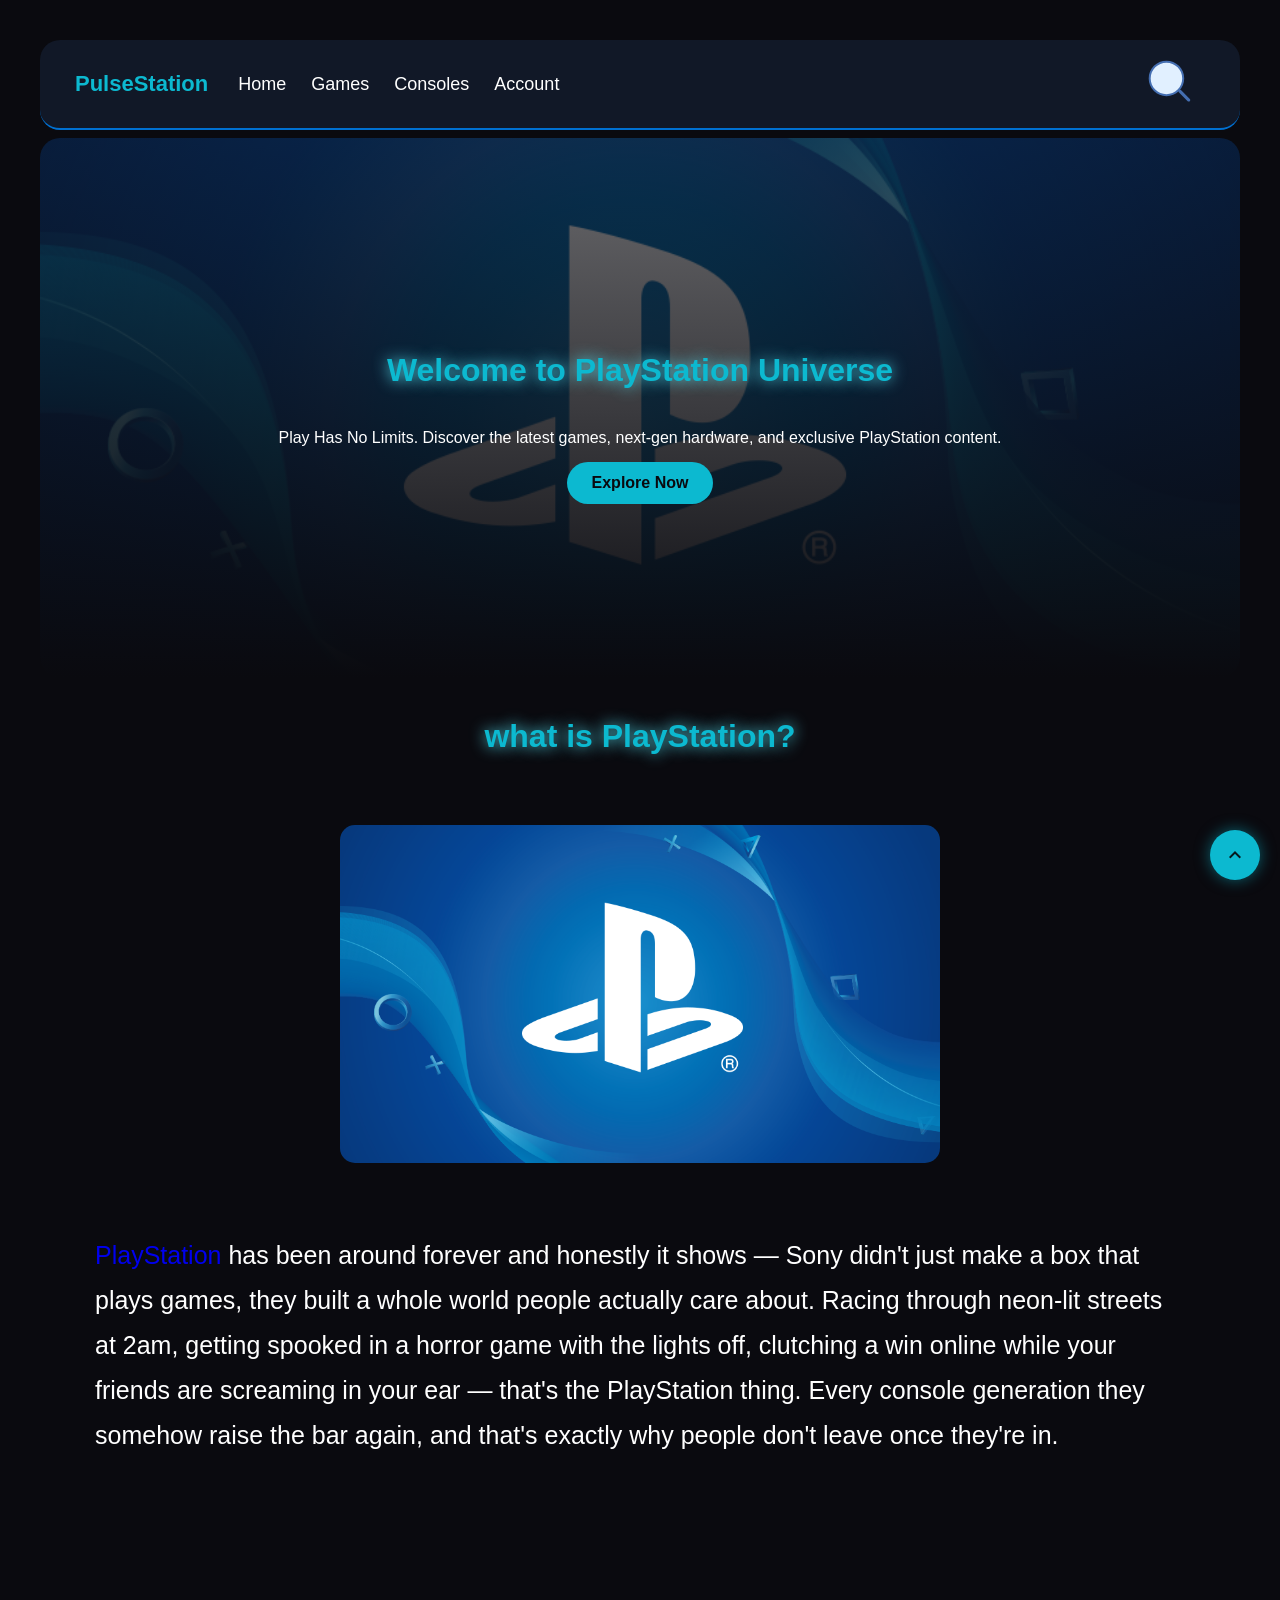
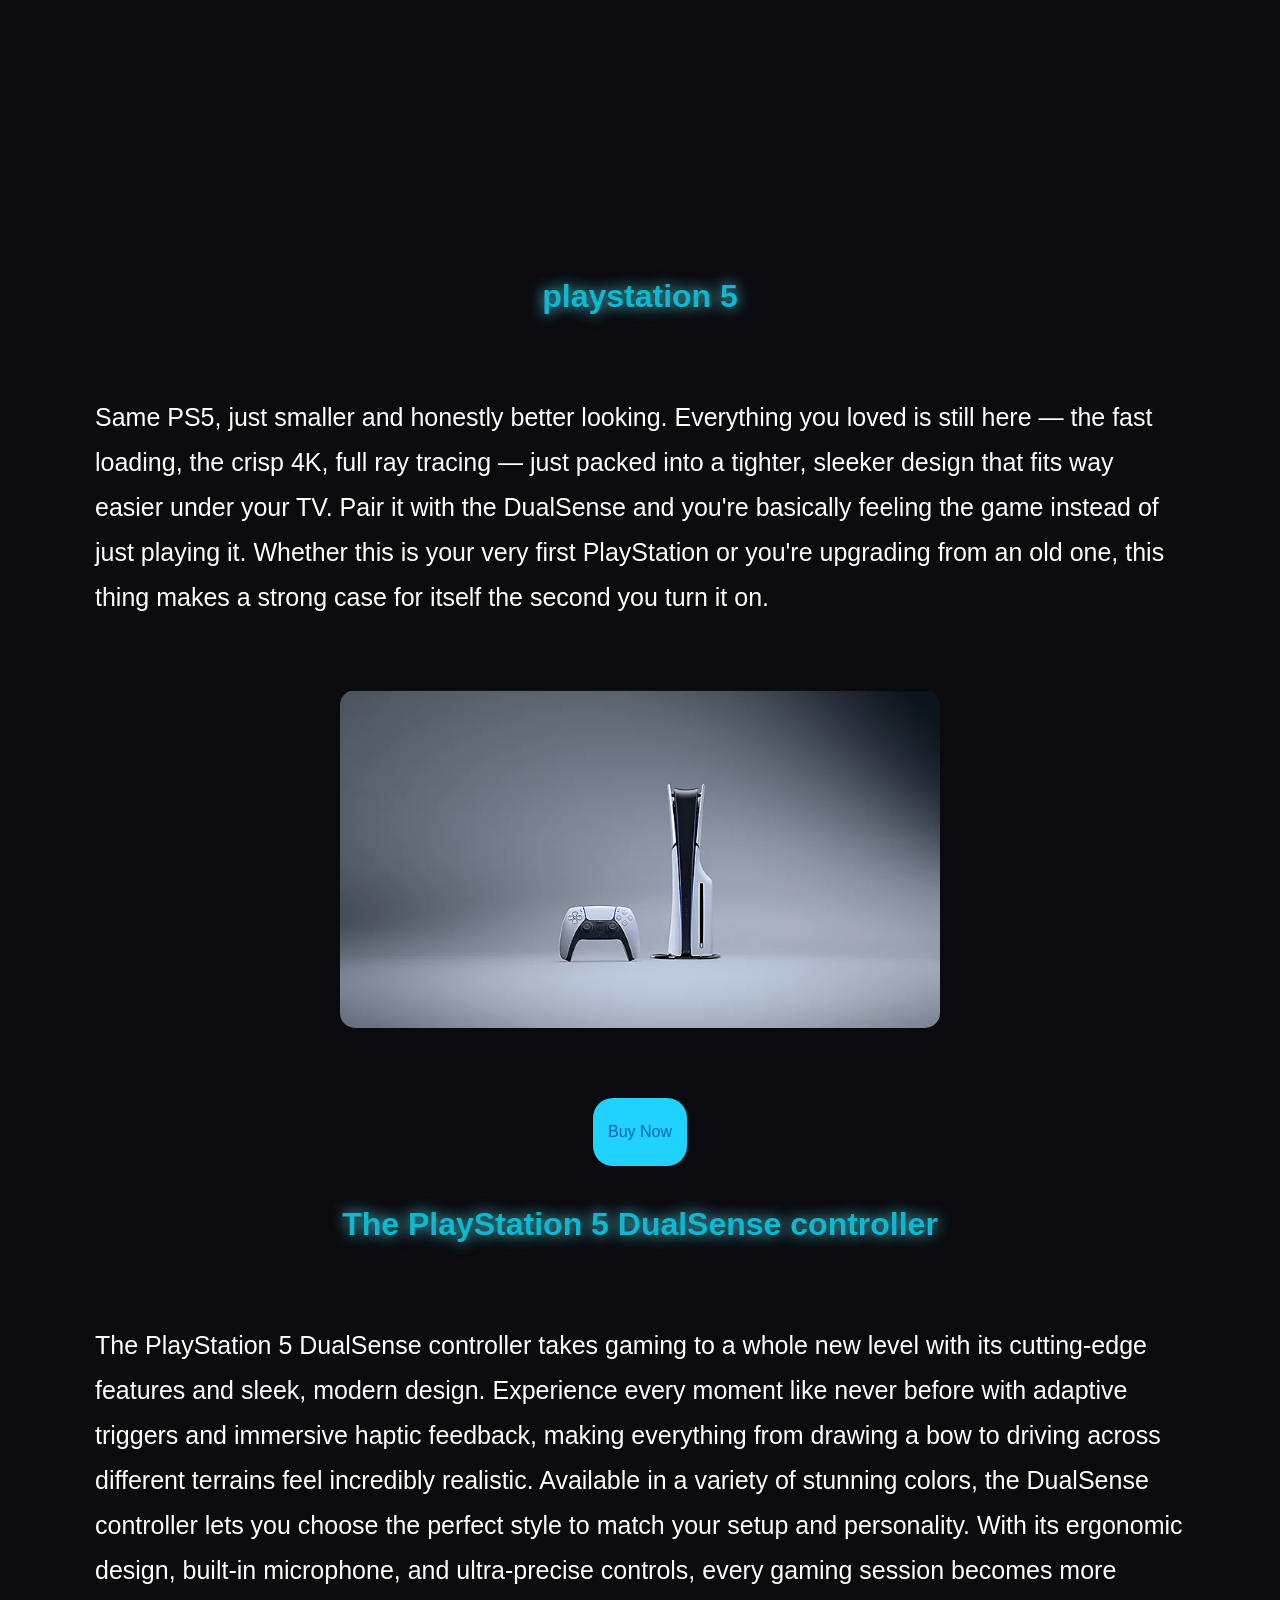
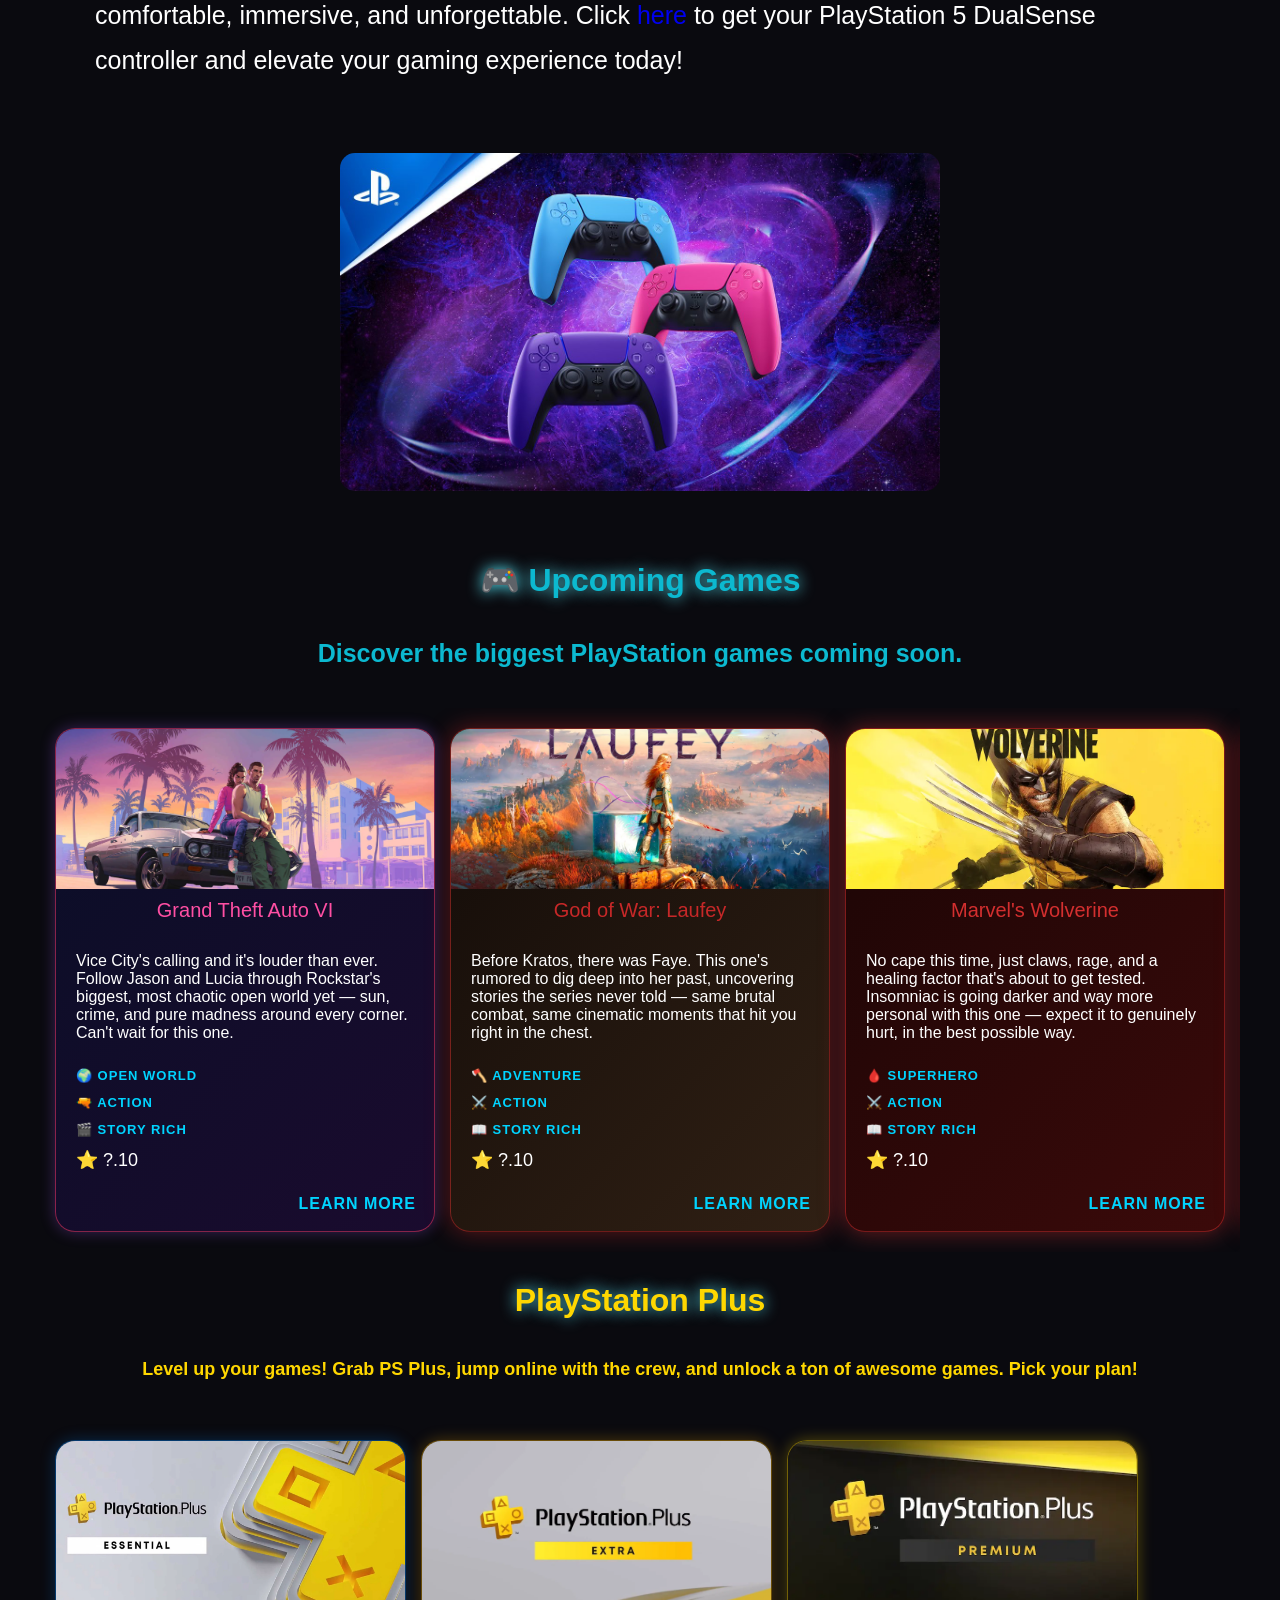
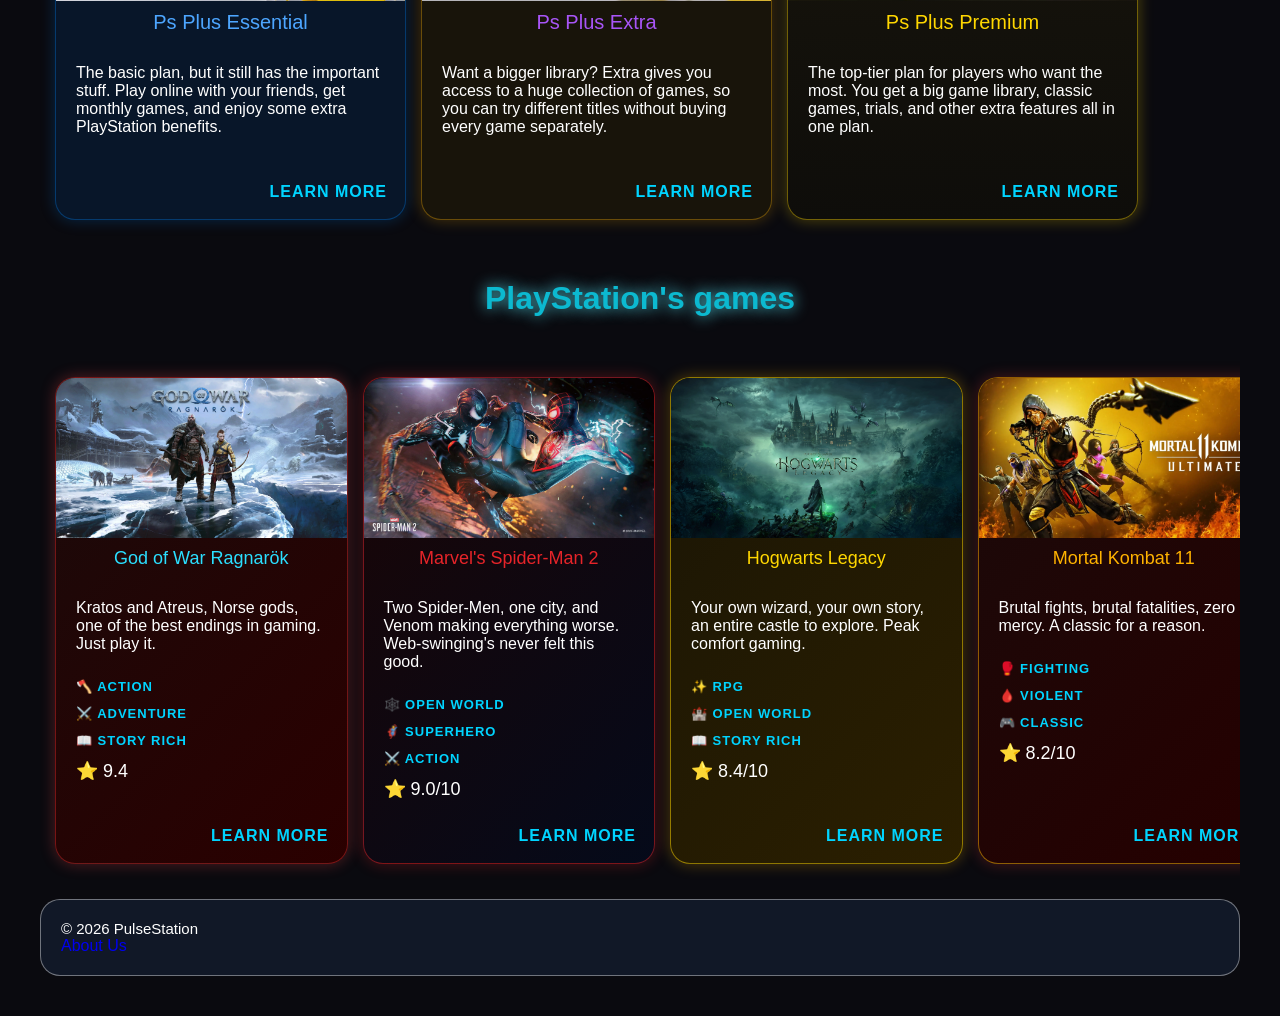
==== index.html @ cf0c224a "Add files via upload" ====
<!DOCTYPE html>
<html lang="en">

<head>
    
<link rel="stylesheet" href="https://fonts.googleapis.com/icon?family=Material+Icons">
  <meta charset="UTF-8">
  <link rel="stylesheet" href="./style.css">

  <meta name="viewport" content="width=device-width, initial-scale=1.0">
  
  <title>PulseStation | Home</title>
    <meta name="description" content="PulseStation - Everything about PlayStation consoles and games in one place.">
    <link rel="icon" href="favicon.webp" type="image/webp">
    <meta property="og:title" content="PulseStation | Home">
    <meta property="og:description" content="PulseStation - Everything about PlayStation consoles and games in one place.">
    <meta property="og:type" content="website">
    <meta property="og:image" content="Playlogo.png">
    <meta name="them-coler" content="#0cb9d0">
</head>

<body id="top">
  <input type="checkbox" id="menu">
 
  <nav class="menu">
    
    <a class="nav-a" href="./index.html">🏠Home</a>
    <a class="nav-a" href="./games.html">🎮Games</a>
   
   <a class="nav-a" href="./console.html"> 🕹️Consoles</a>
      <a class="nav-a" href="./login-and-sign-up.html">🔐 Account</a>
    <details>
      <summary>⚙️Settings</summary>
     
    </details>
  </nav>

  <label class="overlay" for="menu"></label>

  
  <header>
  <label class="hambrger" for="menu"></label>

  <div class="logo-nav-group">
    <a href="./index.html" class="logo-link">
      <span class="website-name">PulseStation</span>
    </a>

    <nav class="desktop-nav">
      <a href="./index.html">Home</a>
      <a href="./games.html">Games</a>
      <a href="./console.html">Consoles</a>
        <a href="./login-and-sign-up.html">Account</a>
    </nav>
  </div>

  <a class="search-img" href="https://store.playstation.com/en-us/search" target="_blank" rel="noopener">
    <img class="shopping" src="search.svg" alt="Search PlayStation Store">
  </a>
</header>


  <main>
  <section class="hero-section" style="--hero-bg: url('Playlogo.png'); --accent-color: #0070d1;">
  <div class="hero-content">
    <h1>Welcome to PlayStation Universe</h1>
    <p>Play Has No Limits. Discover the latest games, next-gen hardware, and exclusive PlayStation content.</p>
    <a class="hero-btn" href="#about">Explore Now</a>
  </div>
</section>


    <section>
      <h2 id="about">what is PlayStation?</h2>
     
      
      <div class="image-container">
        <img class="site-img" src="Playlogo.png"
        loading="lazy" alt="PlayStation logo">
      </div>
      
      <div class="about-playstation">
        <p class="playstation-p">
 <a class="a-p" href="https://PlayStation.com">PlayStation</a>
 has been around forever and honestly it shows — Sony didn't just make a box that plays games, they built a whole world people actually care about. Racing through neon-lit streets at 2am, getting spooked in a horror game with the lights off, clutching a win online while your friends are screaming in your ear — that's the PlayStation thing. Every console generation they somehow raise the bar again, and that's exactly why people don't leave once they're in.
        </p>
      </div>
      
      <div class="video-div">
        <video autoplay muted loop>
          <source src="ps5-pro-advanced-ray-tracing-video-01-en-16aug24.mp4" type="video/mp4">
        </video>
      </div>

      <h2 id="playstation5">playstation 5</h2>
      <div class="about-playstation">
        <p class="playstation-p">
          Same PS5, just smaller and honestly better looking. Everything you loved is still here — the fast loading, the crisp 4K, full ray tracing — just packed into a tighter, sleeker design that fits way easier under your TV. Pair it with the DualSense and you're basically feeling the game instead of just playing it. Whether this is your very first PlayStation or you're upgrading from an old one, this thing makes a strong case for itself the second you turn it on.
        </p>
      </div>

      <div class="image-container">
        <img class="site-img" src="playstation5-slim.webp" loading="lazy" alt="PlayStation 5 Slim console">
      </div>
      
      <div class="buy-play-div">
        <a class="buy-play" href="https://direct.playstation.com/en-us/buy-consoles/playstation5-console-covers-slim" target="_blank" rel="noopener">Buy Now</a>
      </div>

      <h3 id="dualsense">The PlayStation 5 DualSense controller</h3>
      <div class="about-playstation">
        <p class="playstation-p">
          The PlayStation 5 DualSense controller takes gaming to a whole new level with its cutting-edge features and sleek, modern design. Experience every moment like never before with adaptive triggers and immersive haptic feedback, making everything from drawing a bow to driving across different terrains feel incredibly realistic. Available in a variety of stunning colors, the DualSense controller lets you choose the perfect style to match your setup and personality. With its ergonomic design, built-in microphone, and ultra-precise controls, every gaming session becomes more comfortable, immersive, and unforgettable. Click <a class="here" href="https://www.playstation.com/en-us/accessories/dualsense-wireless-controller/" target="_blank" rel="noopener">here</a> to get your PlayStation 5 DualSense controller and elevate your gaming experience today!
        </p>
      </div>

      <div class="image-container">
        <img class="site-img" src="dualsense-controller.jpg" loading="lazy" alt="PlayStation 5 DualSense wireless controller">
      </div>
      <h3 id="games">🎮 Upcoming Games</h3>
<p class="short" style="font-size:25px; font-weight:700;">Discover the biggest PlayStation games coming soon.</p>
<div class="games-div">
  <div class="image-container-games">
    <img class="card-img" src="Gtavi.webp" loading="lazy" alt="GTA 6 image">
    <iframe class="card-iframe" data-src="https://www.youtube.com/embed/VQRLujxTm3c?mute=1" loading="lazy" title="Grand Theft Auto VI Trailer 2">
  </iframe>
    <div class="gta-name">Grand Theft Auto VI</div>
  
  <div class="information-div">
    <p>Vice City's calling and it's louder than ever. Follow Jason and Lucia through Rockstar's biggest, most chaotic open world yet — sun, crime, and pure madness around every corner. Can't wait for this one.</p>
    <span class="genre">🌍 Open World</span>
<span class="genre">🔫 Action
</span>
<span class="genre">🎬 Story Rich</span>
<span class="score">⭐  ?.10</span>
    <span class="learn-more">Learn More</span>
  </div>
  </div>

<div class="image-container-laufey">
    <img class="card-img" src="god-of-war-laufey-playstation-5-playstation-store-cover.webp" loading="lazy" alt="God of War: Laufey image">
<iframe class="card-iframe"
 data-src="https://www.youtube.com/embed/wrOLWqBSz-0?mute=1
" loading="lazy">
  </iframe>
    <div class="gow-name">God of War: Laufey</div>
  
  <div class="information-div">
    <p>Before Kratos, there was Faye. This one's rumored to dig deep into her past, uncovering stories the series never told — same brutal combat, same cinematic moments that hit you right in the chest.</p>
    <span class="genre">🪓 Adventure</span>
<span class="genre">⚔️ Action</span>
<span class="genre">📖 Story Rich</span>
<span class="score">⭐  ?.10</span>
    <span class="learn-more">Learn More</span>
  </div>
  </div>
  <div class="image-container-wolverine">
    <img class="card-img" src="05a8d23ca19068015341a5fc2a248615a84ebb1b.webp" loading="lazy" alt="Marvel's Wolverine image">
    
<iframe class="card-iframe"
 data-src="https://www.youtube.com/embed/3Z42tBfBLJY?mute=1
" loading="lazy"></iframe>
    <div class="wolverine-name">Marvel's Wolverine</div>
  
  <div class="information-div">
    <p>No cape this time, just claws, rage, and a healing factor that's about to get tested. Insomniac is going darker and way more personal with this one — expect it to genuinely hurt, in the best possible way.</p>
    <span class="genre">🩸 Superhero</span>
<span class="genre">⚔️ Action</span>
<span class="genre">📖 Story Rich</span>
<span class="score">⭐  ?.10</span>
    <span class="learn-more">Learn More</span>
  </div>
  </div>
  
  <div class="image-container-silent-hill">
    <img class="card-img" src="0bc59ff9e7d7efc3e95b03ba3a1788556147dac61ef1c33d.webp" loading="lazy" alt="Silent Hill: Townfall image">
    <iframe class="card-iframe"
 data-src="https://www.youtube.com/embed/ROgBBbPVM0c?mute=1
" loading="lazy"></iframe>
    <div class="silent-hill-name">Silent Hill: Townfall</div>
  
  <div class="information-div">
    <p>A town that stops making sense the longer you stay in it. This is slow-burn horror done right — the kind of dread that creeps under your skin instead of just jumping out and startling you.</p>
    <span class="genre">😱 Horror</span>
<span class="genre">🧠 Psychological</span>
<span class="genre">📖 Story Rich</span>
<span class="score">⭐  ?.10</span>
    <span class="learn-more">Learn More</span>
  </div>
  </div>
  <div class="image-container-phantom-blade">
    <img class="card-img" src="26757162.webp" loading="lazy" alt="Phantom Blade Zero image" >
      <iframe class="card-iframe"
 data-src="https://www.youtube.com/embed/EZr1HXkEahs?mute=1
" loading="lazy"></iframe>
    <div class="phantom-blade-name">Phantom Blade Zero</div>
  
  <div class="information-div">
<p>Fast swords, a dark martial arts world, and a revenge story that doesn't hold back. If you're into combat that feels stylish and brutal at the same time, this one was made for you.</p>
    <span class="genre">⚔️ Action RPG</span>
<span class="genre">🥷 Hack & Slash</span>
<span class="genre">🌑 Dark Fantasy</span>
<span class="score">⭐  ?.10</span>
    <span class="learn-more">Learn More</span>
  </div>
  </div>
</div>
<h3 id="plus" style="color:#FFD700; margin-top:30px;">PlayStation Plus</h3>
<p class="short" style="color:#FFD700; font-size:18px; font-weight: 900;">Level up your games!
Grab PS Plus, jump online with the crew, and unlock a ton of awesome games. Pick your plan!</p>
<div class="games-div">
   <div class="image-container-ps-plus">
    <img class="card-plus-img" src="playstation-plus-essential-scaled.webp" loading="lazy" alt="ps plus essential image" >
    <div class="essential-name">Ps Plus Essential</div>
  
  <div class="information-div">
<p>The basic plan, but it still has the important stuff. Play online with your friends, get monthly games, and enjoy some extra PlayStation benefits.</p>
    <span class="learn-more">Learn More</span>
  </div>
  </div>
  <div class="image-container-ps-plus-extra">
    <img class="card-plus-img" src="playstation-plus-extra-logo.webp" loading="lazy" alt="ps plus extra image" >
    <div class="ps-extra-name">Ps Plus Extra</div>
  
  <div class="information-div">
<p>Want a bigger library? Extra gives you access to a huge collection of games, so you can try different titles without buying every game separately.</p>
    <span class="learn-more">Learn More</span>
  </div>
  </div>
  <div class="image-container-ps-plus-premium">
    <img class="card-plus-img" src="PlayStationPlusPremium.webp" loading="lazy" alt="ps plus premium image" >
    <div class="ps-premium-name">Ps Plus Premium</div>
  
  <div class="information-div">
<p>The top-tier plan for players who want the most. You get a big game library, classic games, trials, and other extra features all in one plan.</p>
    <span class="learn-more">Learn More</span>
  </div>
  </div>
</div>
      <h4>PlayStation's games</h4>
     <div class="games-div">
        <div class="image-container-ragnarok">
<img class="card-img" src="gow-pic1.webp"  loading="lazy" alt="God of War Ragnarok game cover">
<iframe class="card-iframe" data-src="https://www.youtube.com/embed/g1wr0DfV73E?mute=1" loading="lazy" title="image-container-ragnarok Trailer"></iframe>
<div class="ragnarok-name">God of War Ragnarök</div>
  
  <div class="information-div">
<p>Kratos and Atreus, Norse gods, one of the best endings in gaming. Just play it.
</p>
    <span class="genre">🪓 Action</span>
<span class="genre">⚔️ Adventure</span>
<span class="genre">📖 Story Rich</span>
<span class="score">⭐ 9.4</span>
    <a class="learn-more" href="./godofwar.html">Learn More</a>
  </div>
  </div>
   <div class="image-container-sp2">
    
      <img class="card-img" src="marvels-spider-man-2-3840x2160-30218.webp" loading="lazy" alt="Marvel's Spider-Man 2 game cover">
<iframe class="card-iframe" data-src="https://www.youtube.com/embed/9fVYKsEmuRo?mute=1" loading="lazy" title="image-container-sp2 Trailer"></iframe>
    <div class="sp2-name">Marvel's Spider-Man 2</div>
  
  <div class="information-div">
<p>Two Spider-Men, one city, and Venom making everything worse. Web-swinging's never felt this good.</p>
    <span class="genre">🕸️ Open World</span>
<span class="genre">🦸 Superhero</span>
<span class="genre">⚔️ Action</span>
<span class="score">⭐ 9.0/10</span>
    <a class="learn-more" href="./spiderman2.html">Learn More</a>
  </div>
  </div>
  <div class="image-container-hogwarts">
    
 <img class="card-img" src="Hogwarts.webp" loading="lazy" alt="Hogwarts Legacy game cover">
<iframe class="card-iframe" data-src="https://www.youtube.com/embed/NTnok1LvKUk?mute=1" loading="lazy" title="image-container-hogwarts Trailer"></iframe>
    <div class="hogwarts-name">Hogwarts Legacy</div>
  
  <div class="information-div">
<p>Your own wizard, your own story, an entire castle to explore. Peak comfort gaming.</p>
    <span class="genre">✨ RPG</span>
<span class="genre">🏰 Open World</span>
<span class="genre">📖 Story Rich</span>
<span class="score">⭐ 8.4/10</span>
    <span class="learn-more">Learn More</span>
  </div>
  </div>
     <div class="image-container-mortal11">
    
<img class="card-img" src="Mortal11.webp" loading="lazy" alt="Mortal Kombat 11 game cover">
<iframe class="card-iframe" data-src="https://www.youtube.com/embed/JTGRHx3H6N0?mute=1" loading="lazy" title="image-container-mortal11 Trailer"></iframe>
    <div class="mortal11-name">Mortal Kombat 11</div>
  
  <div class="information-div">
<p>Brutal fights, brutal fatalities, zero mercy. A classic for a reason.</p>
    <span class="genre">🥊 Fighting</span>
<span class="genre">🩸 Violent</span>
<span class="genre">🎮 Classic</span>
<span class="score">⭐ 8.2/10</span>
    <span class="learn-more">Learn More</span>
  </div>
  </div>
     <div class="image-container-lego">
    
   <img class="card-img" src="Lego.webp" loading="lazy" alt="Lego Batman Legacy of the Dark Knight game cover">
<iframe class="card-iframe" data-src="https://www.youtube.com/embed/DfJaUpW_P00?mute=1" loading="lazy" title="image-container-lego Trailer"></iframe>
    <div class="lego-name">Lego Batman Legacy of the Dark Knight</div>
  
  <div class="information-div">
<p>Gotham but make it Lego — funny, chaotic, and somehow still a good Batman story.</p>
    <span class="genre">🦇 Action</span>
<span class="genre">😂 Comedy</span>
<span class="genre">🧱 Family</span>
<span class="score">⭐ 8.3/10</span>
    <span class="learn-more">Learn More</span>
  </div>
  </div>
     <div class="image-container-ghost-of-yotei">
    
      <img class="card-img" src="Ghost-of-Yotei.webp" loading="lazy" alt="Ghost Of Yotei game cover">
<iframe class="card-iframe" data-src="https://www.youtube.com/embed/sLcksHR30UA?mute=1" loading="lazy" title="image-container-ghost-of-yotei Trailer"></iframe>
    <div class="ghost-of-yotei-name">Ghost of Yōtei</div>
  
  <div class="information-div">
<p>Snowy mountains, a lone warrior, revenge on her mind. From the makers of Tsushima.</p>
    <span class="genre">❄️ Samurai</span>
<span class="genre">⚔️ Action</span>
<span class="genre">🎬 Story Rich</span>
<span class="score">⭐ 8.6/10</span>
    <span class="learn-more">Learn More</span>
  </div>
  </div>
     <div class="image-container-ghost-of-tsushima">
    
      <img class="card-img" src="Gost.webp" loading="lazy" alt="Ghost Of Tsushima game cover">
<iframe class="card-iframe" data-src="https://www.youtube.com/embed/sc4_dXjkCl8?mute=1" loading="lazy" title="image-container-ghost-of-tsushima Trailer"></iframe>
    <div class="tsushima-name">Ghost of Tsushima</div>
  
  <div class="information-div">
<p>One of the most beautiful games ever made. Also happens to have great sword fights.</p>
    <span class="genre">🍁 Samurai</span>
<span class="genre">🌍 Open World</span>
<span class="genre">⚔️ Action</span>
<span class="score">⭐ 8.3/10</span>
    <span class="learn-more">Learn More</span>
  </div>
  </div>
     <div class="image-container-assassin">
    
  <img  class="card-img" src="Assassins.webp" loading="lazy" alt="Assassin's Creed Shadows game cover">
<iframe class="card-iframe" data-src="https://www.youtube.com/embed/f2s4cgHsnTA?mute=1" loading="lazy" title="image-container-assassin Trailer"></iframe>
    <div class="assassin-name">Assassin's Creed Shadows</div>
  
  <div class="information-div">
<p>Feudal Japan, two very different assassins, stealth done right.</p>
    <span class="genre">🥷 Stealth</span>
<span class="genre">🏯 Open World</span>
<span class="genre">⚔️ Action</span>
<span class="score">⭐ 8.1/10</span>
    <span class="learn-more">Learn More</span>
  </div>
  </div>
     <div class="image-container-resident">
    
<img class="card-img" src="resident-evil-requiem.webp" loading="lazy" alt="Resident Evil Requiem game cover">
<iframe class="card-iframe" data-src="https://www.youtube.com/embed/9lrThxCoznw?mute=1" loading="lazy" title="image-container-resident Trailer"></iframe>
    <div class="resident-name">Resident Evil Requiem</div>
  
  <div class="information-div">
<p>New nightmare, same terrifying Resident Evil dread. Sleep with the lights on.</p>
    <span class="genre">😱 Horror</span>
<span class="genre">🧟 Survival</span>
<span class="genre">🔦 Suspense</span>
<span class="score">⭐ 8.9/10</span>
    <span class="learn-more">Learn More</span>
  </div>
  </div>
     </div>
      
 
    </section>
  </main>

  <footer>
    

    <span class="footer-span">© 2026 PulseStation</span>

<a href="./index.html#about">
  About Us
</a>
  </footer>
<a class="back-to-top" href="#top"><i class="material-icons">keyboard_arrow_up</i></a>
  <script src="./script.js"></script>
</body>

</html>
---- style.css ----
* {
  box-sizing: border-box;
  margin: 0;
  padding: 0;
}
html {
  scroll-behavior: smooth;
}

body {
  margin: 0;
  padding: 0;
  font-family: "Segoe UI", sans-serif;
  background-color: #0a0a0f;
  
}
body:has(#menu:checked){
  overflow: hidden;
}

@keyframes fade {
  0% {
    opacity: 0;
  }
  100% {
    opacity: 1;
  }
}

header {
  width: 100%;
  height: 70px;
  margin-bottom: 8px;
  padding: 10px;
  animation: fade 0.3s;
  display: flex;
  justify-content: space-between;
  align-items: center;
  background: #111827;

  position: sticky;
  top: 0;
   
  border-bottom: 2px solid #0070d1;
  z-index: 100;
    border-bottom-left-radius: 20px;
    border-bottom-right-radius: 20px;
}

.desktop-nav{
  display: none;
}
a{
  text-decoration: none;
  
}
.website-name{
  color:#0cb9d0;
  font-size: 22px;
  font-weight:bold;
  display: block !important;
}
.hambrger{
  width: 40px;
  text-align: center;
  cursor: pointer;
    color: #ffffff;
  
  font-size: 26px;
}
.hambrger::before{
  content: "☰";
}
#menu:checked ~ header .hambrger::before{
  content: "✕";
}
.logo-link {
  display: flex;
  align-items: center;
}
.logo-nav-group{
  display: flex;
  align-items: center;
  gap: 30px;
}
#menu {
  display: none;
}

#menu:checked ~ .menu {
  transform: translateY(0);
    max-height: 500px;
    opacity: 1;
    visibility: visible;
}

.menu {
  position: fixed;
  top: 70px;
  width: 200px;
  height: auto;
  background: linear-gradient(180deg, #0a0a0a 0%, #111827 100%);
  transition: 0.4s ease;
  padding-top: 20px;
  left:0;
  transform: translateX(-100%);
  z-index: 1000;
  margin: 0;
  border-radius: 15px;
  box-shadow: 0 0 25px rgba(12, 185, 208, 0.4);
  border-right: 1px solid #0cb9d0;
  font-size: 20px;
    transform: translateY(-10px);
    opacity: 0;
    visibility: hidden;
 
}


 .overlay {
  display: none;
  position: fixed;
  top: 0;
  left: 0;
  right: 0;
  bottom: 0;
  background-color: rgba(0,0,0,0.6);
  z-index: 999;
}

#menu:checked ~ .overlay {
  display: block;
}

.nav-a {
  display: block;
  text-decoration: none;
  font-size: 20px;
  position: relative;
  color: white;
  padding: 15px;
  font-family: "Poppins", sans-serif;
font-weight: 700;
}


.nav-a2 {
  display: block;
  text-decoration: none;
  font-size: 12px;
  position: relative;
  color: #56dfef;
  padding: 15px;
  font-family: "Poppins", sans-serif;
font-weight: 700;
  
}

summary {
  color: #ffffff;
  list-style: none;
  cursor: pointer;
  padding: 25px 15px;
  font-size: 20px;
  white-space: nowrap;
}
.hero-section {
  width: 100%;
  height: 60vh;
   
  background: linear-gradient(rgba(10, 10, 15, 0.6), #0a0a0f), var(--hero-bg) center/cover no-repeat;
  display: flex;
  justify-content: center;
  align-items: center;
  text-align: center;
  border-radius: 20px;
  margin-bottom: 30px;
}

.hero-content{
  margin: 20px;
}
.hero-content p{
  color: white;
}
.hero-btn {
  display: inline-block;
  margin-top: 15px;
  padding: 12px 25px;
  background-color: #0cb9d0;
  color: #0a0a0f;
  font-weight: bold;
  border-radius: 25px;
  transition: 0.3s;
}

.hero-btn:hover {
  background-color: #56dfef;
  box-shadow: 0 0 15px #0cb9d0;
}


.div-playstation {
  display: flex;
  justify-content: center;
  align-items: center;
}

.playstation-logo {
  width: 40px;
  height: auto;
  border-radius: 10px;
}

.shopping {
  width: 40px;
  height: auto;
}

.video-div {
  display: flex;
  justify-content: center;
  align-items: center;
}

video {
  width: 100%;
  height: auto;
  border-radius: 18px;
}

iframe {
  border-radius: 15px;
}

h1, h2, h3, h4, h5, h6 {
  text-align: center;
  font-size: 32px;
  color: #0cb9d0;
  margin: 40px;
  text-shadow: 0 0 15px #56dfef;
}

.h1-sp {
  text-align: center;
  font-size: 32px;
  margin: 40px;
  text-shadow: 0 0 15px #ff5151;
  color: #ca0000;
}

.h1-gow {
  font-size: 32px;
  margin: 40px;
  color: #ba0000;
  text-align: center;
}

.h2-miles {
  font-size: 32px;
  margin: 40px;
  color: #f30000;
  text-align: center;
  text-shadow: 2px 2px 15px #000000;
}

.h2-venom {
  font-size: 32px;
  margin: 40px;
  color: #0b2135;
  text-align: center;
  text-shadow: 2px 2px 15px #000000;
}

.about-playstation {
  width: 100%;
  display: flex;
  justify-content: center;
  align-items: center;
  padding: 0 15px;
}

.a-p, .here {
  text-decoration: none;
}

.playstation-p {
  font-size: 20px;
  line-height: 1.8;
  padding: 20px;
  margin: 20px;
  color:white;
}

.short {
  text-align: center;
  font-size: 32px;
  margin: 40px;
  color: #0cb9d0;
}

.image-container {
  width: 100%;
  padding: 10px;
  border-radius: 10px;
  display: flex;
  gap: 15px;
  justify-content: center;
}

.horizontal-scroll {
  width: 100%;
  padding: 20px;
  display: flex;
  overflow-x: auto;
  scroll-snap-type: x mandatory;
}

.image-container-gow {
  width: 100%;
  height: auto;
  padding: 20px;
  flex: 0 0 90%;
  scroll-snap-align: center;
  display: flex;
  flex-direction: column;
  justify-content: center;
  align-items: center;
}

.spider-main {
  width: 100%;
  padding: 20px;
  display: flex;
  overflow-x: auto;
  scroll-snap-type: x mandatory;
}

.more-pic {
  width: 100%;
  height: auto;
  padding: 20px;
  display: flex;
  scroll-snap-align: center;
  flex-direction: column;
  text-align: center;
  flex: 0 0 90%;
  gap: 15px;
  justify-content: center;
  align-items: center;
}

.site-img {
  display: block;
  width: 100%;
  max-width: 100%;
  height: auto;
  border-radius: 15px;
  object-fit: cover;
  transition: transform 0.2s ease;
}

.site-img:hover {
  transform: scale(1.01);
}

.site-img:active {
  transform: scale(1.02);
  transition: transform 0.8s ease;
}

.site-img-gow {
  max-width: 100%;
  width: 100%;
  height: auto;
  border-radius: 15px;
  object-fit: cover;
  transition: transform 0.2s ease;
}

.site-img-gow:hover {
  transform: scale(1.01);
  box-shadow: 2px 2px 30px #56dfef;
}

.site-img-gow:active {
  transform: scale(1.03);
  transition: transform 0.5s ease;
}
#site-img-gow-id {
  max-width: 100%;
  width: 100%;
  height: auto;
  border-radius: 15px;
  object-fit: cover;
  transition: transform 0.2s ease;
}
#site-img-gow-id:hover{
  transform: scale(1.01);
  box-shadow: 2px 2px 30px #56dfef;
}

#site-img-gow-id:active{
   
  transform: scale(1.03);
  transition: transform 0.5s ease;
}
.games-div{
  width: 100%;
  -webkit-overflow-scrolling: touch;
 padding: 20px 15px;
  gap: 15px;
  display: flex;
  overflow-x: auto;
  scroll-snap-type: x mandatory;
}
.card-img {
  width: 100%;
  height: 160px;
  object-fit: cover;
}
.card-plus-img{
    width: 100%;
    height: 160px;
    object-fit: cover;
}
.image-container-games{
  width: 300px;
  min-width: 300px;
  min-height:450px;
  height: auto;
  position: relative;
  flex: 0 0 70%;
  border-radius: 20px;
  background: linear-gradient(135deg, #0a0e27, #1a0b2e);
  box-shadow: 0 0 15px rgba(164, 92, 255, 0.3);
  border: 1px solid rgba(253, 58, 105, .5);
  overflow: hidden;
  transition: 0.5s ease;
  scroll-snap-align: center;
  display: flex;
  flex-direction: column;
  align-items:stretch;
  
}

  
.card-iframe {
  position: absolute;
  top: 0;
  left: 0;
  opacity: 0;
  pointer-events: none;
  width: 100%;
  height: 160px;  
  border: none;
  transition: opacity 0.4s ease; 
  
}



[class^="image-container"]{
  position: relative;
}

[class^="image-container"]:hover .card-iframe {
  opacity: 1;
  pointer-events: auto;
}

[class^="image-container"]:hover .card-img {
  opacity: 0;
}



.image-container-games:hover{
  transform: translateY(-8px);
    box-shadow: 0 0 35px rgba(164,92,255,.6);
}
.image-container-wolverine{
  width: 300px;
  min-width: 300px;
  min-height:450px;
  height: auto;
  flex: 0 0 70%;
  position: relative;
  border-radius: 20px;
  transition: 0.5s ease;
  background: linear-gradient(135deg, #1a0505, #3b0a0a);
box-shadow: 0 0 25px rgba(211, 47, 47, 0.5);
border: 1px solid rgba(211, 47, 47, .5);
  overflow: hidden;
  scroll-snap-align: center;
  display: flex;
  flex-direction: column;
  align-items:stretch;
}
.image-container-wolverine:hover{
  
  transform: translateY(-8px);
box-shadow: 0 0 40px rgba(211, 47, 47, 0.75);
}
.image-container-laufey{
  width: 300px;
  min-width: 300px;
  min-height:450px;
  height: auto;
  flex: 0 0 70%;
  position: relative;
  border-radius: 20px;
  transition: 0.5s ease;
  background: linear-gradient(135deg, #120b08, #302014);
  box-shadow: 0 0 25px rgba(198, 40, 40, 0.45);
  border: 1px solid rgba(198, 40, 40, .5);
  overflow: hidden;
  scroll-snap-align: center;
  display: flex;
  flex-direction: column;
  align-items:stretch;
}
.image-container-laufey:hover{
  
  transform: translateY(-8px);
box-shadow: 0 0 40px rgba(198, 40, 40, 0.75);
}
.image-container-silent-hill{
  width: 300px;
  min-width: 300px;
  min-height:450px;
  height: auto;
  flex: 0 0 70%;
  position: relative;
  border-radius: 20px;
  transition: 0.5s ease;
  background: linear-gradient(135deg, #151515, #3b3b3b);
box-shadow: 0 0 25px rgba(183, 28, 28, 0.4);
border: 1px solid rgba(158, 158, 158, .5);
  overflow: hidden;
  scroll-snap-align: center;
  display: flex;
  flex-direction: column;
  align-items:stretch;
}
.image-container-silent-hill:hover{
  
  transform: translateY(-8px);
  box-shadow: 0 0 40px rgba(183, 28, 28, 0.7);
}
.image-container-phantom-blade{
  width: 300px;
  min-width: 300px;
  min-height:450px;
  height: auto;
  flex: 0 0 70%;
  position: relative;
  border-radius: 20px;
  transition: 0.5s ease;
  background: linear-gradient(135deg, #120808, #2c1515);
  box-shadow: 0 0 25px rgba(211, 47, 47, 0.45);
  border: 1px solid rgba(211, 47, 47, .5);

  overflow: hidden;
  scroll-snap-align: center;
  display: flex;
  flex-direction: column;
  align-items:stretch;
}
.image-container-phantom-blade:hover{
  
  transform: translateY(-8px);
  box-shadow: 0 0 40px rgba(211, 47, 47, 0.7);
}
.image-container-ragnarok{
  width: 250px;
  min-width: 250px;
  min-height:380px;
  height: auto;
  flex: 0 0 70%;
  border-radius: 20px;
  background: linear-gradient(135deg, #1a0a0a, #2b0000);
box-shadow: 0 0 15px rgba(255, 77, 77, 0.3);
border: 1px solid rgba(198, 40, 40, .5);
  overflow: hidden;
  transition: 0.5s ease;
  scroll-snap-align: center;
  display: flex;
  flex-direction: column;
  align-items:stretch;
}
.image-container-ragnarok:hover{
  box-shadow: 0 0 35px rgba(255, 77, 77, 0.6);
  transform: translateY(-8px);
}
.image-container-sp2{
  width: 250px;
  min-width: 250px;
  min-height:380px;
  height: auto;
  flex: 0 0 70%;
  border-radius: 20px;
  background: linear-gradient(135deg, #1a0505, #050a1a);
box-shadow: 0 0 15px rgba(230, 36, 41, 0.3);
border: 1px solid rgba(230, 36, 41, .5);
  overflow: hidden;
  transition: 0.5s ease;
  scroll-snap-align: center;
  display: flex;
  flex-direction: column;
  align-items:stretch;
}
.image-container-sp2:hover{
  box-shadow: 0 0 35px rgba(230, 36, 41, 0.6);
  transform: translateY(-8px);
}
.image-container-hogwarts{
  width: 250px;
  min-width: 250px;
  min-height:380px;
  height: auto;
  flex: 0 0 70%;
  border-radius: 20px;
  background: linear-gradient(135deg, #1a1505, #2b1f00);
box-shadow: 0 0 15px rgba(255, 179, 0, 0.3);
border: 1px solid rgba(255, 215, 0, .5);
  overflow: hidden;
  transition: 0.5s ease;
  scroll-snap-align: center;
  display: flex;
  flex-direction: column;
  align-items:stretch;
}
.image-container-hogwarts:hover{
  transform: translateY(-8px);
  box-shadow: 0 0 35px rgba(255, 179, 0, 0.6);
}
.image-container-mortal11{
  width: 250px;
  min-width: 250px;
  min-height:380px;
  height: auto;
  flex: 0 0 70%;
  border-radius: 20px;
  background: linear-gradient(135deg, #1a0a0a, #260000);
box-shadow: 0 0 15px rgba(229, 57, 53, 0.3);
border: 1px solid rgba(255, 179, 0, .5);
  overflow: hidden;
  transition: 0.5s ease;
  scroll-snap-align: center;
  display: flex;
  flex-direction: column;
  align-items:stretch;
}
.image-container-mortal11:hover{
  transform: translateY(-8px);
  box-shadow: 0 0 35px rgba(229, 57, 53, 0.6);
}
.image-container-lego{
  width: 250px;
  min-width: 250px;
  min-height:380px;
  height: auto;
  flex: 0 0 70%;
  border-radius: 20px;
  background: linear-gradient(135deg, #0a0a1a, #1c1c2b);
box-shadow: 0 0 15px rgba(249, 168, 37, 0.3);
border: 1px solid rgba(23, 62, 69, .6);
  overflow: hidden;
  transition: 0.5s ease;
  scroll-snap-align: center;
  display: flex;
  flex-direction: column;
  align-items:stretch;
}
.image-container-lego:hover{
  transform: translateY(-8px);
  box-shadow: 0 0 35px rgba(249, 168, 37, 0.6);
}
.image-container-ghost-of-yotei{
  width: 250px;
  min-width: 250px;
  min-height:380px;
  height: auto;
  flex: 0 0 70%;
  border-radius: 20px;
  background: linear-gradient(135deg, #0a1420, #0e1f30);
box-shadow: 0 0 15px rgba(144, 202, 249, 0.3);
border: 1px solid rgba(144, 202, 249, .5);
  overflow: hidden;
  transition: 0.5s ease;
  scroll-snap-align: center;
  display: flex;
  flex-direction: column;
  align-items:stretch;
}
.image-container-ghost-of-yotei:hover{
  transform: translateY(-8px);
  box-shadow: 0 0 35px rgba(144, 202, 249, 0.6);
}
.image-container-ghost-of-tsushima{
  width: 250px;
  min-width: 250px;
  min-height:380px;
  height: auto;
  flex: 0 0 70%;
  border-radius: 20px;
  background: linear-gradient(135deg, #1a0f05, #2b1806);
box-shadow: 0 0 15px rgba(255, 138, 61, 0.3);
border: 1px solid rgba(255, 138, 61, .5);
  overflow: hidden;
  transition: 0.5s ease;
  scroll-snap-align: center;
  display: flex;
  flex-direction: column;
  align-items:stretch;
}
.image-container-ghost-of-tsushima:hover{
  transform: translateY(-8px);
  box-shadow: 0 0 35px rgba(255, 138, 61, 0.6);
}
.image-container-assassin{
  width: 250px;
  min-width: 250px;
  min-height:380px;
  height: auto;
  flex: 0 0 70%;
  border-radius: 20px;
  background: linear-gradient(135deg, #0a0a0a, #1a0505);
box-shadow: 0 0 15px rgba(183, 28, 28, 0.3);
border: 1px solid rgba(183, 28, 28, .5);

  overflow: hidden;
  transition: 0.5s ease;
  scroll-snap-align: center;
  display: flex;
  flex-direction: column;
  align-items:stretch;
}
.image-container-assassin:hover{
  transform: translateY(-8px);
  box-shadow: 0 0 35px rgba(183, 28, 28, 0.6);
}
.image-container-resident{
  width: 250px;
  min-width: 250px;
  min-height:380px;
  height: auto;
  flex: 0 0 70%;
  border-radius: 20px;
  background: linear-gradient(135deg, #0a0f05, #0d1a06);
box-shadow: 0 0 15px rgba(118, 255, 3, 0.3);
border: 1px solid rgba(118, 255, 3, .5);
  overflow: hidden;
  transition: 0.5s ease;
  scroll-snap-align: center;
  display: flex;
  flex-direction: column;
  align-items:stretch;
}
.image-container-resident:hover{
  transform: translateY(-8px);
  box-shadow: 0 0 35px rgba(118, 255, 3, 0.6);
}
/* PS Plus Essential Card */
.image-container-ps-plus {
  width: 250px;
  min-width: 250px;
  min-height: 380px;
  height: auto;
  flex: 0 0 70%;
  border-radius: 20px;
  background: #081629;
  border: 1px solid rgba(0, 112, 209, 0.4);
  box-shadow: 0 0 15px rgba(0, 112, 209, 0.3);
  overflow: hidden;
  transition: 0.5s ease;
  scroll-snap-align: center;
  display: flex;
  flex-direction: column;
  align-items: stretch;
}

.image-container-ps-plus:hover {
  transform: translateY(-8px);
  border-color: #0070d1;
  box-shadow: 0 0 35px rgba(0, 112, 209, 0.6);
}

/* PS Plus Extra Card */
.image-container-ps-plus-extra {
  width: 250px;
  min-width: 250px;
  min-height: 380px;
  height: auto;
  flex: 0 0 70%;
  border-radius: 20px;
  background: #18140a;
  border: 1px solid rgba(227, 160, 8, 0.4);
  box-shadow: 0 0 15px rgba(227, 160, 8, 0.3);
  overflow: hidden;
  transition: 0.5s ease;
  scroll-snap-align: center;
  display: flex;
  flex-direction: column;
  align-items: stretch;
}

.image-container-ps-plus-extra:hover {
  transform: translateY(-8px);
  border-color: #e3a008;
  box-shadow: 0 0 35px rgba(227, 160, 8, 0.6);
}

/* PS Plus Premium / Deluxe Card */
.image-container-ps-plus-premium {
  width: 250px;
  min-width: 250px;
  min-height: 380px;
  height: auto;
  flex: 0 0 70%;
  border-radius: 20px;
  background: linear-gradient(180deg, #18150c 0%, #0e0d0a 100%);
  border: 1px solid rgba(255, 215, 0, 0.4);
  box-shadow: 0 0 15px rgba(255, 215, 0, 0.3);
  overflow: hidden;
  transition: 0.5s ease;
  scroll-snap-align: center;
  display: flex;
  flex-direction: column;
  align-items: stretch;
}

.image-container-ps-plus-premium:hover {
  transform: translateY(-8px);
  border-color: #ffd700;
  box-shadow: 0 0 35px rgba(255, 215, 0, 0.7);
}

.gta-name{
  color: #ff4fa3;
  font-size: 20px;
  text-align: center;
  margin: 10px;
  
}
.wolverine-name{
  font-size: 20px;
  text-align: center;
  margin: 10px;
  color: #d32f2f;
}
.gow-name{
  font-size: 20px;
  text-align: center;
  margin: 10px;
  color: #c62828;
}
.silent-hill-name{
  font-size: 20px;
  text-align: center;
  margin: 10px;
  color: #9e9e9e;
}
.phantom-blade-name{
  font-size: 20px;
  text-align: center;
  margin: 10px;
  color: #d32f2f;
}
.ragnarok-name{
  font-size: 18px;
  text-align: center;
  margin: 10px;
  color:#2bdfff;
}
.sp2-name{
  font-size: 18px;
  text-align: center;
  margin: 10px;
  color: #e62429;
}
.hogwarts-name{
  font-size: 18px;
  text-align: center;
  margin: 10px;
  color:#ffd700
}
.mortal11-name{
  font-size: 18px;
  text-align: center;
  margin: 10px;
  color: #ffb300;
}
.lego-name{
  font-size: 18px;
  text-align: center;
  margin: 10px;
  color: #173e45;
}
.ghost-of-yotei-name{
  font-size: 18px;
  text-align: center;
  margin: 10px;
  color: #90caf9;
}
.tsushima-name{
  font-size: 18px;
  text-align: center;
  margin:10px;
  color: #ff8a3d;
}
.assassin-name{
  font-size: 18px;
  text-align: center;
  margin: 10px;
  color: #b71c1c;
}
.resident-name{
  font-size: 18px;
  text-align: center;
  margin: 10px;
  color: #76ff03;
}
.essential-name{
  font-size: 20px;
  text-align: center;
  margin: 10px;
  color: #4da6ff;
}
.ps-extra-name{
  font-size: 20px;
  text-align: center;
  margin: 10px;
  color: #a855f7;
}
.ps-premium-name{
  font-size: 20px;
  text-align: center;
  margin: 10px;
  color: #ffd700;
}
.information-div{
  display:flex;
  flex-direction:column;
  flex:1;
}
.information-div p{
  color: #ffffff;
  font-size: 12px;
  text-align:left;
  font-family: "Segoe UI", sans-serif;
font-size: 1rem;
font-weight: 400;
margin: 20px;
}
.genre{
  color: #00d4ff;
  font-size: 13px;
  display: block;
  text-align: left;
  font-family: Verdana, sans-serif;

font-weight: bold;
letter-spacing: 1px;
text-transform: uppercase;
padding: 6px 20px;
}
.score{
  font-size: 18px;
  text-align: left;
  margin: 6px 20px;
  color: #ffffff;
}

/* ---------- vertical stacked list (games.html / console.html) ---------- */
.games-list-vertical{
  display: flex;
  flex-direction: column;
  gap: 24px;
  padding: 20px;
}
.games-list-vertical [class^="image-container"]{
  width: 100%;
  min-width: 100%;
  flex: none;
}
.games-list-vertical [class^="image-container"] > img{
  width: 100%;
  height: 220px;
  object-fit: cover;
  display: block;
}

/* ---------- console cards ---------- */
.image-container-ps5{
  border-radius: 20px;
  background: linear-gradient(135deg, #0a0e1a, #10203b);
  box-shadow: 0 0 15px rgba(43, 111, 255, 0.3);
  border: 1px solid rgba(43, 111, 255, .5);
  overflow: hidden;
  position: relative;
  transition: 0.5s ease;
  display: flex;
  flex-direction: column;
  align-items: stretch;
}
.image-container-ps5:hover{
  box-shadow: 0 0 35px rgba(43, 111, 255, 0.6);
  transform: translateY(-6px);
}
.ps5-name{ font-size: 20px; text-align:center; margin:10px; color:#5b9bff; }

.image-container-ps5slim{
  border-radius: 20px;
  background: linear-gradient(135deg, #051a1c, #0a2e33);
  box-shadow: 0 0 15px rgba(12, 185, 208, 0.3);
  border: 1px solid rgba(12, 185, 208, .5);
  overflow: hidden;
  position: relative;
  transition: 0.5s ease;
  display: flex;
  flex-direction: column;
  align-items: stretch;
}
.image-container-ps5slim:hover{
  box-shadow: 0 0 35px rgba(12, 185, 208, 0.6);
  transform: translateY(-6px);
}
.ps5slim-name{ font-size: 20px; text-align:center; margin:10px; color:#0cb9d0; }

.image-container-ps5pro{
  border-radius: 20px;
  background: linear-gradient(135deg, #1a1005, #33200a);
  box-shadow: 0 0 15px rgba(255, 149, 0, 0.3);
  border: 1px solid rgba(255, 149, 0, .5);
  overflow: hidden;
  position: relative;
  transition: 0.5s ease;
  display: flex;
  flex-direction: column;
  align-items: stretch;
}
.image-container-ps5pro:hover{
  box-shadow: 0 0 35px rgba(255, 149, 0, 0.6);
  transform: translateY(-6px);
}
.ps5pro-name{ font-size: 20px; text-align:center; margin:10px; color:#ff9500; }

.image-container-dualsense{
  border-radius: 20px;
  background: linear-gradient(135deg, #130a1a, #241033);
  box-shadow: 0 0 15px rgba(124, 58, 237, 0.3);
  border: 1px solid rgba(124, 58, 237, .5);
  overflow: hidden;
  position: relative;
  transition: 0.5s ease;
  display: flex;
  flex-direction: column;
  align-items: stretch;
}
.image-container-dualsense:hover{
  box-shadow: 0 0 35px rgba(124, 58, 237, 0.6);
  transform: translateY(-6px);
}
.dualsense-name{ font-size: 20px; text-align:center; margin:10px; color:#a78bfa; }

.image-container-vr2{
  border-radius: 20px;
  background: linear-gradient(135deg, #1a0a18, #33102e);
  box-shadow: 0 0 15px rgba(217, 70, 239, 0.3);
  border: 1px solid rgba(217, 70, 239, .5);
  overflow: hidden;
  position: relative;
  transition: 0.5s ease;
  display: flex;
  flex-direction: column;
  align-items: stretch;
}
.image-container-vr2:hover{
  box-shadow: 0 0 35px rgba(217, 70, 239, 0.6);
  transform: translateY(-6px);
}
.vr2-name{ font-size: 20px; text-align:center; margin:10px; color:#e879f9; }

.learn-more{
  color: #00d4ff;
  transition: 0.3s ease;
  display: block;
  text-align: right;
  font-family: Verdana, sans-serif;
  font-size: 16px;
  font-weight: bold;
  letter-spacing: 1px;
  text-transform: uppercase;
  margin-top: auto;
  padding: 18px;
}

.learn-more:hover{
  transform: translateX(-8px);
}
.span {
  font-size: 18px;
  text-decoration: none;
  color: #0cc5ff;
  margin: 10px;
  overflow: hidden;
  position: relative;
  padding: 8px;
  
}

.span::after{
  content: "";
  height: 3px;
  width: 100%;
  position: absolute;
  bottom: 0;
  left: -100%;
  background: #56ebff;
  transition: 0.7s ease;
}

.span:hover::after{
  left: 0;
}

.main-div {
  width: 100%;
  padding: 20px;
  display: flex;
  justify-content: space-between;
  align-items: center;
  border-radius: 20px;
  gap: 20px;
}

.div-pn, .game-div {
  background-color: #000000;
  width: 350px;
  height: auto;
  min-height: 60px;
  display: flex;
  justify-content: center;
  align-items: center;
  border-radius: 10px;
  border: black solid 2px;
  padding: 5px;
}

.index-html {
  font-size: 15px;
  text-align: center;
  color: #3681ff;
  text-decoration: none;
}

footer {
  width: 100%;
  padding: 20px;
  margin-top: 15px;
background: #111827;
  
  border: 1px solid rgba(255, 255, 255, 0.4);
  
    border-top-left-radius: 20px;
    border-top-right-radius: 20px;
}

.f-sn-dv {
  display: flex;
  justify-content: center;
  align-items: flex-start;
  width: 100%;
  height: auto;
}

.s-dv-f {
  font-size: 22px;
  line-height: 1.8;
  color: white;
}

.game-link {
  font-size: 16px;
  text-decoration: none;
  color: #0075db;
}

.footer-span {
  display: block;
  text-align: left;
  font-size: 15px;
  color: white;
  transition: 0.3s;
}
.footer-span:hover{
  color: #0cb9d0;
  text-decoration: underline;
}

.div-img-exit {
  width: 50px;
  height: auto;
  margin: 10px;
  display: flex;
  justify-content: flex-start;
}

.exit {
  width: 30px;
  height: auto;
}

.buy-play-div {
  display: flex;
  justify-content: center;
  align-items: center;
  margin: 40px;
  transition: transform 0.3s ease;
  
  
  
  
}

.buy-play-div:hover {
  transform: scale(1.01);
  transition: transform 0.5s ease
}

.buy-play-div:active {
  transition: transform 0.15s ease;
  transform: scale(1.1);
}

.buy-play {
  padding: 25px 15px;
  border-radius: 20px;
  background-color: #20d2ff;
  color: #0062bf;
  text-decoration: none;
  overflow: hidden;
  position: relative;
  display: inline-block;
  
}


.buy-sp2{
  padding: 25px 15px;
  border-radius: 20px;
  background-color: #232c2e;
  color: #ed281b;
  text-decoration: none;
}

.table-div, .table-div-sp2 {
  display: flex;
  justify-content: center;
  align-items: center;
  padding: 35px;
  margin: 20px;
}

.rating-table, table {
  border-collapse: collapse;
  padding: 15px;
  text-align: center;
}

td {
  border: 2px solid #1fe9ff;
  padding: 10px;
  font-size: 12px;
  color: white;
}

th {
  border: 2px solid #1fe9ff;
  font-size: 15px;
  padding: 15px;
  color: white;
}

.main-div-system {
  margin: 40px;
  display: flex;
  justify-content: center;
  align-items: center;
}






@media (min-width: 800px) {
  body {
    margin: 40px;
  }
  .hambrger{
  display: none;
}
.menu{
  display: none;
}
.desktop-nav{
  display: flex;
  gap: 25px;
  align-items: center;
}
.desktop-nav a{
  color: white;
  font-size: 18px;
}
.desktop-nav a:hover{
  color: #0cb9d0;
}
  .playstation-p {
    font-size: 25px;
  }
  .spider-main {
    display: flex;
    justify-content: center;
    align-items: center;
  }
  .div-pn, .game-div {
    width: 500px;
    height: auto;
  }
  .image-container-gow {
    flex: 0 0 30%;
  }
  .site-img-gow {
    width: 600px;
    height: auto;
  }
  #site-img-gow-id{
    width: 600px;
    height: auto;
  }
  .image-container-games{
    max-width: 380px;
  }
  .image-container-wolverine{
    max-width: 380px;
  }
  .image-container-laufey{
    max-width: 380px;
  }
  .image-container-silent-hill{
    max-width: 380px;
  }
  .image-container-phantom-blade{
    max-width: 380px;
  }
  .image-container-ragnarok{
    flex: 0 0 25%;
  }
  .image-container-sp2{
    flex: 0 0 25%;
  }
  .image-container-hogwarts{
    flex: 0 0 25%;
  }
  .image-container-mortal11{
    flex: 0 0 25%;
  }
  .image-container-lego{
    flex: 0 0 25%;
  }
  .image-container-ghost-of-yotei{
    flex: 0 0 25%;
  }
  .image-container-ghost-of-tsushima{
    flex: 0 0 25%;
  }
  .image-container-assassin{
    flex: 0 0 25%;
  }
  .image-container-resident{
    flex: 0 0 25%;
  }
  .image-container-ps-plus{
    flex:0 0 30%;
  }
  .image-container-ps-plus-extra{
    flex: 0 0 30%;
  }
  .image-container-ps-plus-premium{
    flex: 0 0 30%;
  }
  .more-pic {
    flex: 0 0 30%;
  }
  .site-img {
    width: 600px;
    height: auto;
    margin: 20px;
  }
  video {
    width: 600px;
    height: auto;
    margin: 20px;
    border-radius: 20px;
  }
  header {
    padding: 35px;
    height: 90px;
    border-radius: 20px;
  }
  footer{
    border-radius: 20px;
  }
  .menu {
    top: 125px;
    width: 250px;
  }
  .playstation-logo {
    width: 60px;
    height: auto;
  }
  .shopping {
    width: 70px;
    height: auto;
  }
    .games-list-vertical{
  max-width: 700px;
  margin: 0 auto;
}
  
  .back-to-top {
    display: none;
  }
}
.back-to-top{
  position: fixed;
  bottom: 20px;
  right: 20px;
  width: 50px;
  height: 50px;
  background-color: #0cb9d0;
  color: #06181c;
  border-radius: 50%;
  display: flex;
  justify-content: center;
  align-items: center;
  font-size: 30px;
  text-decoration: none;
  box-shadow: 0 0 15px rgba(12, 185, 208, 0.5);
  z-index: 500;
}
.gow-trailer{
    width:100%;
    height:150px;
}
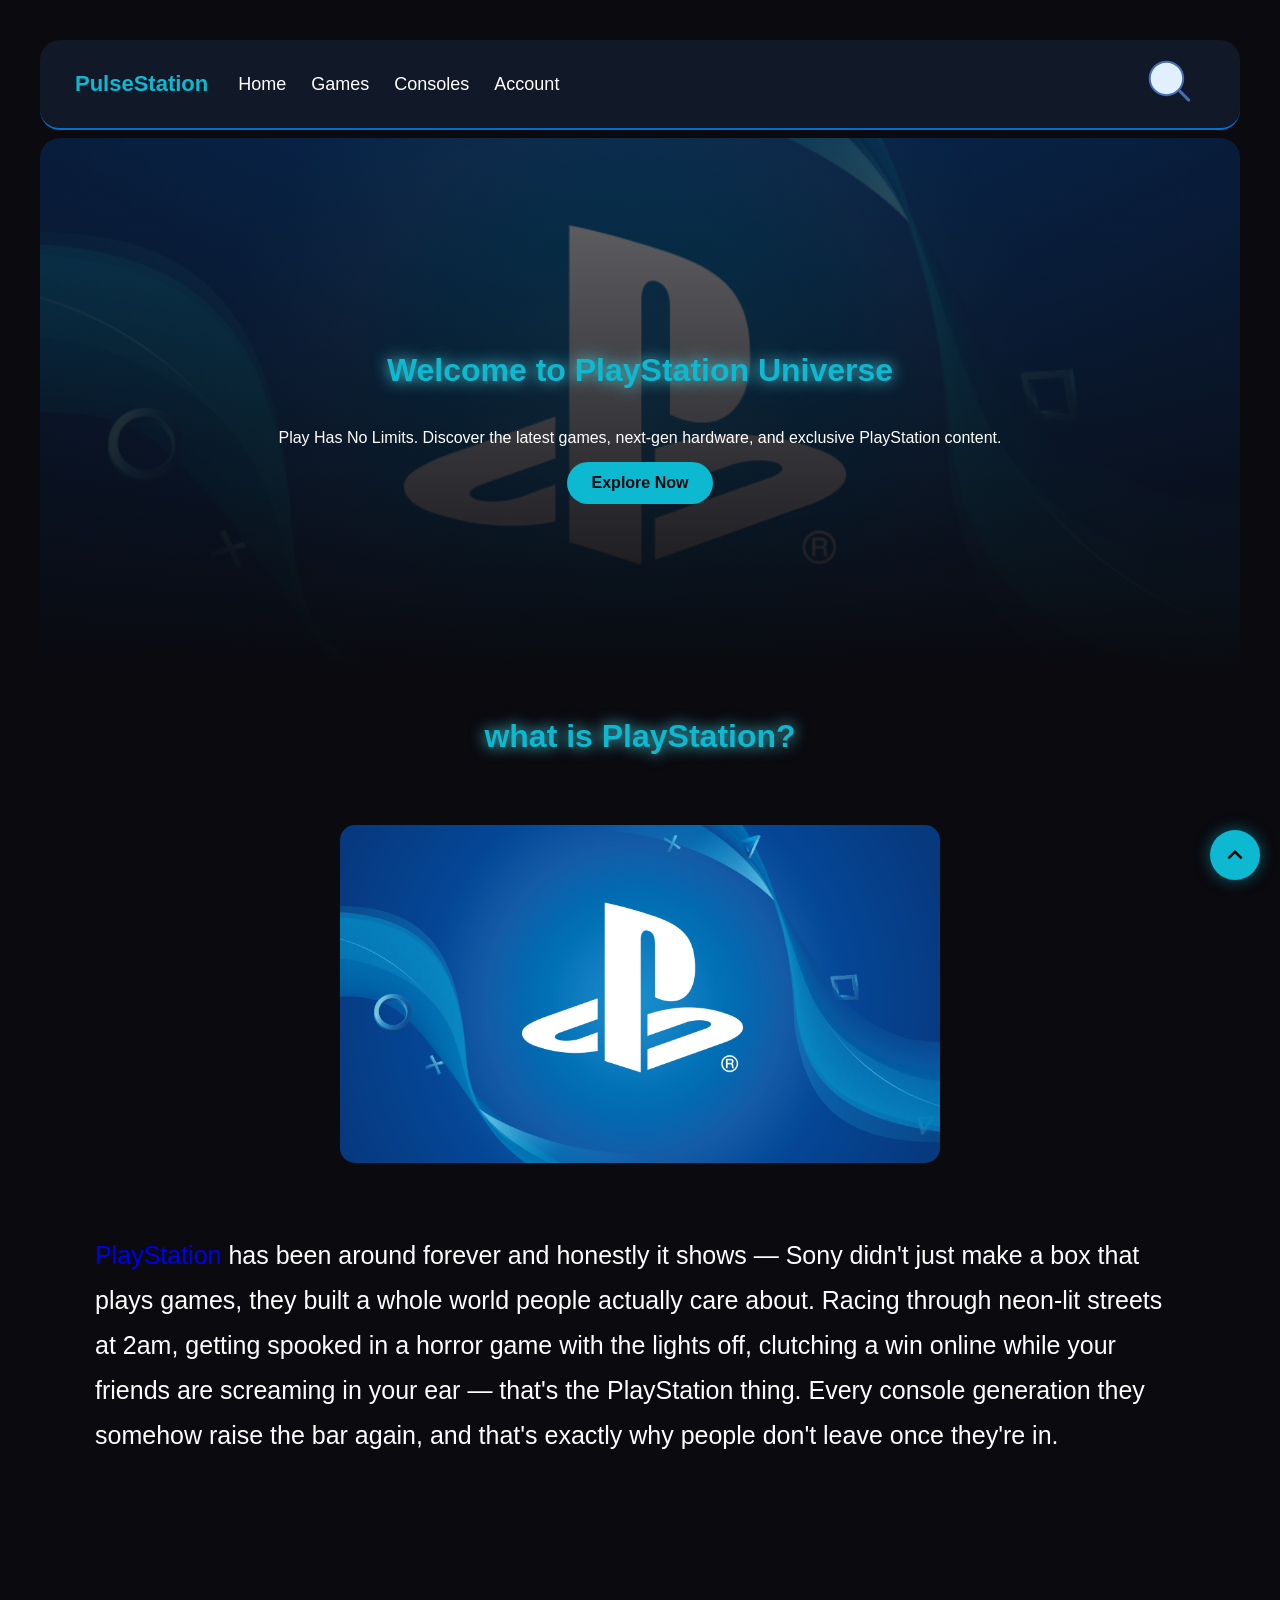
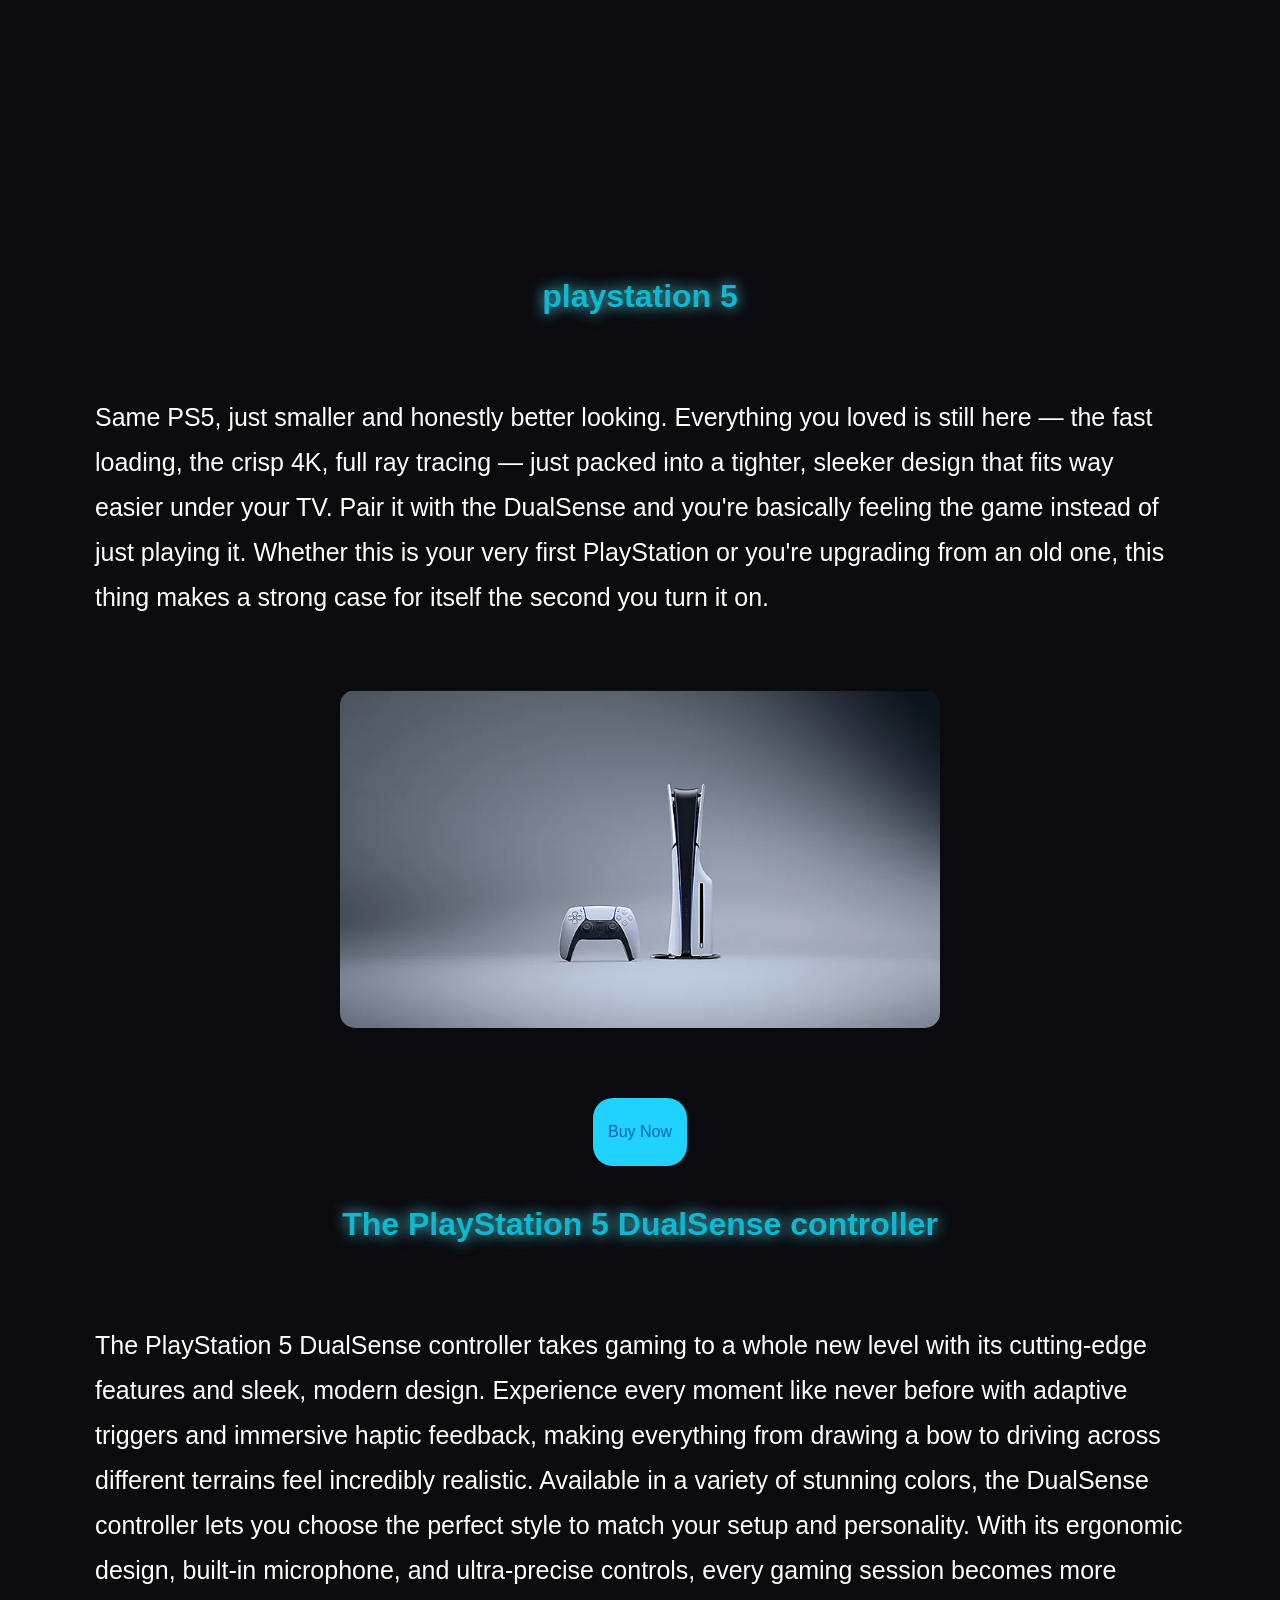
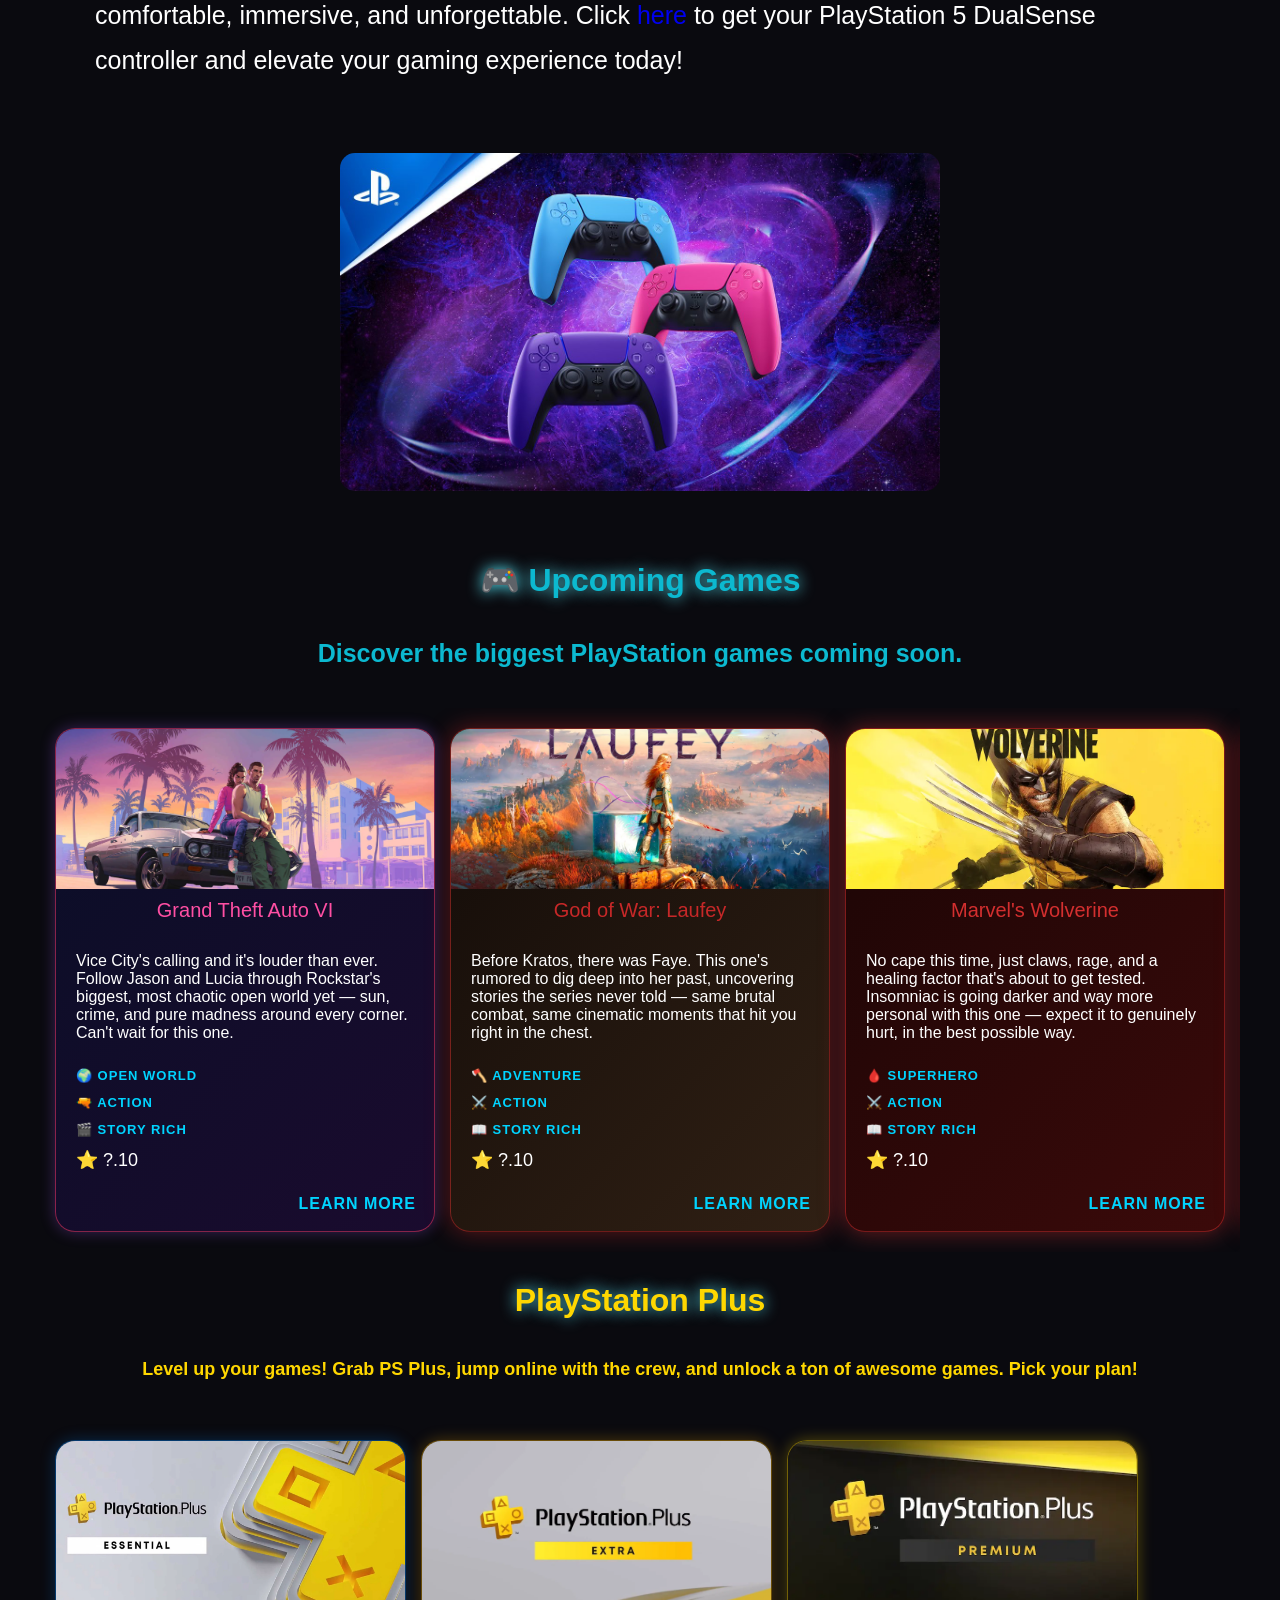
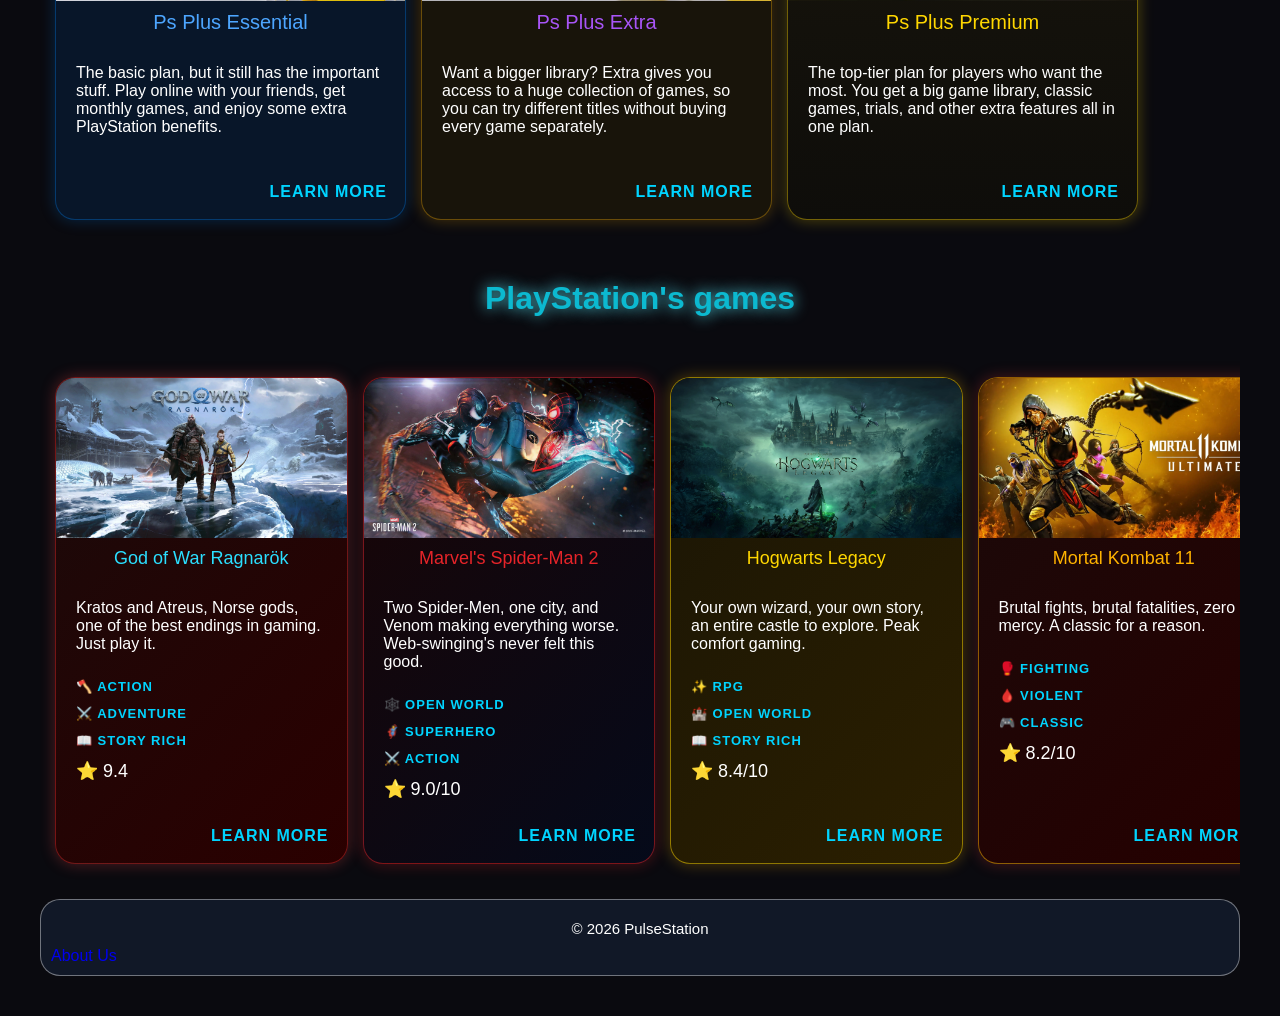
==== commit b4858af1: "Add files via upload" ====
--- a/index.html
+++ b/index.html
@@ -16,7 +16,7 @@
     <meta property="og:description" content="PulseStation - Everything about PlayStation consoles and games in one place.">
     <meta property="og:type" content="website">
     <meta property="og:image" content="Playlogo.png">
-    <meta name="them-coler" content="#0cb9d0">
+    <meta name="them-coler" content="#0a0a0f">
 </head>
 
 <body id="top">
@@ -133,7 +133,7 @@
 </span>
 <span class="genre">🎬 Story Rich</span>
 <span class="score">⭐  ?.10</span>
-    <span class="learn-more">Learn More</span>
+    <a class="learn-more" href="./gta6.html">Learn More</a>
   </div>
   </div>
 
--- a/style.css
+++ b/style.css
@@ -178,7 +178,7 @@
 }
 
 .hero-content{
-  margin: 20px;
+  margin: 25px;
 }
 .hero-content p{
   color: white;
@@ -1136,18 +1136,7 @@
   gap: 20px;
 }
 
-.div-pn, .game-div {
-  background-color: #000000;
-  width: 350px;
-  height: auto;
-  min-height: 60px;
-  display: flex;
-  justify-content: center;
-  align-items: center;
-  border-radius: 10px;
-  border: black solid 2px;
-  padding: 5px;
-}
+
 
 .index-html {
   font-size: 15px;
@@ -1158,7 +1147,7 @@
 
 footer {
   width: 100%;
-  padding: 20px;
+  padding: 10px;
   margin-top: 15px;
 background: #111827;
   
@@ -1190,10 +1179,11 @@
 
 .footer-span {
   display: block;
-  text-align: left;
+  text-align: center;
   font-size: 15px;
   color: white;
   transition: 0.3s;
+margin: 10px;
 }
 .footer-span:hover{
   color: #0cb9d0;
@@ -1326,10 +1316,7 @@
     justify-content: center;
     align-items: center;
   }
-  .div-pn, .game-div {
-    width: 500px;
-    height: auto;
-  }
+  
   .image-container-gow {
     flex: 0 0 30%;
   }
@@ -1452,7 +1439,356 @@
   box-shadow: 0 0 15px rgba(12, 185, 208, 0.5);
   z-index: 500;
 }
+.back-to-top-img{
+    width: 20px;
+    height: 20px;
+}
 .gow-trailer{
     width:100%;
     height:150px;
+    border:none;
 }  
+
+
+
+.login-container{
+
+min-height:100vh;
+
+display:flex;
+
+justify-content:center;
+
+align-items:center;
+
+background: linear-gradient(135deg, #0a0a0f, #0d1b2b);
+
+gap:20px;
+    padding: 20px;
+}
+
+
+.login-box{
+
+width: 100%;
+    
+ max-width: 350px;
+
+padding:40px;
+
+background: rgba(12, 185, 208, 0.08);
+border: 1px solid rgba(12, 185, 208, 0.25);
+
+border-radius:20px;
+
+text-align:center;
+
+backdrop-filter:blur(10px);
+
+}
+.login-box h1{
+font-size: 30px;
+color:#0dd0ff;
+    text-shadow:0 0 15px #00b2dd;
+
+}
+
+
+.login-p1{
+margin:10px;
+color:white;
+font-size: 18px;
+
+}
+.login-box input,
+.login-box input{
+
+width:100%;
+
+padding:12px;
+
+margin:10px 0;
+
+border: 1px solid rgba(255,255,255,0.15);
+background: rgba(255,255,255,0.06);
+color:white;
+
+border-radius:10px;
+
+
+    transition: 0.5s ease;
+
+}
+.login-box input::placeholder{
+  color: rgba(255,255,255,0.4);
+}
+.login-box input:hover,
+.login-box input:hover{
+    transform: translateY(-5px);
+}
+
+
+.login-box input:focus{
+    outline: none;
+  
+    border: 2px solid #0cb9d0;
+  background: rgba(12, 185, 208, 0.08);
+
+}
+
+
+.login-box button{
+
+width:100%;
+
+padding:12px;
+
+margin:15px 0;
+
+border:none;
+
+border-radius:10px;
+
+background:#0070d1;
+transition: 0.3s ease;
+color:white;
+
+font-size:18px;
+
+cursor:pointer;
+
+}
+.login-box button:hover{
+    transform: scale(0.9);
+    background:#00a6ff;
+}
+.login-box button:active{
+    transform: scale(0.8);
+}
+
+
+
+.material-icons{
+    color:black;
+    font-size: 30px;
+}
+.switch-auth{
+    display: block;
+    margin: 10px 0;
+    color:#ffffff;
+}
+.switch-auth a{
+    margin: 10px 0;
+    color:#0cb9d0;
+    display: block;
+    font-size: 18px;
+    
+}
+
+
+.forgot-link{
+    margin: 10px 0;
+    font-size: 16px;
+    transition: 0.3s ease;
+    color:#0cb9d0;
+}
+.forgot-link:hover{
+ transform: scale(1.5);
+    color:#0cb9d0;
+}
+.h1-sign-up{
+margin:15px;
+color:white;
+font-size: 14px;
+}
+.login-sign{
+    
+width:100%;
+display: block;
+padding:12px;
+
+margin:30px 0;
+
+border:none;
+
+border-radius:10px;
+
+background:#0070d1;
+transition: 0.3s ease;
+color:#ffffff;
+
+font-size:18px;
+
+cursor:pointer;
+}
+.login-sign:hover{
+    transform: scale(0.9);
+    background:#00a6ff;
+}
+.login-sign:active{
+    transform: scale(0.8);
+}
+.h-gta{
+    
+  color: #ff5fa8;
+  text-shadow: 0 0 12px rgba(255, 79, 163, 0.45);
+    
+    margin: 40px;
+    text-align: center;
+    font-size: 32px;
+}
+.site-img-gta {
+  max-width: 100%;
+  width: 100%;
+  height: auto;
+  border-radius: 15px;
+  object-fit: cover;
+  transition: transform 0.2s ease;
+}
+
+.site-img-gta:hover {
+  transform: scale(1.01);
+  box-shadow: 2px 2px 30px #ff4fa9 ;
+}
+
+.site-img-gta:active {
+  transform: scale(1.03);
+  transition: transform 0.5s ease;
+}
+
+.quick-facts{
+    display: flex;
+    gap: 15px;
+    justify-content: center;
+    flex-wrap: wrap;
+  margin: 20px;
+}
+.fact-box{
+  background: rgba(255, 79, 163, 0.06);
+  border: 1px solid rgba(255, 79, 163, 0.3);
+  border-radius: 15px;
+  padding: 20px 30px;
+  display: flex;
+  flex-direction: column;
+  align-items: center;
+  gap: 6px;
+  min-width: 140px;
+  transition: 0.3s ease;
+}
+.fact-icon{
+  font-size: 26px;
+}
+.fact-label{
+    font-size: 13px;
+  color: rgba(255,255,255,0.6);
+  text-transform: uppercase;
+    letter-spacing: 1px;
+}
+.fact-value{
+  font-size: 20px;
+  font-weight: bold;
+  color: #ff5fa8;
+}
+.fact-box:hover{
+  box-shadow: 0 0 20px rgba(255, 79, 163, 0.35);
+  transform: translateY(-4px);
+}
+.editions-row{
+    display: flex;
+    justify-content: center;
+    margin: 30px 20px;
+    gap: 20px;
+    flex-wrap: wrap;
+}
+.edition-card{
+    background: rgba(255, 79, 163, 0.05);
+  border: 1px solid rgba(255, 79, 163, 0.25);
+  border-radius:15px;
+    width: 260px;
+    position: relative;
+    padding: 25px;
+    text-align: center;
+    transition: 0.3s ease;
+}
+.edition-card:hover{
+  transform: translateY(-6px);
+  box-shadow: 0 0 25px rgba(255, 79, 163, 0.3);
+}
+.edition-card.featured{
+    border: 1px solid rgba(255, 79, 163, 0.6);
+  background: rgba(255, 79, 163, 0.09);
+
+}
+.edition-badge{
+    position: absolute;
+    top: -12px;
+    left: 50%;
+    border-radius:20px;
+    transform: translateX(-50%);
+  background: #ff5fa8;
+  color: #101820;
+  font-size: 11px;
+    font-weight: bold;
+    padding: 4px 12px;
+    text-transform: uppercase;
+    letter-spacing: 1px;
+}
+.edition-card h2{
+  color: white;
+  font-size: 20px;
+  margin-bottom: 10px;
+}
+.edition-price{
+  color: #ff5fa8;
+  font-size: 26px;
+  font-weight: bold;
+  margin-bottom: 15px;
+}
+.edition-list{
+    list-style: none;
+    text-align: left;
+    padding: 0;
+    color: rgba(255,255,255,0.75);
+  font-size: 14px;
+  line-height: 1.9;
+
+}
+.edition-list li::before{
+    content: "✓";
+    color: #ff5fa8;
+  font-weight: bold;
+}
+.pre-order-div{
+    
+    padding: 10px;
+    margin: 40px;
+}
+.pre-order-div div{
+margin: 10px;
+    display: flex;
+    justify-content: center;
+    align-items:center;
+}
+.pre-order-gta6{
+    padding: 14px 32px;
+  border: none;
+  border-radius: 12px;
+  background: linear-gradient(135deg, #ff2d95, #ff7a18);
+  color: white;
+  font-size: 18px;
+  font-weight: 800;
+  cursor: pointer;
+  box-shadow:
+    0 0 15px rgba(255, 45, 149, 0.5),
+    0 0 35px rgba(255, 122, 24, 0.25);
+  transition: all 0.25s ease;
+}
+.pre-order-gta6:hover{
+    transform:  scale(1.04);
+  box-shadow:
+    0 0 20px rgba(255, 45, 149, 0.8),
+    0 0 50px rgba(255, 122, 24, 0.5);
+}
+.pre-order-gta6:active{
+    transform: scale(0.97);
+}
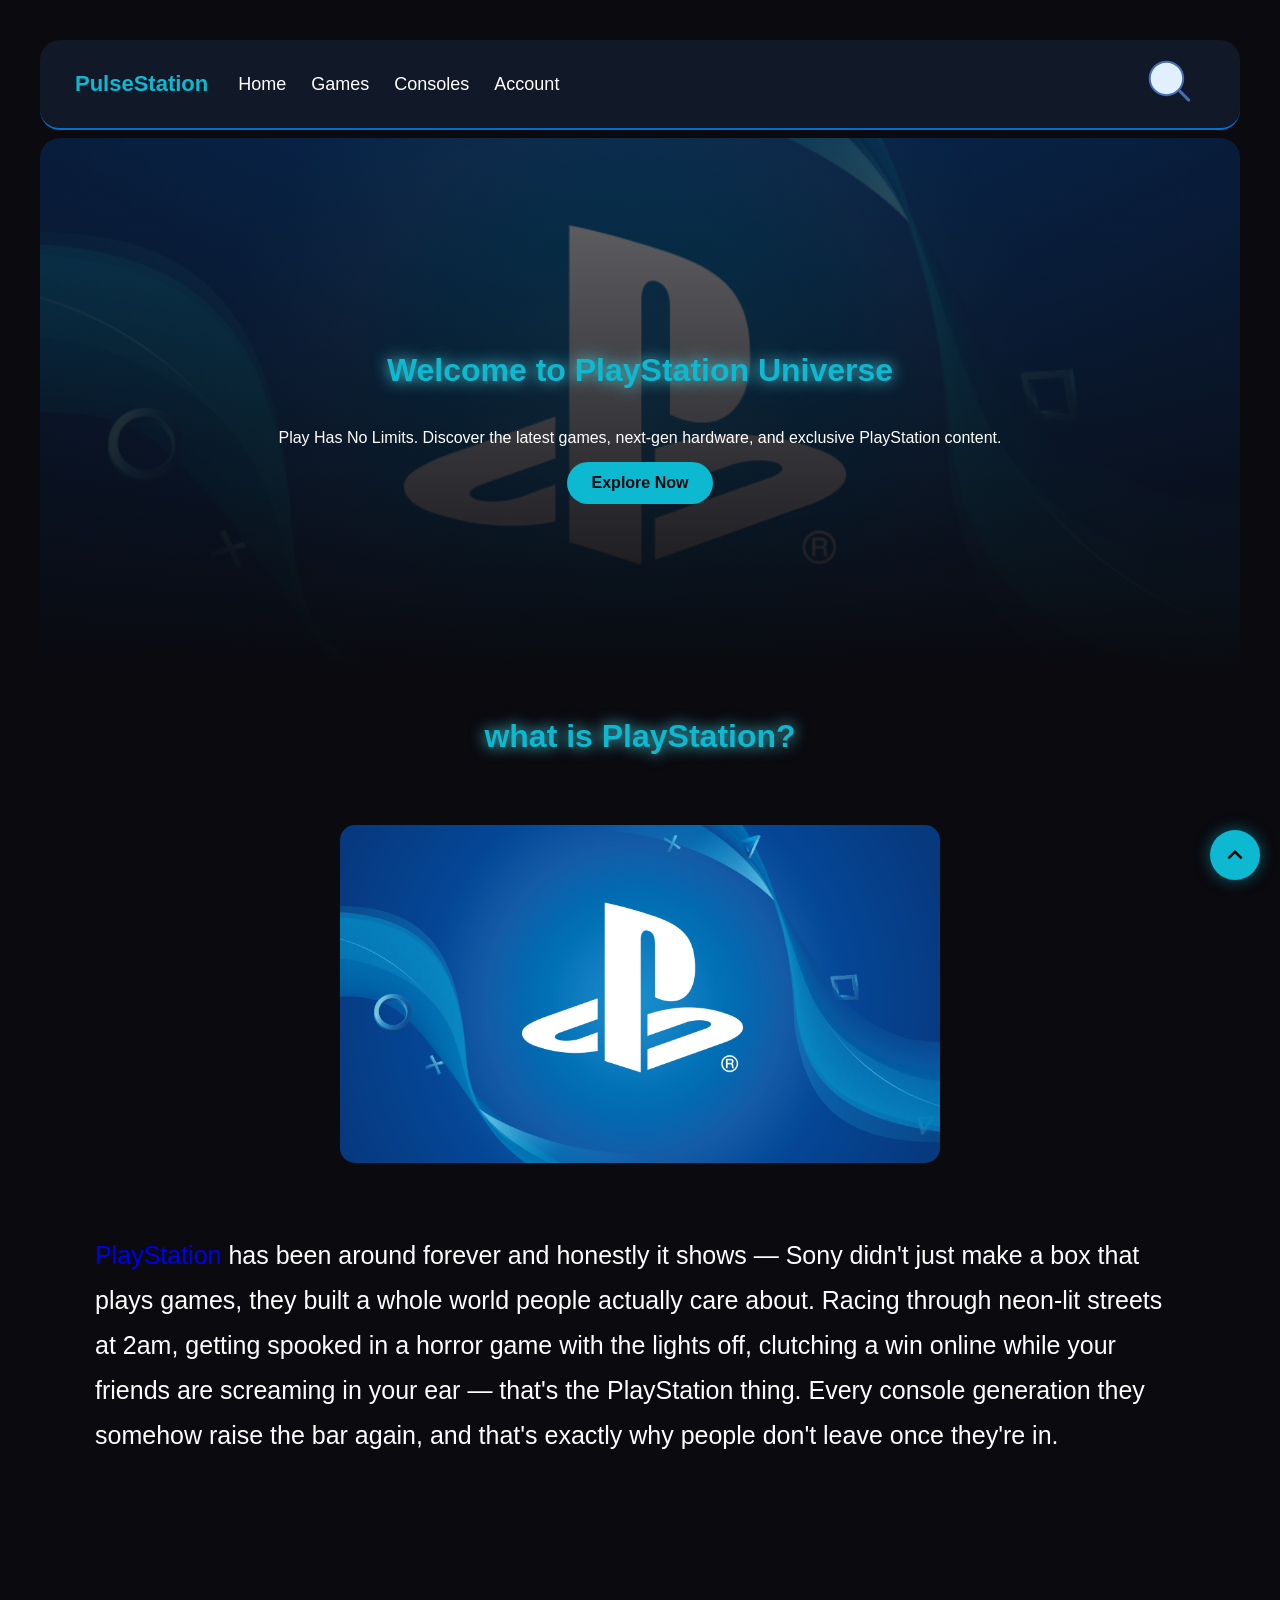
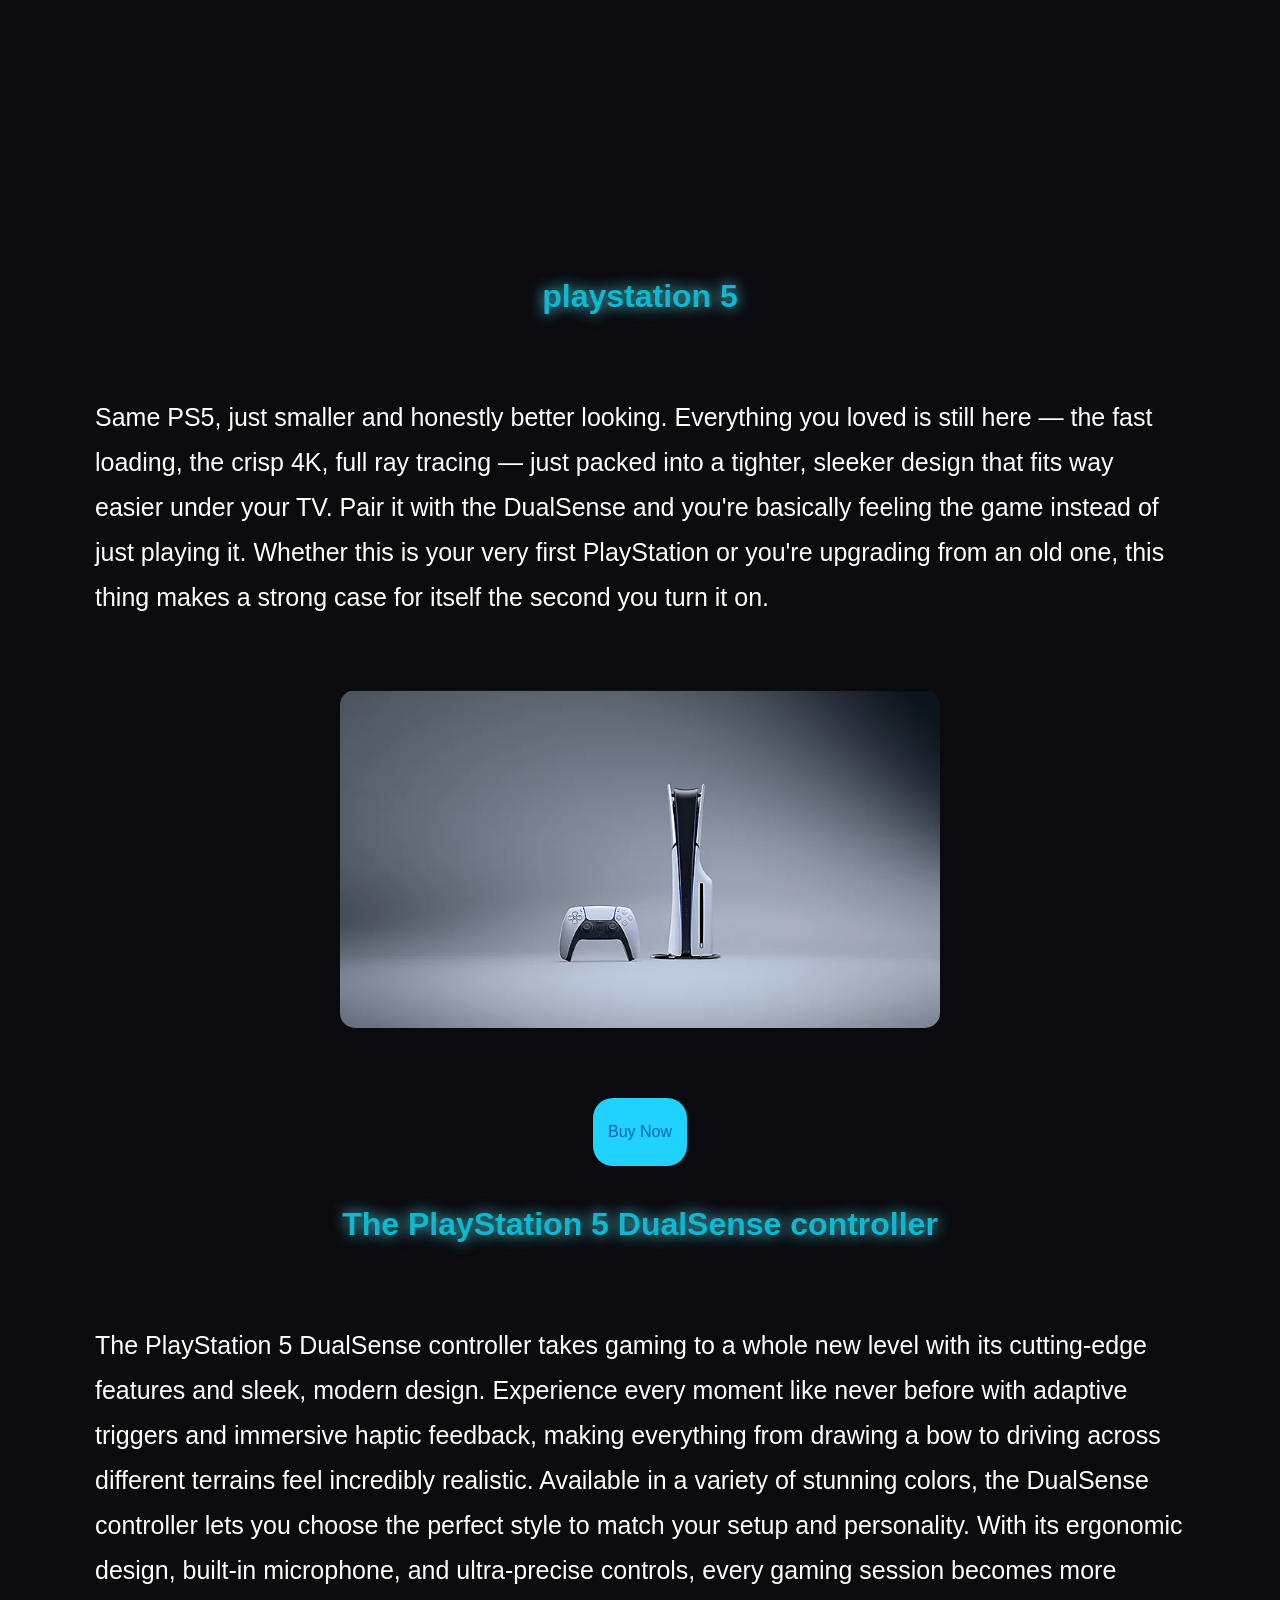
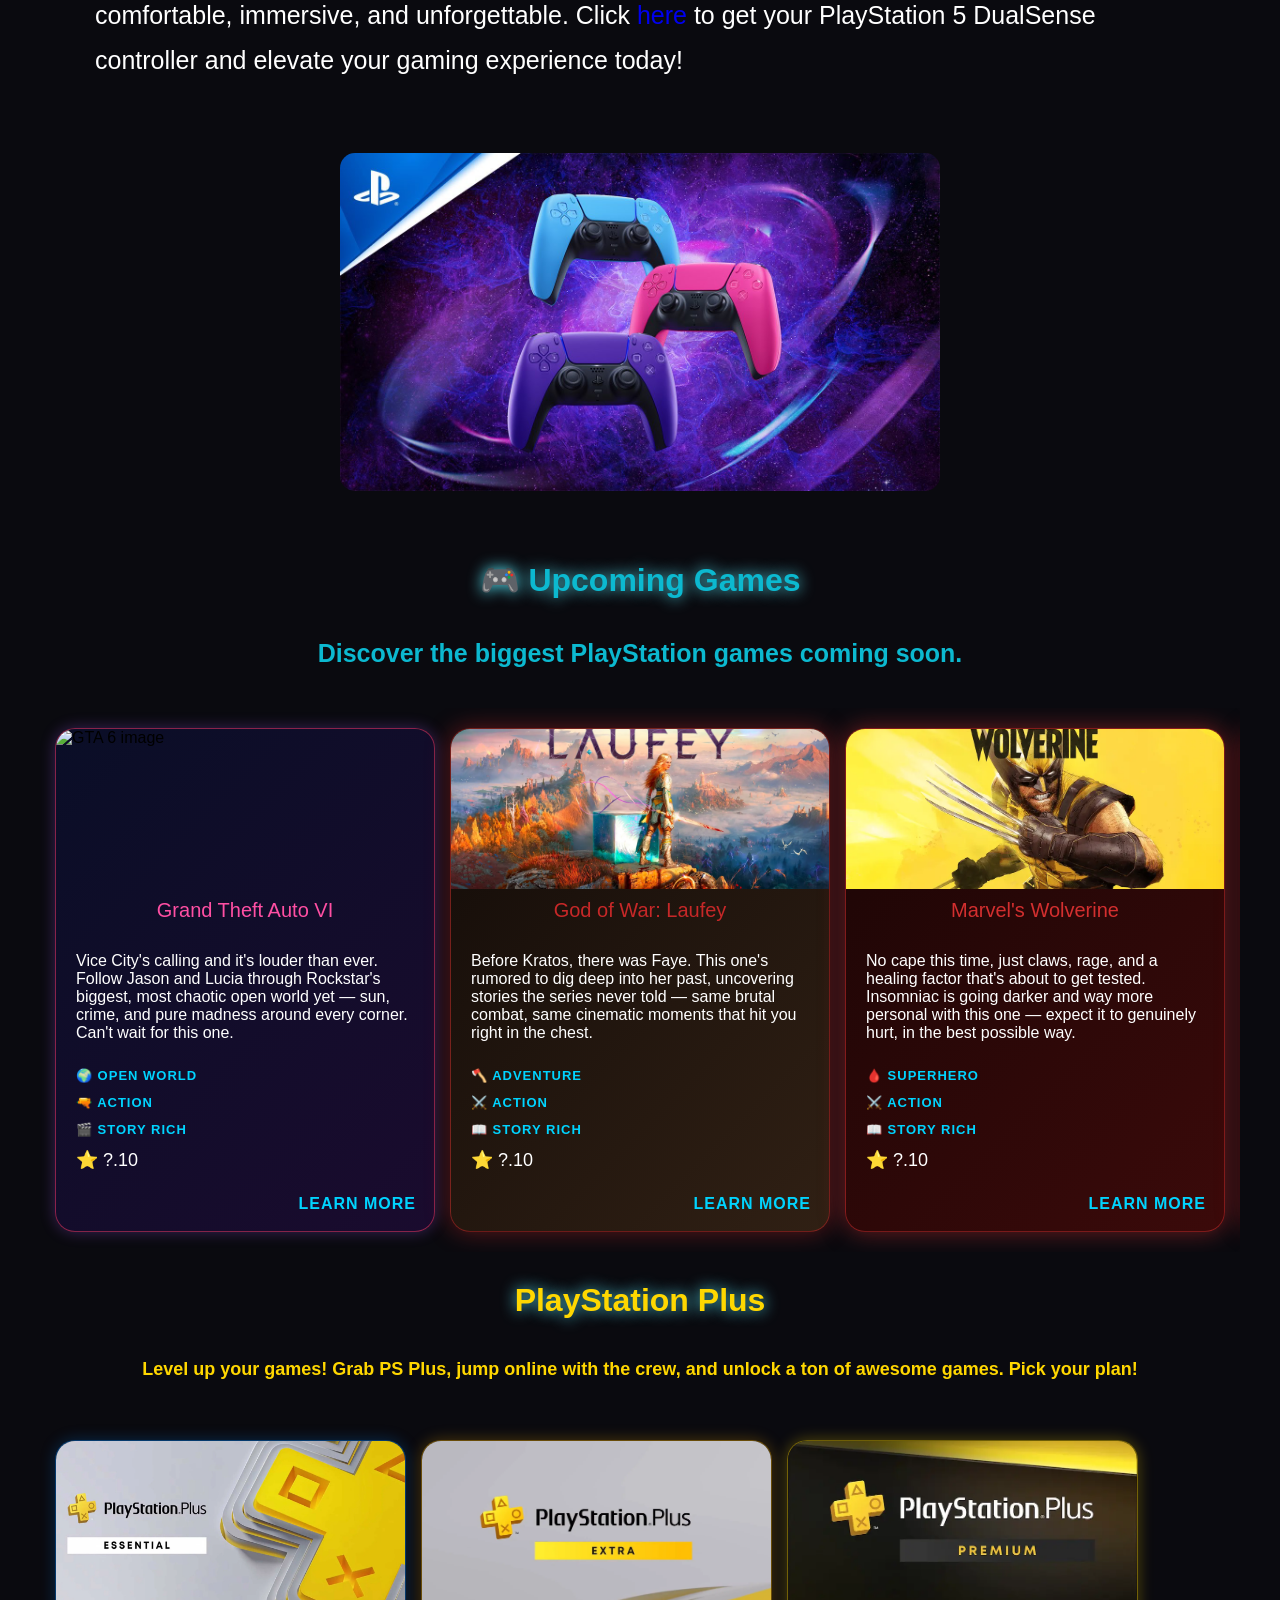
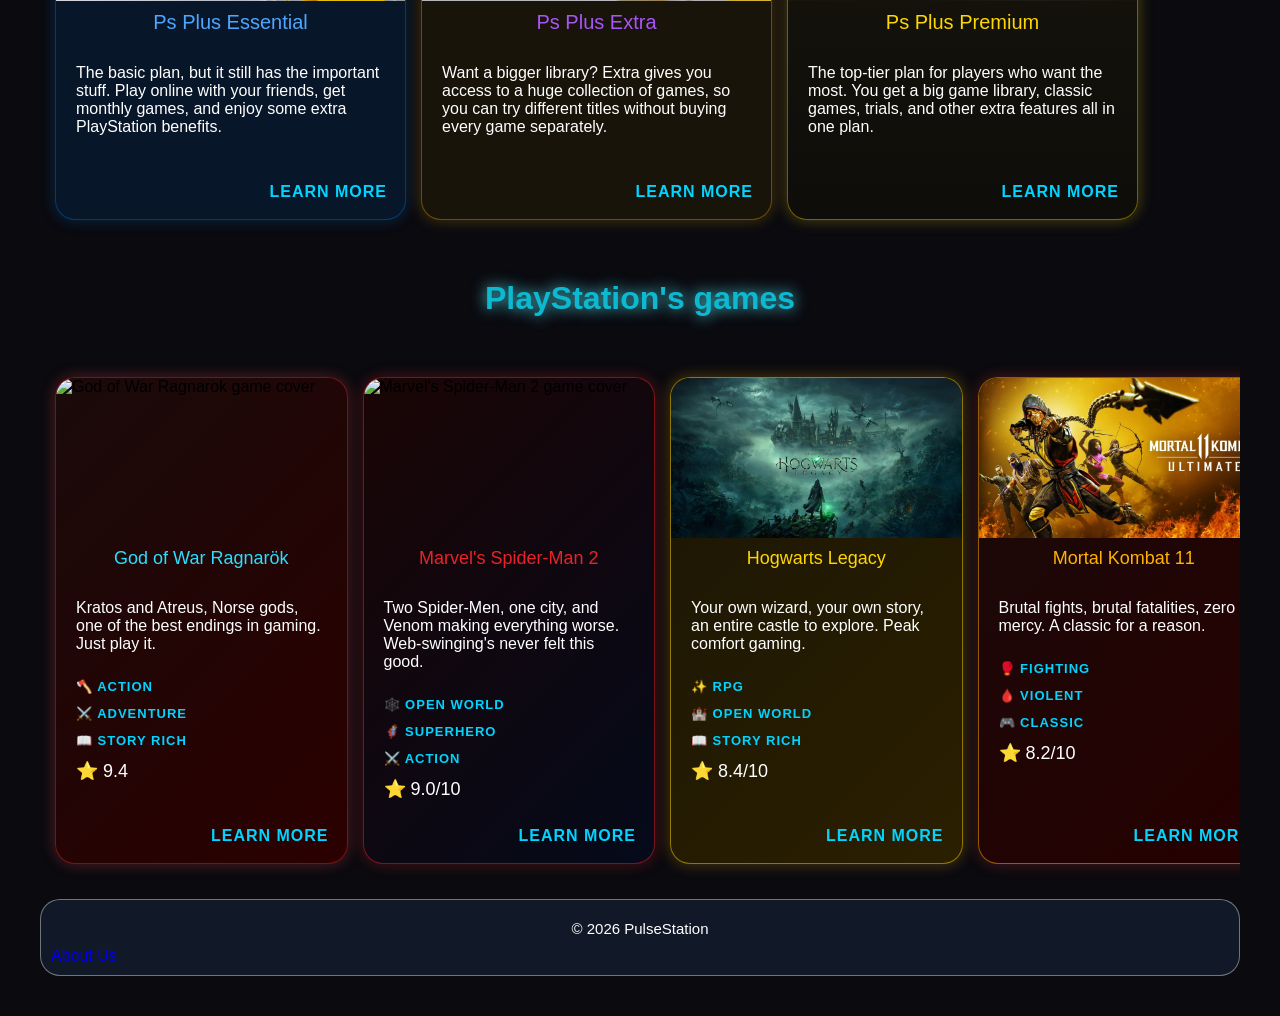
==== commit c155add2: "Add files via upload" ====
--- a/index.html
+++ b/index.html
@@ -2,93 +2,83 @@
 <html lang="en">
 
 <head>
-    
-<link rel="stylesheet" href="https://fonts.googleapis.com/icon?family=Material+Icons">
+  <link rel="stylesheet" href="https://fonts.googleapis.com/icon?family=Material+Icons">
   <meta charset="UTF-8">
   <link rel="stylesheet" href="./style.css">
-
   <meta name="viewport" content="width=device-width, initial-scale=1.0">
   
   <title>PulseStation | Home</title>
-    <meta name="description" content="PulseStation - Everything about PlayStation consoles and games in one place.">
-    <link rel="icon" href="favicon.webp" type="image/webp">
-    <meta property="og:title" content="PulseStation | Home">
-    <meta property="og:description" content="PulseStation - Everything about PlayStation consoles and games in one place.">
-    <meta property="og:type" content="website">
-    <meta property="og:image" content="Playlogo.png">
-    <meta name="them-coler" content="#0a0a0f">
+  <meta name="description" content="PulseStation - Everything about PlayStation consoles and games in one place.">
+  <link rel="icon" href="images/favicon.webp" type="image/webp">
+  <meta property="og:title" content="PulseStation | Home">
+  <meta property="og:description" content="PulseStation - Everything about PlayStation consoles and games in one place.">
+  <meta property="og:type" content="website">
+  <meta property="og:image" content="images/Playlogo.png">
+  <meta name="theme-color" content="#0a0a0f">
 </head>
 
 <body id="top">
   <input type="checkbox" id="menu">
  
   <nav class="menu">
-    
     <a class="nav-a" href="./index.html">🏠Home</a>
-    <a class="nav-a" href="./games.html">🎮Games</a>
-   
-   <a class="nav-a" href="./console.html"> 🕹️Consoles</a>
-      <a class="nav-a" href="./login-and-sign-up.html">🔐 Account</a>
+    <a class="nav-a" href="./html/games.html">🎮Games</a>
+    <a class="nav-a" href="./html/console.html">🕹️Consoles</a>
+    <a class="nav-a" href="./html/login-and-sign-up.html">🔐 Account</a>
     <details>
       <summary>⚙️Settings</summary>
-     
     </details>
   </nav>
 
   <label class="overlay" for="menu"></label>
 
-  
   <header>
-  <label class="hambrger" for="menu"></label>
-
-  <div class="logo-nav-group">
-    <a href="./index.html" class="logo-link">
-      <span class="website-name">PulseStation</span>
+    <label class="hambrger" for="menu"></label>
+
+    <div class="logo-nav-group">
+      <a href="./index.html" class="logo-link">
+        <span class="website-name">PulseStation</span>
+      </a>
+
+      <nav class="desktop-nav">
+        <a href="./index.html">Home</a>
+        <a href="./html/games.html">Games</a>
+        <a href="./html/console.html">Consoles</a>
+        <a href="./html/login-and-sign-up.html">Account</a>
+      </nav>
+    </div>
+
+    <a class="search-img" href="https://store.playstation.com/en-us/search" target="_blank" rel="noopener">
+      <img class="shopping" src="images/search.svg" alt="Search PlayStation Store">
     </a>
-
-    <nav class="desktop-nav">
-      <a href="./index.html">Home</a>
-      <a href="./games.html">Games</a>
-      <a href="./console.html">Consoles</a>
-        <a href="./login-and-sign-up.html">Account</a>
-    </nav>
-  </div>
-
-  <a class="search-img" href="https://store.playstation.com/en-us/search" target="_blank" rel="noopener">
-    <img class="shopping" src="search.svg" alt="Search PlayStation Store">
-  </a>
-</header>
-
+  </header>
 
   <main>
-  <section class="hero-section" style="--hero-bg: url('Playlogo.png'); --accent-color: #0070d1;">
-  <div class="hero-content">
-    <h1>Welcome to PlayStation Universe</h1>
-    <p>Play Has No Limits. Discover the latest games, next-gen hardware, and exclusive PlayStation content.</p>
-    <a class="hero-btn" href="#about">Explore Now</a>
-  </div>
-</section>
-
+    <section class="hero-section" style="--hero-bg: url('images/Playlogo.png'); --accent-color: #0070d1;">
+      <div class="hero-content">
+        <h1>Welcome to PlayStation Universe</h1>
+        <p>Play Has No Limits. Discover the latest games, next-gen hardware, and exclusive PlayStation content.</p>
+        <a class="hero-btn" href="#about">Explore Now</a>
+      </div>
+    </section>
 
     <section>
       <h2 id="about">what is PlayStation?</h2>
-     
       
       <div class="image-container">
-        <img class="site-img" src="Playlogo.png"
-        loading="lazy" alt="PlayStation logo">
+        <img class="site-img" src="images/Playlogo.png" loading="lazy" alt="PlayStation logo">
       </div>
       
       <div class="about-playstation">
         <p class="playstation-p">
- <a class="a-p" href="https://PlayStation.com">PlayStation</a>
- has been around forever and honestly it shows — Sony didn't just make a box that plays games, they built a whole world people actually care about. Racing through neon-lit streets at 2am, getting spooked in a horror game with the lights off, clutching a win online while your friends are screaming in your ear — that's the PlayStation thing. Every console generation they somehow raise the bar again, and that's exactly why people don't leave once they're in.
+          <a class="a-p" href="https://PlayStation.com">PlayStation</a>
+          has been around forever and honestly it shows — Sony didn't just make a box that plays games, they built a whole world people actually care about. Racing through neon-lit streets at 2am, getting spooked in a horror game with the lights off, clutching a win online while your friends are screaming in your ear — that's the PlayStation thing. Every console generation they somehow raise the bar again, and that's exactly why people don't leave once they're in.
         </p>
       </div>
       
       <div class="video-div">
         <video autoplay muted loop>
-          <source src="ps5-pro-advanced-ray-tracing-video-01-en-16aug24.mp4" type="video/mp4">
+          <source src="videos/ps5-pro-advanced-ray-tracing-video-01-en-16aug24.mp4" type="video/mp4">
         </video>
       </div>
 
@@ -100,7 +90,7 @@
       </div>
 
       <div class="image-container">
-        <img class="site-img" src="playstation5-slim.webp" loading="lazy" alt="PlayStation 5 Slim console">
+        <img class="site-img" src="images/playstation5-slim.webp" loading="lazy" alt="PlayStation 5 Slim console">
       </div>
       
       <div class="buy-play-div">
@@ -115,281 +105,257 @@
       </div>
 
       <div class="image-container">
-        <img class="site-img" src="dualsense-controller.jpg" loading="lazy" alt="PlayStation 5 DualSense wireless controller">
-      </div>
+        <img class="site-img" src="images/dualsense-controller.jpg" loading="lazy" alt="PlayStation 5 DualSense wireless controller">
+      </div>
+
       <h3 id="games">🎮 Upcoming Games</h3>
-<p class="short" style="font-size:25px; font-weight:700;">Discover the biggest PlayStation games coming soon.</p>
-<div class="games-div">
-  <div class="image-container-games">
-    <img class="card-img" src="Gtavi.webp" loading="lazy" alt="GTA 6 image">
-    <iframe class="card-iframe" data-src="https://www.youtube.com/embed/VQRLujxTm3c?mute=1" loading="lazy" title="Grand Theft Auto VI Trailer 2">
-  </iframe>
-    <div class="gta-name">Grand Theft Auto VI</div>
-  
-  <div class="information-div">
-    <p>Vice City's calling and it's louder than ever. Follow Jason and Lucia through Rockstar's biggest, most chaotic open world yet — sun, crime, and pure madness around every corner. Can't wait for this one.</p>
-    <span class="genre">🌍 Open World</span>
-<span class="genre">🔫 Action
-</span>
-<span class="genre">🎬 Story Rich</span>
-<span class="score">⭐  ?.10</span>
-    <a class="learn-more" href="./gta6.html">Learn More</a>
-  </div>
-  </div>
-
-<div class="image-container-laufey">
-    <img class="card-img" src="god-of-war-laufey-playstation-5-playstation-store-cover.webp" loading="lazy" alt="God of War: Laufey image">
-<iframe class="card-iframe"
- data-src="https://www.youtube.com/embed/wrOLWqBSz-0?mute=1
-" loading="lazy">
-  </iframe>
-    <div class="gow-name">God of War: Laufey</div>
-  
-  <div class="information-div">
-    <p>Before Kratos, there was Faye. This one's rumored to dig deep into her past, uncovering stories the series never told — same brutal combat, same cinematic moments that hit you right in the chest.</p>
-    <span class="genre">🪓 Adventure</span>
-<span class="genre">⚔️ Action</span>
-<span class="genre">📖 Story Rich</span>
-<span class="score">⭐  ?.10</span>
-    <span class="learn-more">Learn More</span>
-  </div>
-  </div>
-  <div class="image-container-wolverine">
-    <img class="card-img" src="05a8d23ca19068015341a5fc2a248615a84ebb1b.webp" loading="lazy" alt="Marvel's Wolverine image">
-    
-<iframe class="card-iframe"
- data-src="https://www.youtube.com/embed/3Z42tBfBLJY?mute=1
-" loading="lazy"></iframe>
-    <div class="wolverine-name">Marvel's Wolverine</div>
-  
-  <div class="information-div">
-    <p>No cape this time, just claws, rage, and a healing factor that's about to get tested. Insomniac is going darker and way more personal with this one — expect it to genuinely hurt, in the best possible way.</p>
-    <span class="genre">🩸 Superhero</span>
-<span class="genre">⚔️ Action</span>
-<span class="genre">📖 Story Rich</span>
-<span class="score">⭐  ?.10</span>
-    <span class="learn-more">Learn More</span>
-  </div>
-  </div>
-  
-  <div class="image-container-silent-hill">
-    <img class="card-img" src="0bc59ff9e7d7efc3e95b03ba3a1788556147dac61ef1c33d.webp" loading="lazy" alt="Silent Hill: Townfall image">
-    <iframe class="card-iframe"
- data-src="https://www.youtube.com/embed/ROgBBbPVM0c?mute=1
-" loading="lazy"></iframe>
-    <div class="silent-hill-name">Silent Hill: Townfall</div>
-  
-  <div class="information-div">
-    <p>A town that stops making sense the longer you stay in it. This is slow-burn horror done right — the kind of dread that creeps under your skin instead of just jumping out and startling you.</p>
-    <span class="genre">😱 Horror</span>
-<span class="genre">🧠 Psychological</span>
-<span class="genre">📖 Story Rich</span>
-<span class="score">⭐  ?.10</span>
-    <span class="learn-more">Learn More</span>
-  </div>
-  </div>
-  <div class="image-container-phantom-blade">
-    <img class="card-img" src="26757162.webp" loading="lazy" alt="Phantom Blade Zero image" >
-      <iframe class="card-iframe"
- data-src="https://www.youtube.com/embed/EZr1HXkEahs?mute=1
-" loading="lazy"></iframe>
-    <div class="phantom-blade-name">Phantom Blade Zero</div>
-  
-  <div class="information-div">
-<p>Fast swords, a dark martial arts world, and a revenge story that doesn't hold back. If you're into combat that feels stylish and brutal at the same time, this one was made for you.</p>
-    <span class="genre">⚔️ Action RPG</span>
-<span class="genre">🥷 Hack & Slash</span>
-<span class="genre">🌑 Dark Fantasy</span>
-<span class="score">⭐  ?.10</span>
-    <span class="learn-more">Learn More</span>
-  </div>
-  </div>
-</div>
-<h3 id="plus" style="color:#FFD700; margin-top:30px;">PlayStation Plus</h3>
-<p class="short" style="color:#FFD700; font-size:18px; font-weight: 900;">Level up your games!
-Grab PS Plus, jump online with the crew, and unlock a ton of awesome games. Pick your plan!</p>
-<div class="games-div">
-   <div class="image-container-ps-plus">
-    <img class="card-plus-img" src="playstation-plus-essential-scaled.webp" loading="lazy" alt="ps plus essential image" >
-    <div class="essential-name">Ps Plus Essential</div>
-  
-  <div class="information-div">
-<p>The basic plan, but it still has the important stuff. Play online with your friends, get monthly games, and enjoy some extra PlayStation benefits.</p>
-    <span class="learn-more">Learn More</span>
-  </div>
-  </div>
-  <div class="image-container-ps-plus-extra">
-    <img class="card-plus-img" src="playstation-plus-extra-logo.webp" loading="lazy" alt="ps plus extra image" >
-    <div class="ps-extra-name">Ps Plus Extra</div>
-  
-  <div class="information-div">
-<p>Want a bigger library? Extra gives you access to a huge collection of games, so you can try different titles without buying every game separately.</p>
-    <span class="learn-more">Learn More</span>
-  </div>
-  </div>
-  <div class="image-container-ps-plus-premium">
-    <img class="card-plus-img" src="PlayStationPlusPremium.webp" loading="lazy" alt="ps plus premium image" >
-    <div class="ps-premium-name">Ps Plus Premium</div>
-  
-  <div class="information-div">
-<p>The top-tier plan for players who want the most. You get a big game library, classic games, trials, and other extra features all in one plan.</p>
-    <span class="learn-more">Learn More</span>
-  </div>
-  </div>
-</div>
+      <p class="short" style="font-size:25px; font-weight:700;">Discover the biggest PlayStation games coming soon.</p>
+      <div class="games-div">
+        <div class="image-container-games">
+          <img class="card-img" src="gta6_images/Gtavi.webp" loading="lazy" alt="GTA 6 image">
+          <iframe class="card-iframe" data-src="https://www.youtube.com/embed/VQRLujxTm3c?mute=1" loading="lazy" title="Grand Theft Auto VI Trailer 2"></iframe>
+          <div class="gta-name">Grand Theft Auto VI</div>
+        
+          <div class="information-div">
+            <p>Vice City's calling and it's louder than ever. Follow Jason and Lucia through Rockstar's biggest, most chaotic open world yet — sun, crime, and pure madness around every corner. Can't wait for this one.</p>
+            <span class="genre">🌍 Open World</span>
+            <span class="genre">🔫 Action</span>
+            <span class="genre">🎬 Story Rich</span>
+            <span class="score">⭐ ?.10</span>
+            <a class="learn-more" href="./html/gta6.html">Learn More</a>
+          </div>
+        </div>
+
+        <div class="image-container-laufey">
+          <img class="card-img" src="images/god-of-war-laufey-playstation-5-playstation-store-cover.webp" loading="lazy" alt="God of War: Laufey image">
+          <iframe class="card-iframe" data-src="https://www.youtube.com/embed/wrOLWqBSz-0?mute=1" loading="lazy" title="God of War: Laufey Trailer"></iframe>
+          <div class="gow-name">God of War: Laufey</div>
+        
+          <div class="information-div">
+            <p>Before Kratos, there was Faye. This one's rumored to dig deep into her past, uncovering stories the series never told — same brutal combat, same cinematic moments that hit you right in the chest.</p>
+            <span class="genre">🪓 Adventure</span>
+            <span class="genre">⚔️ Action</span>
+            <span class="genre">📖 Story Rich</span>
+            <span class="score">⭐ ?.10</span>
+            <span class="learn-more">Learn More</span>
+          </div>
+        </div>
+
+        <div class="image-container-wolverine">
+          <img class="card-img" src="images/05a8d23ca19068015341a5fc2a248615a84ebb1b.webp" loading="lazy" alt="Marvel's Wolverine image">
+          <iframe class="card-iframe" data-src="https://www.youtube.com/embed/3Z42tBfBLJY?mute=1" loading="lazy" title="Marvel's Wolverine Trailer"></iframe>
+          <div class="wolverine-name">Marvel's Wolverine</div>
+        
+          <div class="information-div">
+            <p>No cape this time, just claws, rage, and a healing factor that's about to get tested. Insomniac is going darker and way more personal with this one — expect it to genuinely hurt, in the best possible way.</p>
+            <span class="genre">🩸 Superhero</span>
+            <span class="genre">⚔️ Action</span>
+            <span class="genre">📖 Story Rich</span>
+            <span class="score">⭐ ?.10</span>
+            <span class="learn-more">Learn More</span>
+          </div>
+        </div>
+        
+        <div class="image-container-silent-hill">
+          <img class="card-img" src="images/0bc59ff9e7d7efc3e95b03ba3a1788556147dac61ef1c33d.webp" loading="lazy" alt="Silent Hill: Townfall image">
+          <iframe class="card-iframe" data-src="https://www.youtube.com/embed/ROgBBbPVM0c?mute=1" loading="lazy" title="Silent Hill: Townfall Trailer"></iframe>
+          <div class="silent-hill-name">Silent Hill: Townfall</div>
+        
+          <div class="information-div">
+            <p>A town that stops making sense the longer you stay in it. This is slow-burn horror done right — the kind of dread that creeps under your skin instead of just jumping out and startling you.</p>
+            <span class="genre">😱 Horror</span>
+            <span class="genre">🧠 Psychological</span>
+            <span class="genre">📖 Story Rich</span>
+            <span class="score">⭐ ?.10</span>
+            <span class="learn-more">Learn More</span>
+          </div>
+        </div>
+
+        <div class="image-container-phantom-blade">
+          <img class="card-img" src="images/26757162.webp" loading="lazy" alt="Phantom Blade Zero image">
+          <iframe class="card-iframe" data-src="https://www.youtube.com/embed/EZr1HXkEahs?mute=1" loading="lazy" title="Phantom Blade Zero Trailer"></iframe>
+          <div class="phantom-blade-name">Phantom Blade Zero</div>
+        
+          <div class="information-div">
+            <p>Fast swords, a dark martial arts world, and a revenge story that doesn't hold back. If you're into combat that feels stylish and brutal at the same time, this one was made for you.</p>
+            <span class="genre">⚔️ Action RPG</span>
+            <span class="genre">🥷 Hack & Slash</span>
+            <span class="genre">🌑 Dark Fantasy</span>
+            <span class="score">⭐ ?.10</span>
+            <span class="learn-more">Learn More</span>
+          </div>
+        </div>
+      </div>
+
+      <h3 id="plus" style="color:#FFD700; margin-top:30px;">PlayStation Plus</h3>
+      <p class="short" style="color:#FFD700; font-size:18px; font-weight: 900;">Level up your games! Grab PS Plus, jump online with the crew, and unlock a ton of awesome games. Pick your plan!</p>
+      
+      <div class="games-div">
+        <div class="image-container-ps-plus">
+          <img class="card-plus-img" src="images/playstation-plus-essential-scaled.webp" loading="lazy" alt="ps plus essential image">
+          <div class="essential-name">Ps Plus Essential</div>
+          <div class="information-div">
+            <p>The basic plan, but it still has the important stuff. Play online with your friends, get monthly games, and enjoy some extra PlayStation benefits.</p>
+            <span class="learn-more">Learn More</span>
+          </div>
+        </div>
+
+        <div class="image-container-ps-plus-extra">
+          <img class="card-plus-img" src="images/playstation-plus-extra-logo.webp" loading="lazy" alt="ps plus extra image">
+          <div class="ps-extra-name">Ps Plus Extra</div>
+          <div class="information-div">
+            <p>Want a bigger library? Extra gives you access to a huge collection of games, so you can try different titles without buying every game separately.</p>
+            <span class="learn-more">Learn More</span>
+          </div>
+        </div>
+
+        <div class="image-container-ps-plus-premium">
+          <img class="card-plus-img" src="images/PlayStationPlusPremium.webp" loading="lazy" alt="ps plus premium image">
+          <div class="ps-premium-name">Ps Plus Premium</div>
+          <div class="information-div">
+            <p>The top-tier plan for players who want the most. You get a big game library, classic games, trials, and other extra features all in one plan.</p>
+            <span class="learn-more">Learn More</span>
+          </div>
+        </div>
+      </div>
+
       <h4>PlayStation's games</h4>
-     <div class="games-div">
+      <div class="games-div">
         <div class="image-container-ragnarok">
-<img class="card-img" src="gow-pic1.webp"  loading="lazy" alt="God of War Ragnarok game cover">
-<iframe class="card-iframe" data-src="https://www.youtube.com/embed/g1wr0DfV73E?mute=1" loading="lazy" title="image-container-ragnarok Trailer"></iframe>
-<div class="ragnarok-name">God of War Ragnarök</div>
-  
-  <div class="information-div">
-<p>Kratos and Atreus, Norse gods, one of the best endings in gaming. Just play it.
-</p>
-    <span class="genre">🪓 Action</span>
-<span class="genre">⚔️ Adventure</span>
-<span class="genre">📖 Story Rich</span>
-<span class="score">⭐ 9.4</span>
-    <a class="learn-more" href="./godofwar.html">Learn More</a>
-  </div>
-  </div>
-   <div class="image-container-sp2">
-    
-      <img class="card-img" src="marvels-spider-man-2-3840x2160-30218.webp" loading="lazy" alt="Marvel's Spider-Man 2 game cover">
-<iframe class="card-iframe" data-src="https://www.youtube.com/embed/9fVYKsEmuRo?mute=1" loading="lazy" title="image-container-sp2 Trailer"></iframe>
-    <div class="sp2-name">Marvel's Spider-Man 2</div>
-  
-  <div class="information-div">
-<p>Two Spider-Men, one city, and Venom making everything worse. Web-swinging's never felt this good.</p>
-    <span class="genre">🕸️ Open World</span>
-<span class="genre">🦸 Superhero</span>
-<span class="genre">⚔️ Action</span>
-<span class="score">⭐ 9.0/10</span>
-    <a class="learn-more" href="./spiderman2.html">Learn More</a>
-  </div>
-  </div>
-  <div class="image-container-hogwarts">
-    
- <img class="card-img" src="Hogwarts.webp" loading="lazy" alt="Hogwarts Legacy game cover">
-<iframe class="card-iframe" data-src="https://www.youtube.com/embed/NTnok1LvKUk?mute=1" loading="lazy" title="image-container-hogwarts Trailer"></iframe>
-    <div class="hogwarts-name">Hogwarts Legacy</div>
-  
-  <div class="information-div">
-<p>Your own wizard, your own story, an entire castle to explore. Peak comfort gaming.</p>
-    <span class="genre">✨ RPG</span>
-<span class="genre">🏰 Open World</span>
-<span class="genre">📖 Story Rich</span>
-<span class="score">⭐ 8.4/10</span>
-    <span class="learn-more">Learn More</span>
-  </div>
-  </div>
-     <div class="image-container-mortal11">
-    
-<img class="card-img" src="Mortal11.webp" loading="lazy" alt="Mortal Kombat 11 game cover">
-<iframe class="card-iframe" data-src="https://www.youtube.com/embed/JTGRHx3H6N0?mute=1" loading="lazy" title="image-container-mortal11 Trailer"></iframe>
-    <div class="mortal11-name">Mortal Kombat 11</div>
-  
-  <div class="information-div">
-<p>Brutal fights, brutal fatalities, zero mercy. A classic for a reason.</p>
-    <span class="genre">🥊 Fighting</span>
-<span class="genre">🩸 Violent</span>
-<span class="genre">🎮 Classic</span>
-<span class="score">⭐ 8.2/10</span>
-    <span class="learn-more">Learn More</span>
-  </div>
-  </div>
-     <div class="image-container-lego">
-    
-   <img class="card-img" src="Lego.webp" loading="lazy" alt="Lego Batman Legacy of the Dark Knight game cover">
-<iframe class="card-iframe" data-src="https://www.youtube.com/embed/DfJaUpW_P00?mute=1" loading="lazy" title="image-container-lego Trailer"></iframe>
-    <div class="lego-name">Lego Batman Legacy of the Dark Knight</div>
-  
-  <div class="information-div">
-<p>Gotham but make it Lego — funny, chaotic, and somehow still a good Batman story.</p>
-    <span class="genre">🦇 Action</span>
-<span class="genre">😂 Comedy</span>
-<span class="genre">🧱 Family</span>
-<span class="score">⭐ 8.3/10</span>
-    <span class="learn-more">Learn More</span>
-  </div>
-  </div>
-     <div class="image-container-ghost-of-yotei">
-    
-      <img class="card-img" src="Ghost-of-Yotei.webp" loading="lazy" alt="Ghost Of Yotei game cover">
-<iframe class="card-iframe" data-src="https://www.youtube.com/embed/sLcksHR30UA?mute=1" loading="lazy" title="image-container-ghost-of-yotei Trailer"></iframe>
-    <div class="ghost-of-yotei-name">Ghost of Yōtei</div>
-  
-  <div class="information-div">
-<p>Snowy mountains, a lone warrior, revenge on her mind. From the makers of Tsushima.</p>
-    <span class="genre">❄️ Samurai</span>
-<span class="genre">⚔️ Action</span>
-<span class="genre">🎬 Story Rich</span>
-<span class="score">⭐ 8.6/10</span>
-    <span class="learn-more">Learn More</span>
-  </div>
-  </div>
-     <div class="image-container-ghost-of-tsushima">
-    
-      <img class="card-img" src="Gost.webp" loading="lazy" alt="Ghost Of Tsushima game cover">
-<iframe class="card-iframe" data-src="https://www.youtube.com/embed/sc4_dXjkCl8?mute=1" loading="lazy" title="image-container-ghost-of-tsushima Trailer"></iframe>
-    <div class="tsushima-name">Ghost of Tsushima</div>
-  
-  <div class="information-div">
-<p>One of the most beautiful games ever made. Also happens to have great sword fights.</p>
-    <span class="genre">🍁 Samurai</span>
-<span class="genre">🌍 Open World</span>
-<span class="genre">⚔️ Action</span>
-<span class="score">⭐ 8.3/10</span>
-    <span class="learn-more">Learn More</span>
-  </div>
-  </div>
-     <div class="image-container-assassin">
-    
-  <img  class="card-img" src="Assassins.webp" loading="lazy" alt="Assassin's Creed Shadows game cover">
-<iframe class="card-iframe" data-src="https://www.youtube.com/embed/f2s4cgHsnTA?mute=1" loading="lazy" title="image-container-assassin Trailer"></iframe>
-    <div class="assassin-name">Assassin's Creed Shadows</div>
-  
-  <div class="information-div">
-<p>Feudal Japan, two very different assassins, stealth done right.</p>
-    <span class="genre">🥷 Stealth</span>
-<span class="genre">🏯 Open World</span>
-<span class="genre">⚔️ Action</span>
-<span class="score">⭐ 8.1/10</span>
-    <span class="learn-more">Learn More</span>
-  </div>
-  </div>
-     <div class="image-container-resident">
-    
-<img class="card-img" src="resident-evil-requiem.webp" loading="lazy" alt="Resident Evil Requiem game cover">
-<iframe class="card-iframe" data-src="https://www.youtube.com/embed/9lrThxCoznw?mute=1" loading="lazy" title="image-container-resident Trailer"></iframe>
-    <div class="resident-name">Resident Evil Requiem</div>
-  
-  <div class="information-div">
-<p>New nightmare, same terrifying Resident Evil dread. Sleep with the lights on.</p>
-    <span class="genre">😱 Horror</span>
-<span class="genre">🧟 Survival</span>
-<span class="genre">🔦 Suspense</span>
-<span class="score">⭐ 8.9/10</span>
-    <span class="learn-more">Learn More</span>
-  </div>
-  </div>
-     </div>
-      
- 
+          <img class="card-img" src="godofwar_images/gow-pic1.webp" loading="lazy" alt="God of War Ragnarok game cover">
+          <iframe class="card-iframe" data-src="https://www.youtube.com/embed/g1wr0DfV73E?mute=1" loading="lazy" title="image-container-ragnarok Trailer"></iframe>
+          <div class="ragnarok-name">God of War Ragnarök</div>
+          <div class="information-div">
+            <p>Kratos and Atreus, Norse gods, one of the best endings in gaming. Just play it.</p>
+            <span class="genre">🪓 Action</span>
+            <span class="genre">⚔️ Adventure</span>
+            <span class="genre">📖 Story Rich</span>
+            <span class="score">⭐ 9.4</span>
+            <a class="learn-more" href="./html/godofwar.html">Learn More</a>
+          </div>
+        </div>
+
+        <div class="image-container-sp2">
+          <img class="card-img" src="spiderman2_images/marvels-spider-man-2-3840x2160-30218.webp" loading="lazy" alt="Marvel's Spider-Man 2 game cover">
+          <iframe class="card-iframe" data-src="https://www.youtube.com/embed/9fVYKsEmuRo?mute=1" loading="lazy" title="image-container-sp2 Trailer"></iframe>
+          <div class="sp2-name">Marvel's Spider-Man 2</div>
+          <div class="information-div">
+            <p>Two Spider-Men, one city, and Venom making everything worse. Web-swinging's never felt this good.</p>
+            <span class="genre">🕸️ Open World</span>
+            <span class="genre">🦸 Superhero</span>
+            <span class="genre">⚔️ Action</span>
+            <span class="score">⭐ 9.0/10</span>
+            <a class="learn-more" href="./html/spiderman2.html">Learn More</a>
+          </div>
+        </div>
+
+        <div class="image-container-hogwarts">
+          <img class="card-img" src="images/Hogwarts.webp" loading="lazy" alt="Hogwarts Legacy game cover">
+          <iframe class="card-iframe" data-src="https://www.youtube.com/embed/NTnok1LvKUk?mute=1" loading="lazy" title="image-container-hogwarts Trailer"></iframe>
+          <div class="hogwarts-name">Hogwarts Legacy</div>
+          <div class="information-div">
+            <p>Your own wizard, your own story, an entire castle to explore. Peak comfort gaming.</p>
+            <span class="genre">✨ RPG</span>
+            <span class="genre">🏰 Open World</span>
+            <span class="genre">📖 Story Rich</span>
+            <span class="score">⭐ 8.4/10</span>
+            <span class="learn-more">Learn More</span>
+          </div>
+        </div>
+
+        <div class="image-container-mortal11">
+          <img class="card-img" src="images/Mortal11.webp" loading="lazy" alt="Mortal Kombat 11 game cover">
+          <iframe class="card-iframe" data-src="https://www.youtube.com/embed/JTGRHx3H6N0?mute=1" loading="lazy" title="image-container-mortal11 Trailer"></iframe>
+          <div class="mortal11-name">Mortal Kombat 11</div>
+          <div class="information-div">
+            <p>Brutal fights, brutal fatalities, zero mercy. A classic for a reason.</p>
+            <span class="genre">🥊 Fighting</span>
+            <span class="genre">🩸 Violent</span>
+            <span class="genre">🎮 Classic</span>
+            <span class="score">⭐ 8.2/10</span>
+            <span class="learn-more">Learn More</span>
+          </div>
+        </div>
+
+        <div class="image-container-lego">
+          <img class="card-img" src="images/Lego.webp" loading="lazy" alt="Lego Batman Legacy of the Dark Knight game cover">
+          <iframe class="card-iframe" data-src="https://www.youtube.com/embed/DfJaUpW_P00?mute=1" loading="lazy" title="image-container-lego Trailer"></iframe>
+          <div class="lego-name">Lego Batman Legacy of the Dark Knight</div>
+          <div class="information-div">
+            <p>Gotham but make it Lego — funny, chaotic, and somehow still a good Batman story.</p>
+            <span class="genre">🦇 Action</span>
+            <span class="genre">😂 Comedy</span>
+            <span class="genre">🧱 Family</span>
+            <span class="score">⭐ 8.3/10</span>
+            <span class="learn-more">Learn More</span>
+          </div>
+        </div>
+
+        <div class="image-container-ghost-of-yotei">
+          <img class="card-img" src="images/Ghost-of-Yotei.webp" loading="lazy" alt="Ghost Of Yotei game cover">
+          <iframe class="card-iframe" data-src="https://www.youtube.com/embed/sLcksHR30UA?mute=1" loading="lazy" title="image-container-ghost-of-yotei Trailer"></iframe>
+          <div class="ghost-of-yotei-name">Ghost of Yōtei</div>
+          <div class="information-div">
+            <p>Snowy mountains, a lone warrior, revenge on her mind. From the makers of Tsushima.</p>
+            <span class="genre">❄️ Samurai</span>
+            <span class="genre">⚔️ Action</span>
+            <span class="genre">🎬 Story Rich</span>
+            <span class="score">⭐ 8.6/10</span>
+            <span class="learn-more">Learn More</span>
+          </div>
+        </div>
+
+        <div class="image-container-ghost-of-tsushima">
+          <img class="card-img" src="images/Gost.webp" loading="lazy" alt="Ghost Of Tsushima game cover">
+          <iframe class="card-iframe" data-src="https://www.youtube.com/embed/sc4_dXjkCl8?mute=1" loading="lazy" title="image-container-ghost-of-tsushima Trailer"></iframe>
+          <div class="tsushima-name">Ghost of Tsushima</div>
+          <div class="information-div">
+            <p>One of the most beautiful games ever made. Also happens to have great sword fights.</p>
+            <span class="genre">🍁 Samurai</span>
+            <span class="genre">🌍 Open World</span>
+            <span class="genre">⚔️ Action</span>
+            <span class="score">⭐ 8.3/10</span>
+            <span class="learn-more">Learn More</span>
+          </div>
+        </div>
+
+        <div class="image-container-assassin">
+          <img class="card-img" src="images/Assassins.webp" loading="lazy" alt="Assassin's Creed Shadows game cover">
+          <iframe class="card-iframe" data-src="https://www.youtube.com/embed/f2s4cgHsnTA?mute=1" loading="lazy" title="image-container-assassin Trailer"></iframe>
+          <div class="assassin-name">Assassin's Creed Shadows</div>
+          <div class="information-div">
+            <p>Feudal Japan, two very different assassins, stealth done right.</p>
+            <span class="genre">🥷 Stealth</span>
+            <span class="genre">🏯 Open World</span>
+            <span class="genre">⚔️ Action</span>
+            <span class="score">⭐ 8.1/10</span>
+            <span class="learn-more">Learn More</span>
+          </div>
+        </div>
+
+        <div class="image-container-resident">
+          <img class="card-img" src="images/resident-evil-requiem.webp" loading="lazy" alt="Resident Evil Requiem game cover">
+          <iframe class="card-iframe" data-src="https://www.youtube.com/embed/9lrThxCoznw?mute=1" loading="lazy" title="image-container-resident Trailer"></iframe>
+          <div class="resident-name">Resident Evil Requiem</div>
+          <div class="information-div">
+            <p>New nightmare, same terrifying Resident Evil dread. Sleep with the lights on.</p>
+            <span class="genre">😱 Horror</span>
+            <span class="genre">🧟 Survival</span>
+            <span class="genre">🔦 Suspense</span>
+            <span class="score">⭐ 8.9/10</span>
+            <span class="learn-more">Learn More</span>
+          </div>
+        </div>
+      </div>
     </section>
   </main>
 
   <footer>
-    
-
     <span class="footer-span">© 2026 PulseStation</span>
-
-<a href="./index.html#about">
-  About Us
-</a>
+    <a href="./index.html#about">About Us</a>
   </footer>
-<a class="back-to-top" href="#top"><i class="material-icons">keyboard_arrow_up</i></a>
+
+  <a class="back-to-top" href="#top"><i class="material-icons">keyboard_arrow_up</i></a>
   <script src="./script.js"></script>
 </body>
 
--- a/style.css
+++ b/style.css
@@ -1768,16 +1768,20 @@
     display: flex;
     justify-content: center;
     align-items:center;
+    max-width: 100%;
 }
 .pre-order-gta6{
     padding: 14px 32px;
+    display: block;
   border: none;
   border-radius: 12px;
   background: linear-gradient(135deg, #ff2d95, #ff7a18);
   color: white;
-  font-size: 18px;
-  font-weight: 800;
+  font-size: 16px;
+  font-weight: 700;
   cursor: pointer;
+    
+    
   box-shadow:
     0 0 15px rgba(255, 45, 149, 0.5),
     0 0 35px rgba(255, 122, 24, 0.25);
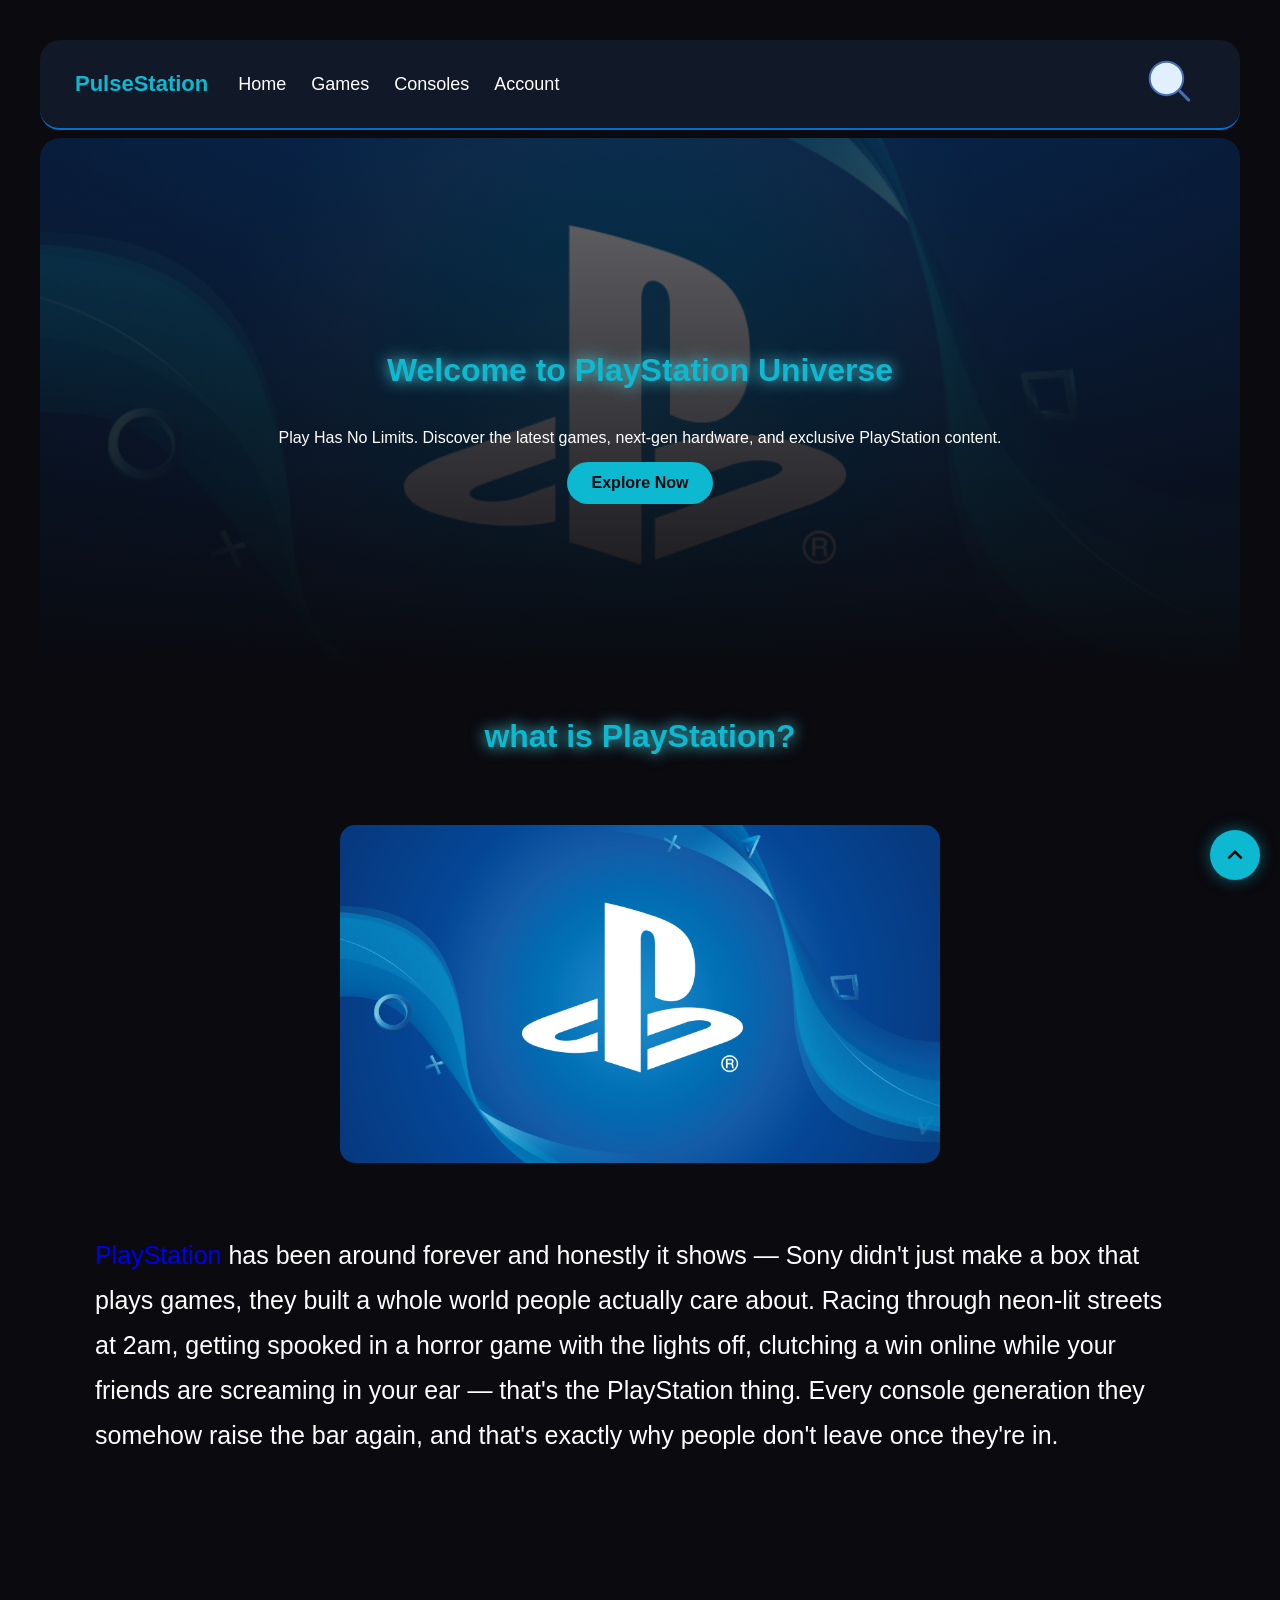
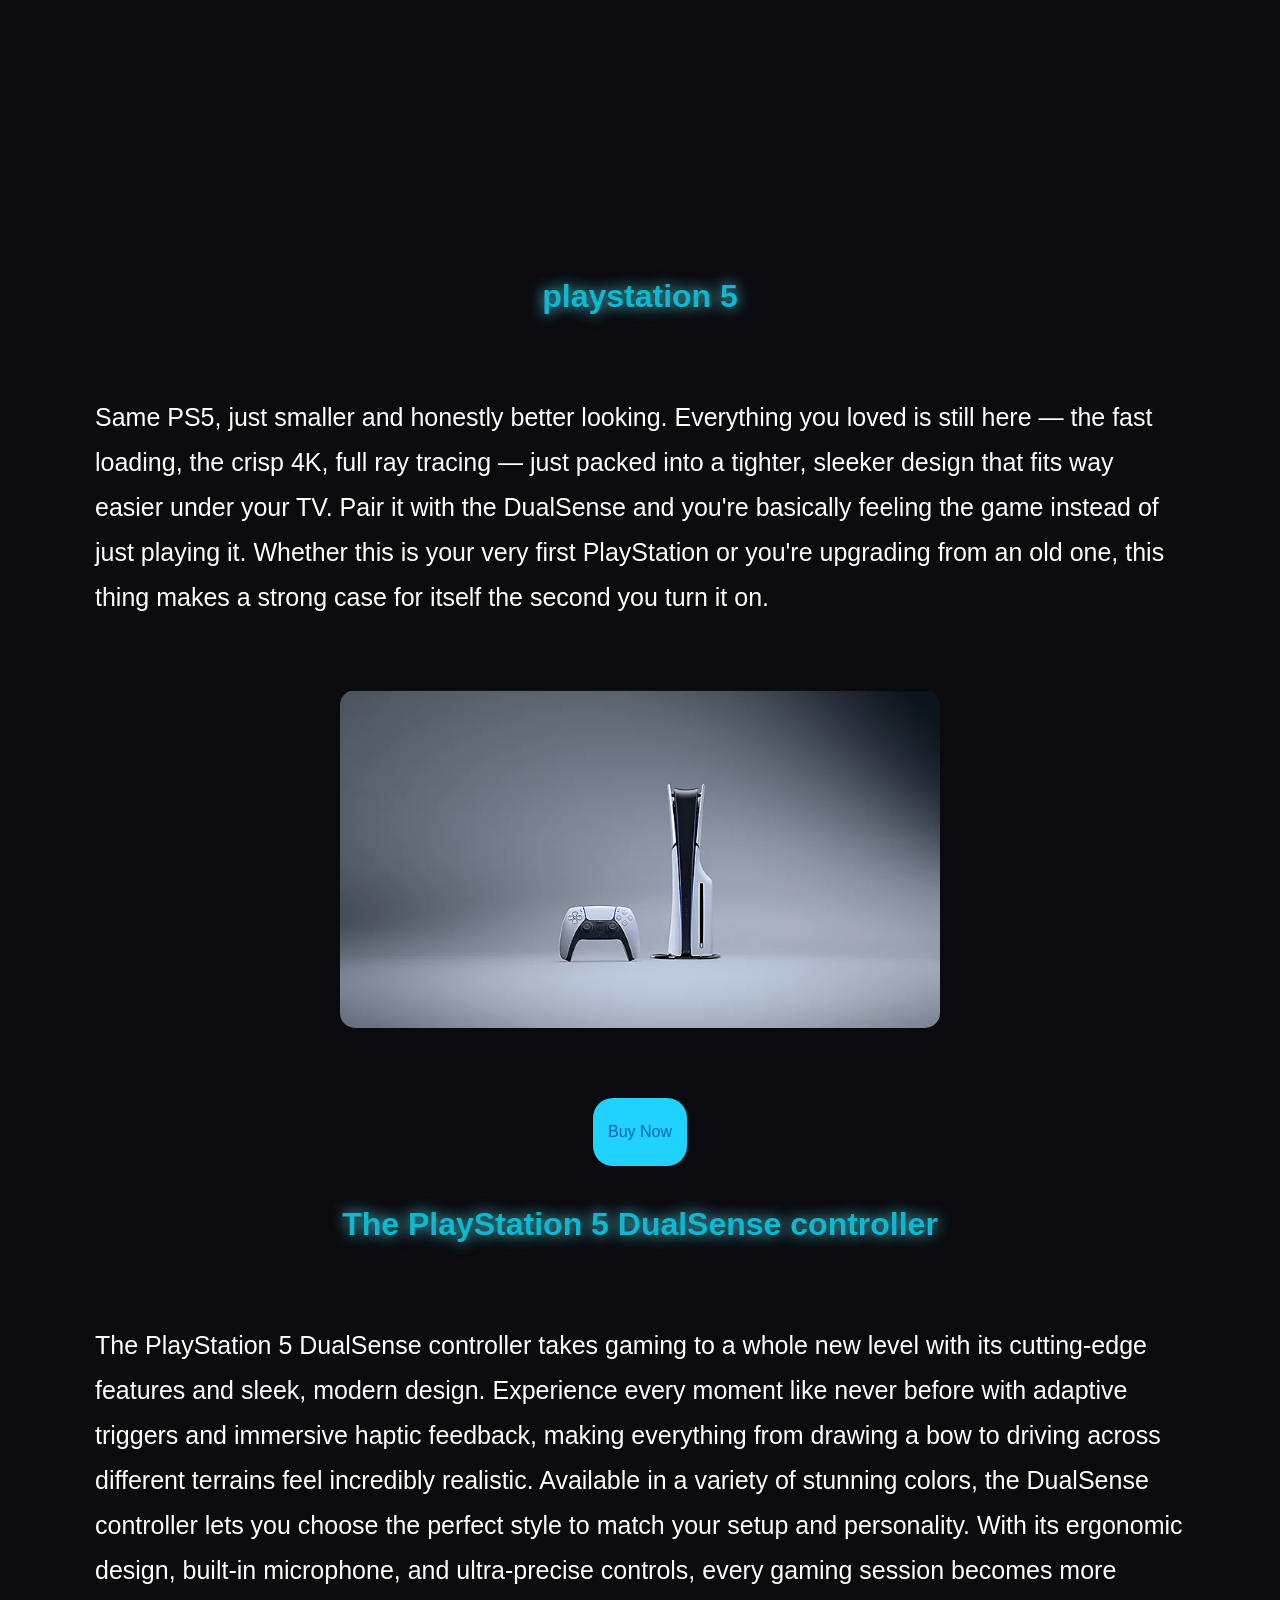
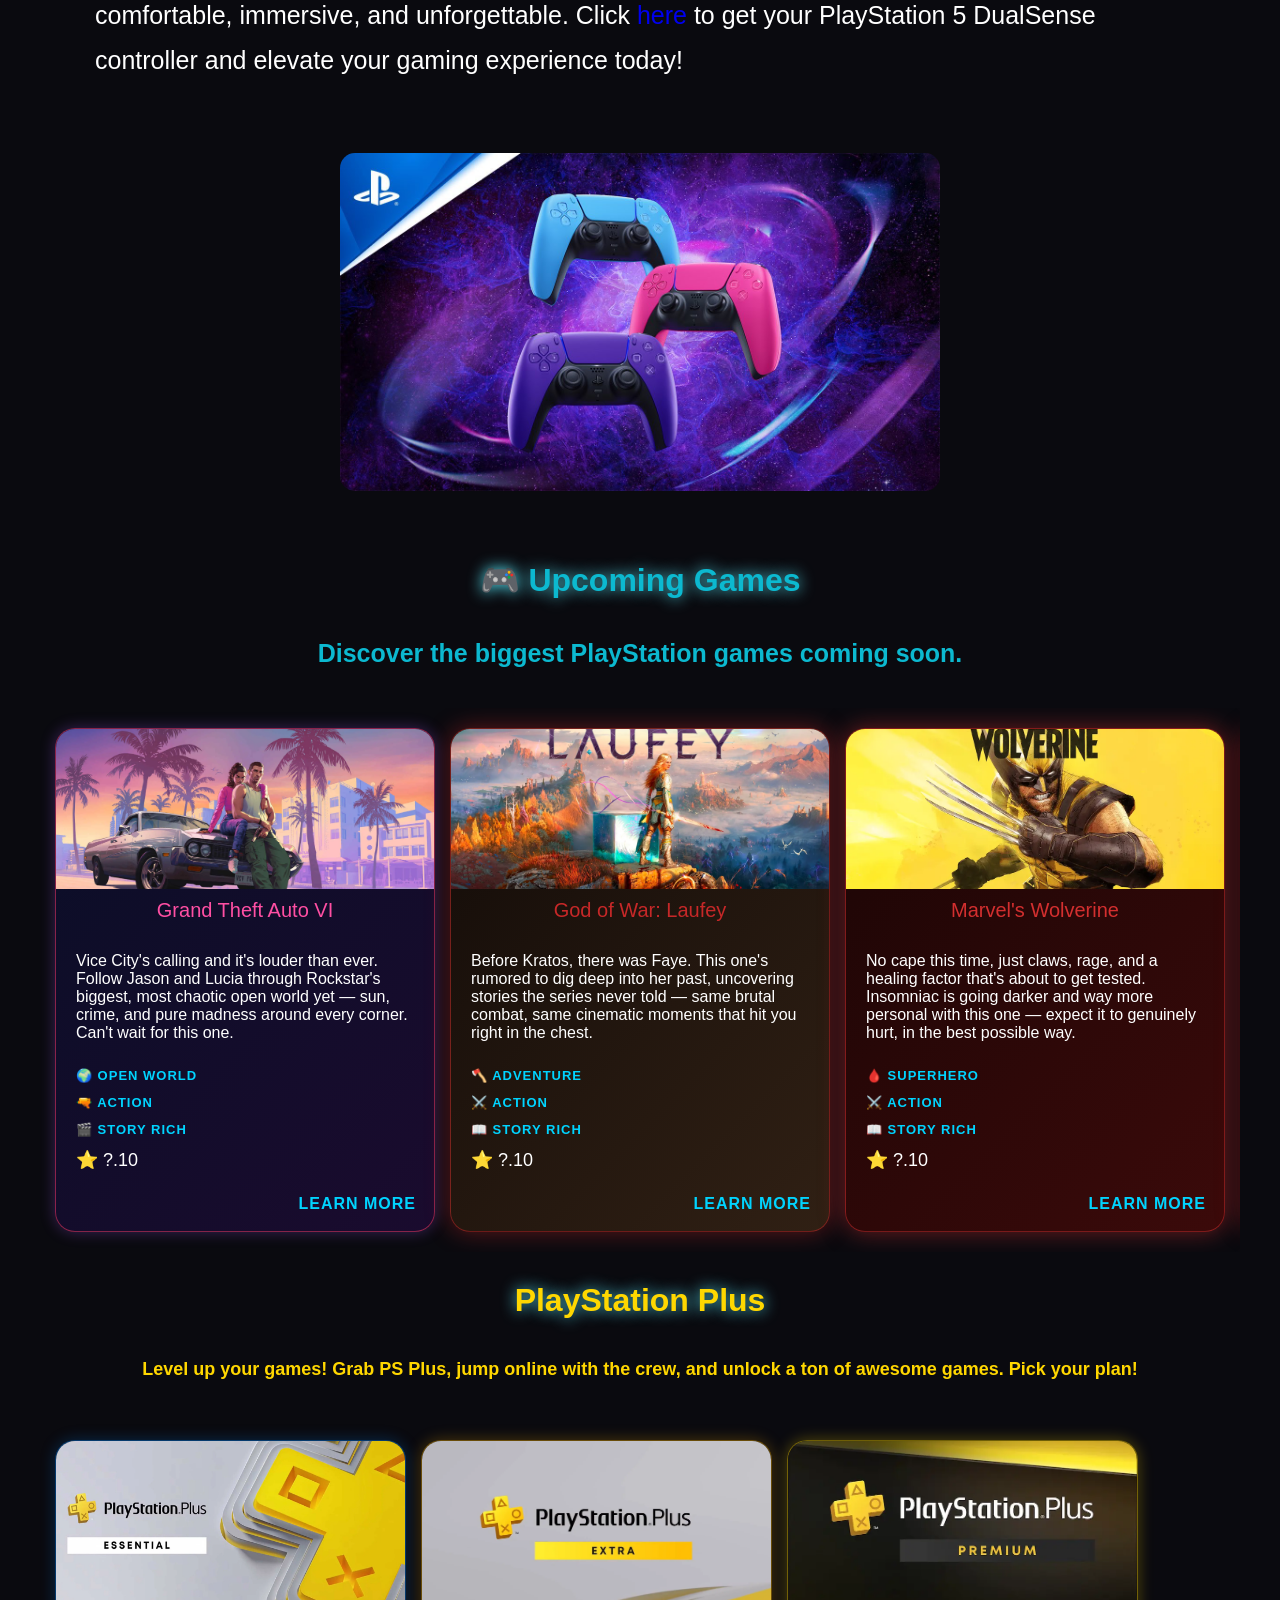
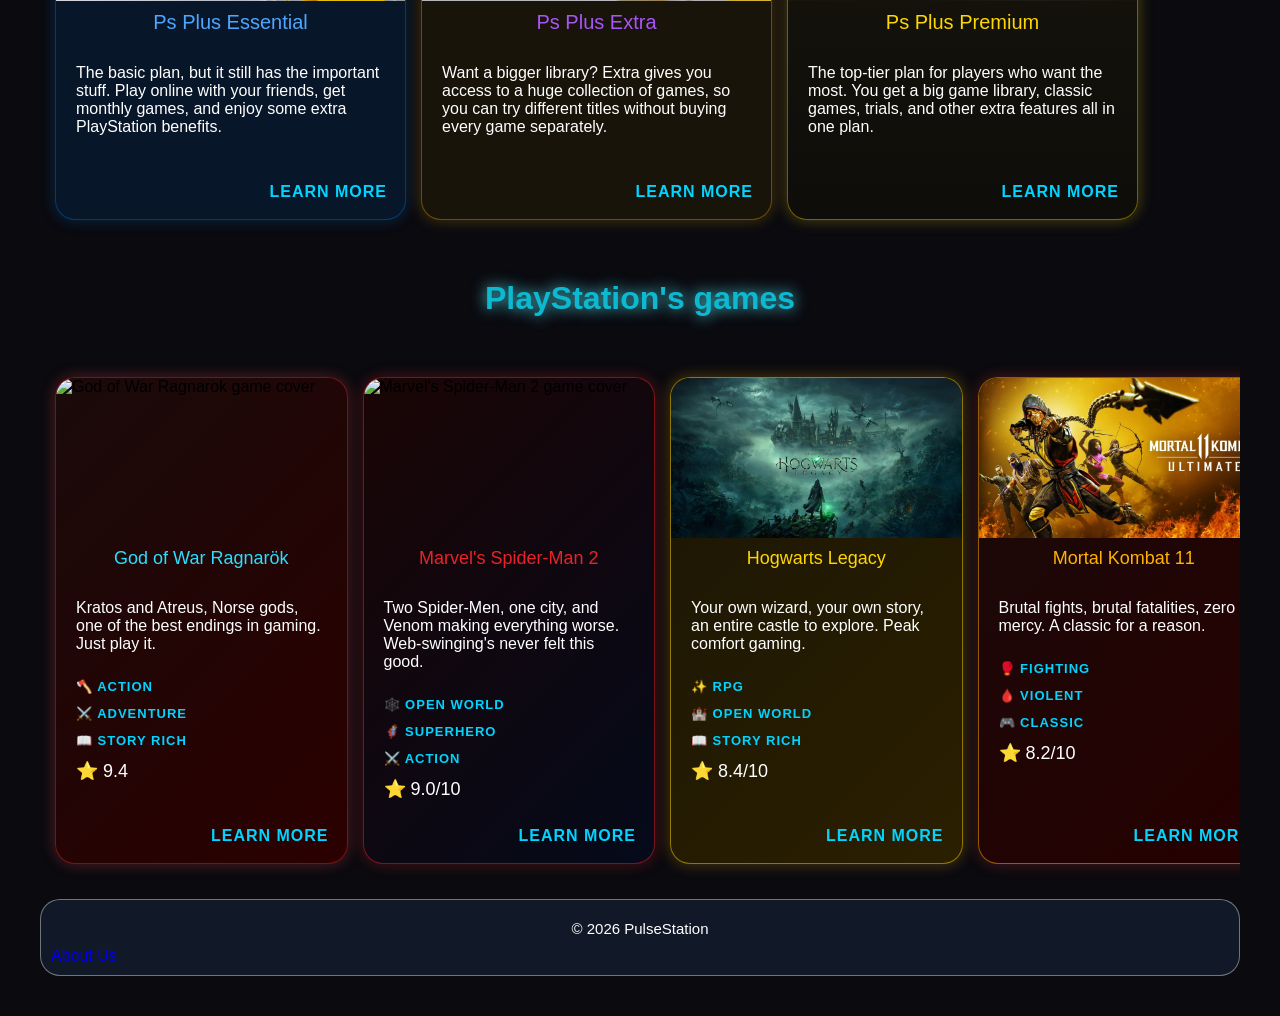
==== commit 2c92b7b0: "Update index.html" ====
--- a/index.html
+++ b/index.html
@@ -4,7 +4,7 @@
 <head>
   <link rel="stylesheet" href="https://fonts.googleapis.com/icon?family=Material+Icons">
   <meta charset="UTF-8">
-  <link rel="stylesheet" href="./style.css">
+  <link rel="stylesheet" href="style.css">
   <meta name="viewport" content="width=device-width, initial-scale=1.0">
   
   <title>PulseStation | Home</title>
@@ -21,10 +21,10 @@
   <input type="checkbox" id="menu">
  
   <nav class="menu">
-    <a class="nav-a" href="./index.html">🏠Home</a>
-    <a class="nav-a" href="./html/games.html">🎮Games</a>
-    <a class="nav-a" href="./html/console.html">🕹️Consoles</a>
-    <a class="nav-a" href="./html/login-and-sign-up.html">🔐 Account</a>
+    <a class="nav-a" href="index.html">🏠Home</a>
+    <a class="nav-a" href="games.html">🎮Games</a>
+    <a class="nav-a" href="console.html">🕹️Consoles</a>
+    <a class="nav-a" href="login-and-sign-up.html">🔐 Account</a>
     <details>
       <summary>⚙️Settings</summary>
     </details>
@@ -36,15 +36,15 @@
     <label class="hambrger" for="menu"></label>
 
     <div class="logo-nav-group">
-      <a href="./index.html" class="logo-link">
+      <a href="index.html" class="logo-link">
         <span class="website-name">PulseStation</span>
       </a>
 
       <nav class="desktop-nav">
-        <a href="./index.html">Home</a>
-        <a href="./html/games.html">Games</a>
-        <a href="./html/console.html">Consoles</a>
-        <a href="./html/login-and-sign-up.html">Account</a>
+        <a href="index.html">Home</a>
+        <a href="games.html">Games</a>
+        <a href="console.html">Consoles</a>
+        <a href="login-and-sign-up.html">Account</a>
       </nav>
     </div>
 
@@ -122,7 +122,7 @@
             <span class="genre">🔫 Action</span>
             <span class="genre">🎬 Story Rich</span>
             <span class="score">⭐ ?.10</span>
-            <a class="learn-more" href="./html/gta6.html">Learn More</a>
+            <a class="learn-more" href="gta6.html">Learn More</a>
           </div>
         </div>
 
@@ -231,7 +231,7 @@
             <span class="genre">⚔️ Adventure</span>
             <span class="genre">📖 Story Rich</span>
             <span class="score">⭐ 9.4</span>
-            <a class="learn-more" href="./html/godofwar.html">Learn More</a>
+            <a class="learn-more" href="godofwar.html">Learn More</a>
           </div>
         </div>
 
@@ -245,7 +245,7 @@
             <span class="genre">🦸 Superhero</span>
             <span class="genre">⚔️ Action</span>
             <span class="score">⭐ 9.0/10</span>
-            <a class="learn-more" href="./html/spiderman2.html">Learn More</a>
+            <a class="learn-more" href="spiderman2.html">Learn More</a>
           </div>
         </div>
 
@@ -352,11 +352,12 @@
 
   <footer>
     <span class="footer-span">© 2026 PulseStation</span>
-    <a href="./index.html#about">About Us</a>
+    <a href="index.html#about">About Us</a>
   </footer>
 
   <a class="back-to-top" href="#top"><i class="material-icons">keyboard_arrow_up</i></a>
-  <script src="./script.js"></script>
+  <script src="script.js"></script>
 </body>
 
 </html>
+
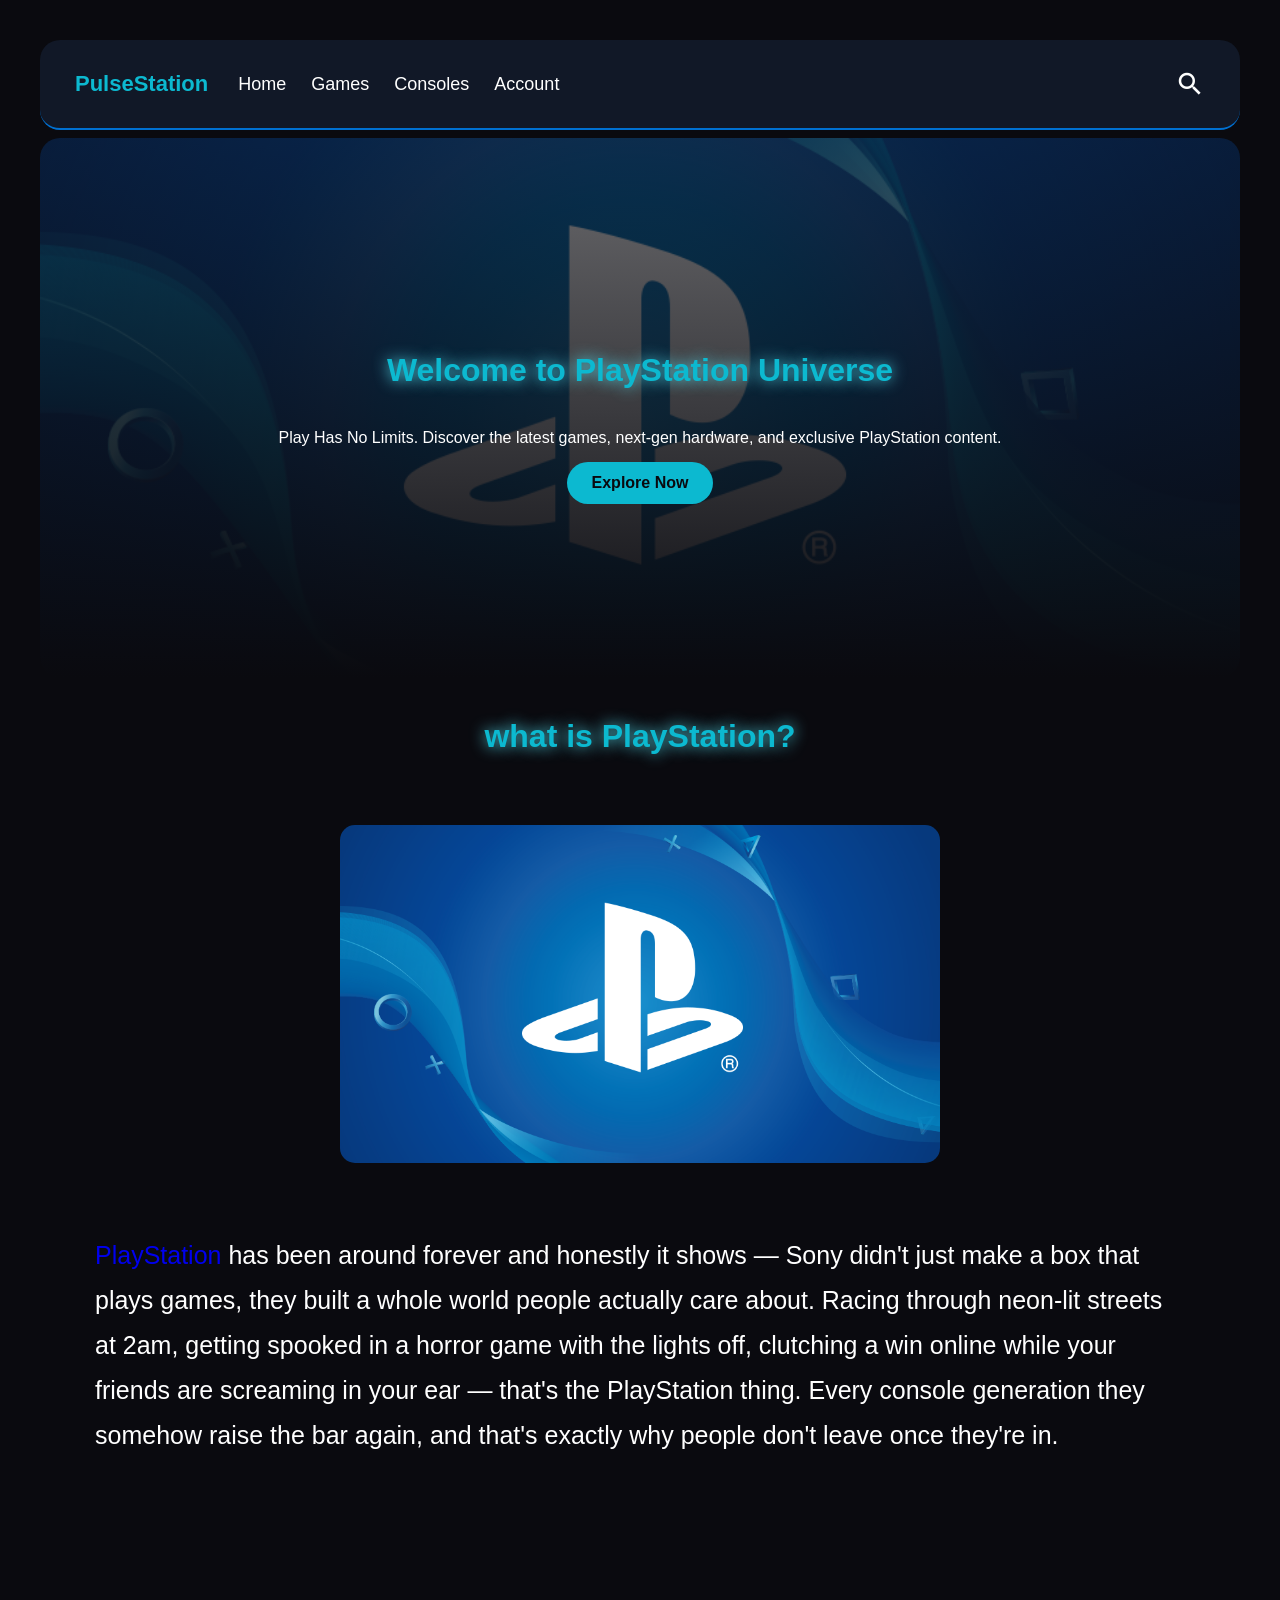
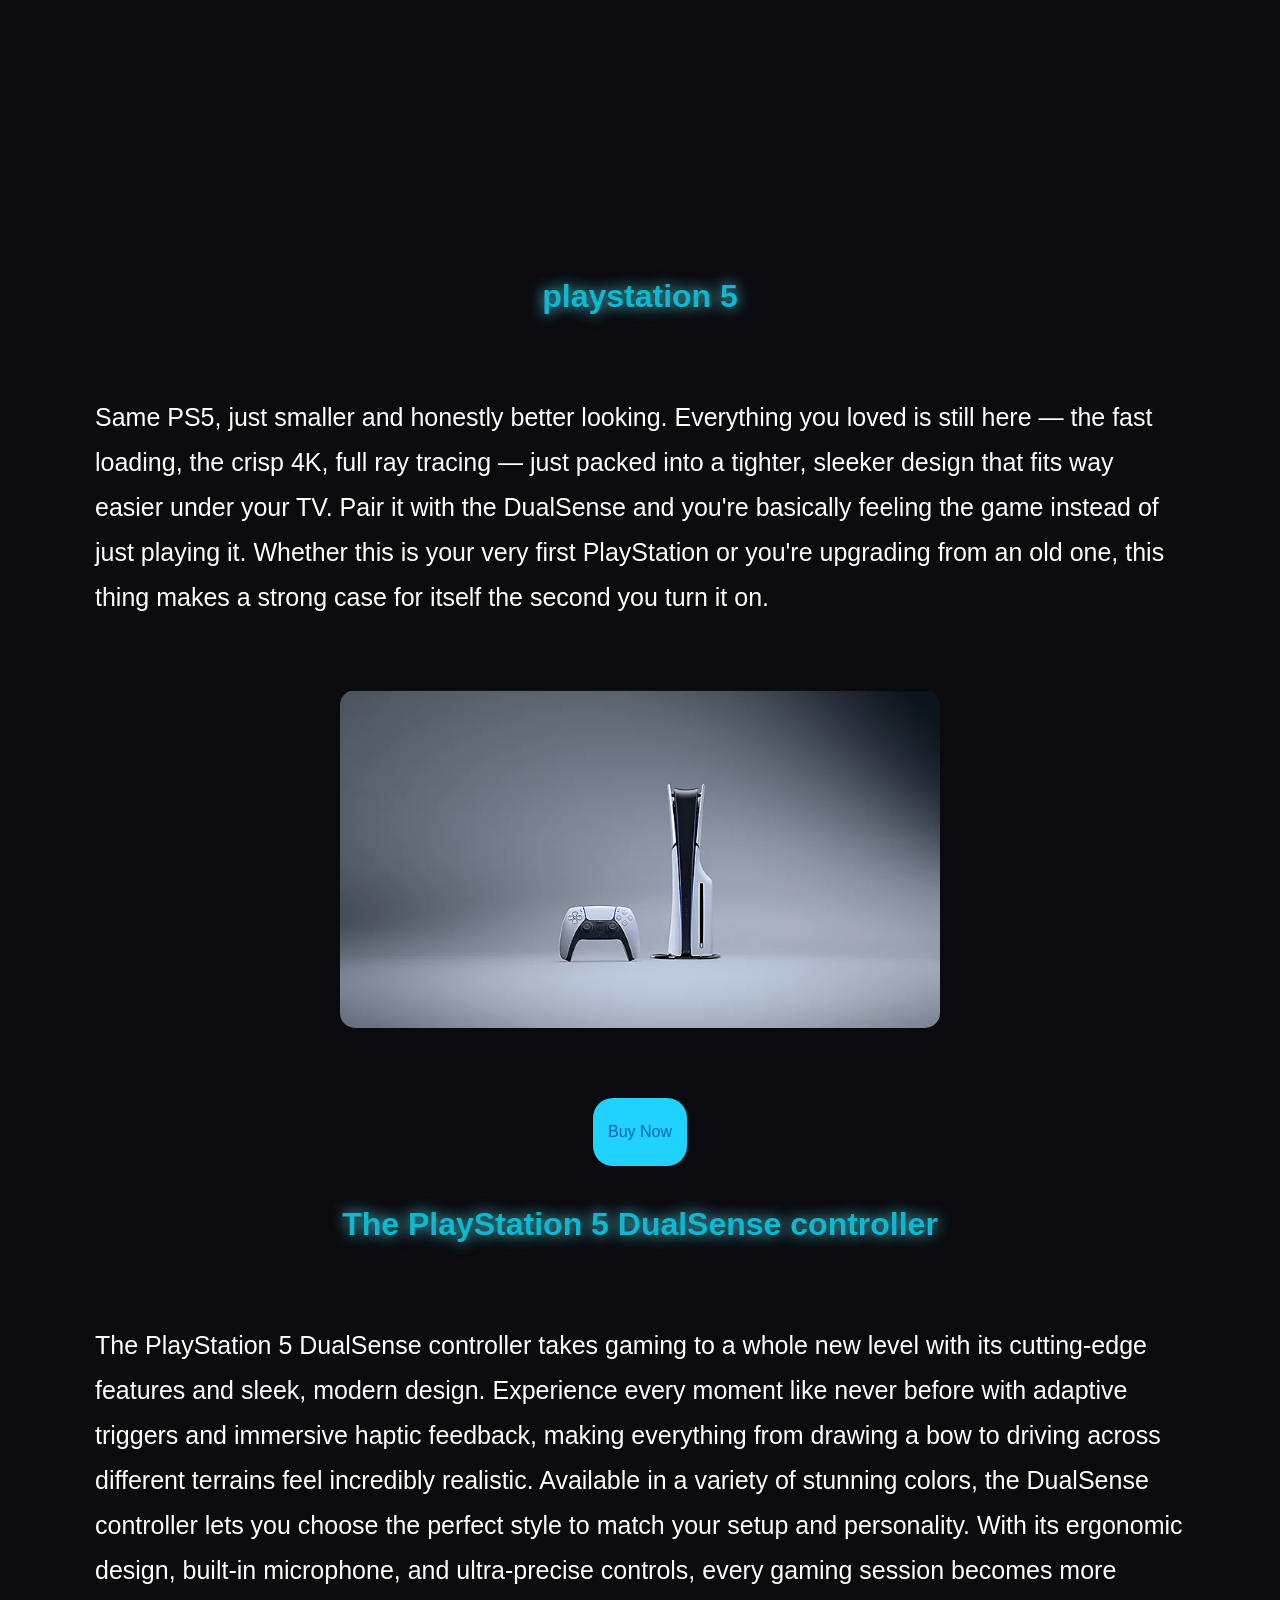
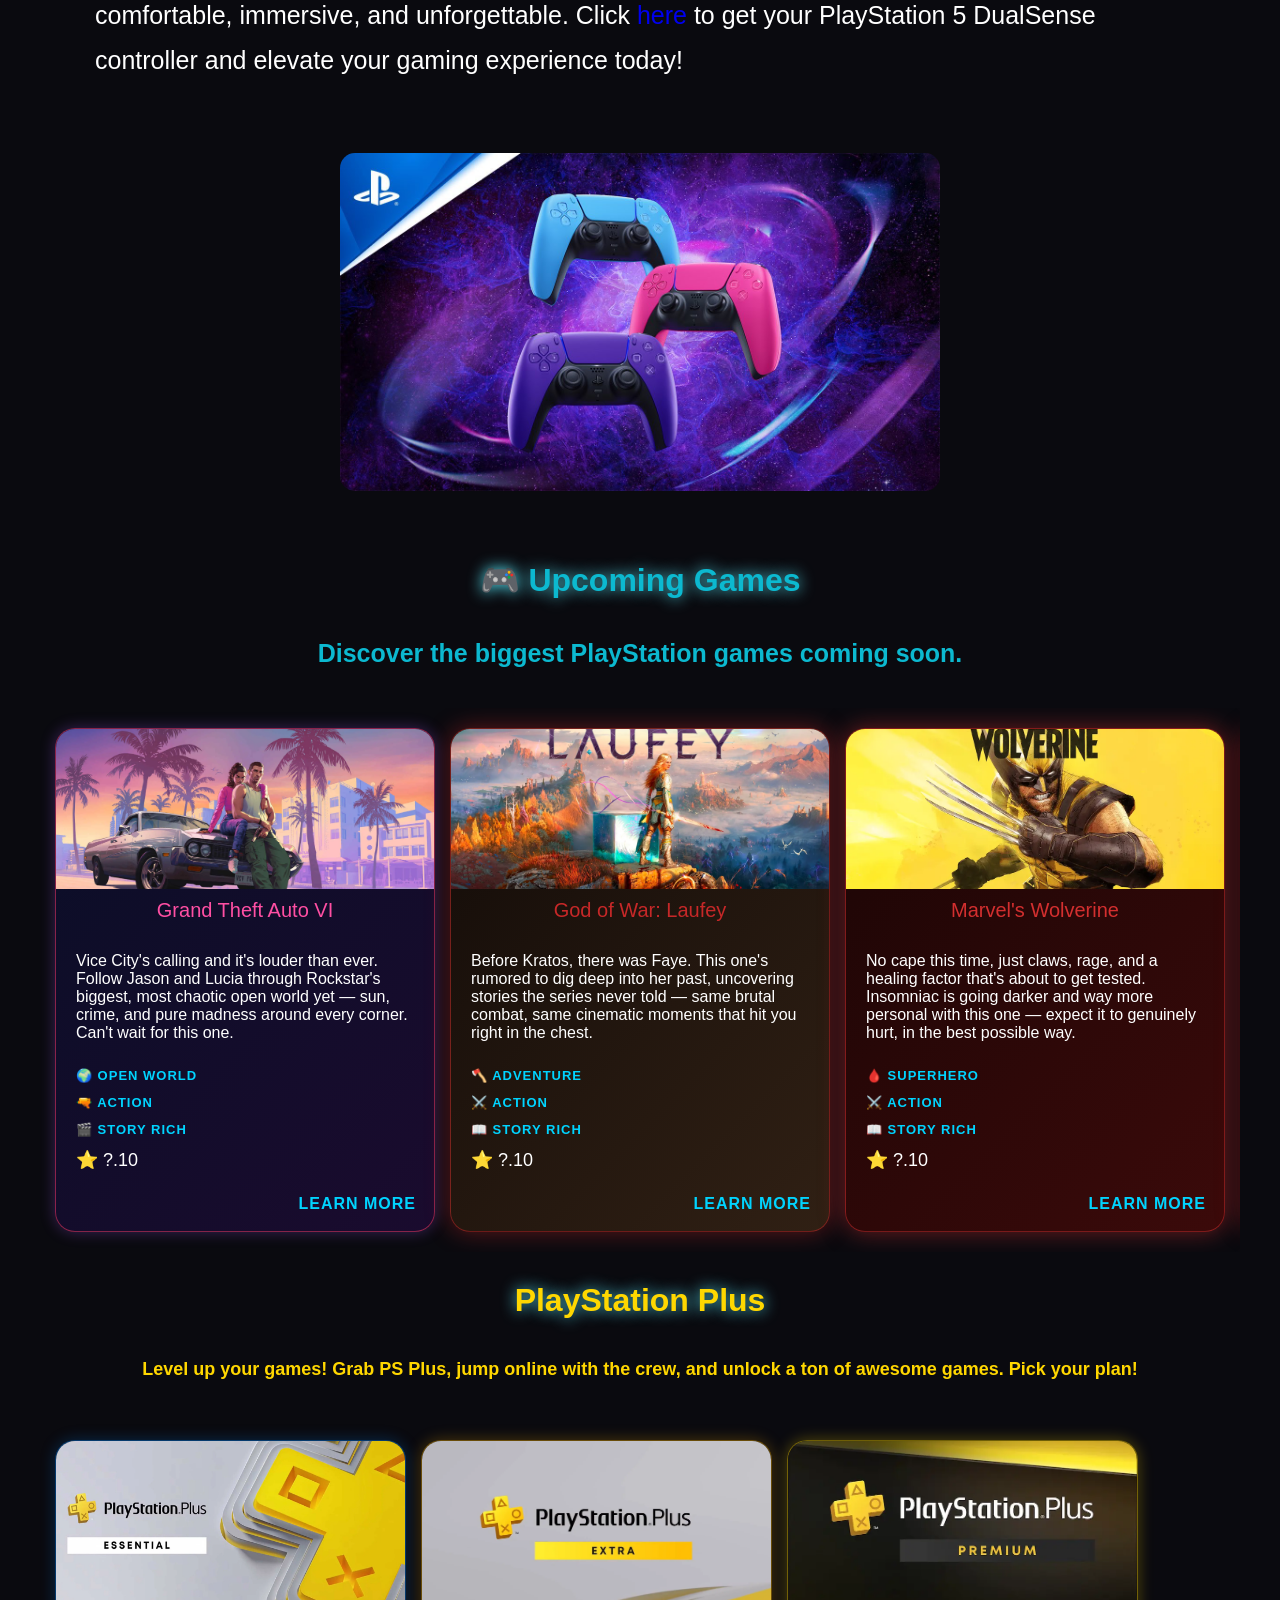
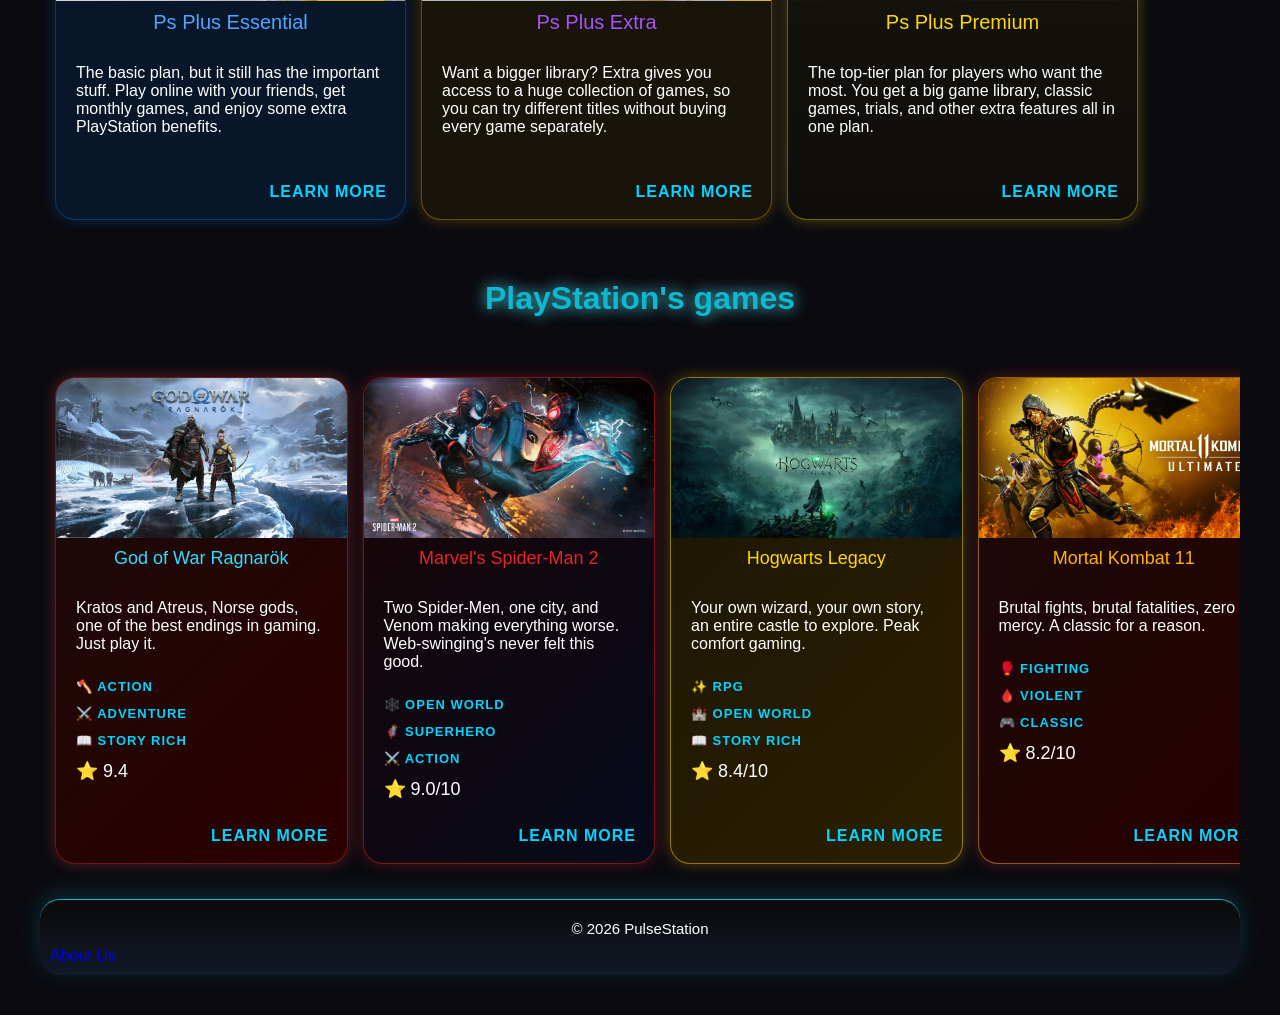
==== commit 6bb61f8c: "Add files via upload" ====
--- a/index.html
+++ b/index.html
@@ -4,9 +4,9 @@
 <head>
   <link rel="stylesheet" href="https://fonts.googleapis.com/icon?family=Material+Icons">
   <meta charset="UTF-8">
-  <link rel="stylesheet" href="style.css">
+  <link rel="stylesheet" href="./style.css">
   <meta name="viewport" content="width=device-width, initial-scale=1.0">
-  
+
   <title>PulseStation | Home</title>
   <meta name="description" content="PulseStation - Everything about PlayStation consoles and games in one place.">
   <link rel="icon" href="images/favicon.webp" type="image/webp">
@@ -18,42 +18,79 @@
 </head>
 
 <body id="top">
+
   <input type="checkbox" id="menu">
- 
+  <input type="checkbox" id="close-menu">
+
   <nav class="menu">
-    <a class="nav-a" href="index.html">🏠Home</a>
-    <a class="nav-a" href="games.html">🎮Games</a>
-    <a class="nav-a" href="console.html">🕹️Consoles</a>
-    <a class="nav-a" href="login-and-sign-up.html">🔐 Account</a>
-    <details>
-      <summary>⚙️Settings</summary>
-    </details>
+
+    <div class="label-div">
+      <label class="close-window" for="menu">
+        <span class="material-icons">close</span>
+      </label>
+    </div>
+
+    <a class="nav-a" href="./index.html">
+      <span class="material-icons">home</span>
+      Home
+    </a>
+
+    <a class="nav-a" href="./games.html">
+      <span class="material-icons">sports_esports</span>
+      Games
+    </a>
+
+    <a class="nav-a" href="./console.html">
+      <span class="material-icons">videogame_asset</span>
+      Consoles
+    </a>
+<details>
+    <summary>
+      <span class="material-icons">settings</span>
+      Settings
+    </summary>
+</details>
+    <div class="login-signup-div">
+      <a href="./signup.html">Sign Up</a>
+      <a href="./login.html">Login</a>
+    </div>
+
   </nav>
 
   <label class="overlay" for="menu"></label>
 
   <header>
-    <label class="hambrger" for="menu"></label>
+
+    <label class="hambrger" for="menu">
+      <span class="material-icons">density_medium</span>
+    </label>
 
     <div class="logo-nav-group">
-      <a href="index.html" class="logo-link">
+
+      <a href="./index.html" class="logo-link">
         <span class="website-name">PulseStation</span>
       </a>
 
       <nav class="desktop-nav">
-        <a href="index.html">Home</a>
-        <a href="games.html">Games</a>
-        <a href="console.html">Consoles</a>
-        <a href="login-and-sign-up.html">Account</a>
+        <a href="./index.html">Home</a>
+        <a href="./games.html">Games</a>
+        <a href="./console.html">Consoles</a>
+        <a href="./login-and-sign-up.html">Account</a>
       </nav>
+
     </div>
 
-    <a class="search-img" href="https://store.playstation.com/en-us/search" target="_blank" rel="noopener">
-      <img class="shopping" src="images/search.svg" alt="Search PlayStation Store">
+    <a class="search-a"
+       href="https://store.playstation.com/en-us/search"
+       target="_blank"
+       rel="noopener">
+      <span class="material-icons">search</span>
     </a>
+
   </header>
 
   <main>
+
     <section class="hero-section" style="--hero-bg: url('images/Playlogo.png'); --accent-color: #0070d1;">
       <div class="hero-content">
         <h1>Welcome to PlayStation Universe</h1>
@@ -63,19 +100,20 @@
     </section>
 
     <section>
+
       <h2 id="about">what is PlayStation?</h2>
-      
+
       <div class="image-container">
         <img class="site-img" src="images/Playlogo.png" loading="lazy" alt="PlayStation logo">
       </div>
-      
+
       <div class="about-playstation">
         <p class="playstation-p">
           <a class="a-p" href="https://PlayStation.com">PlayStation</a>
           has been around forever and honestly it shows — Sony didn't just make a box that plays games, they built a whole world people actually care about. Racing through neon-lit streets at 2am, getting spooked in a horror game with the lights off, clutching a win online while your friends are screaming in your ear — that's the PlayStation thing. Every console generation they somehow raise the bar again, and that's exactly why people don't leave once they're in.
         </p>
       </div>
-      
+
       <div class="video-div">
         <video autoplay muted loop>
           <source src="videos/ps5-pro-advanced-ray-tracing-video-01-en-16aug24.mp4" type="video/mp4">
@@ -83,6 +121,7 @@
       </div>
 
       <h2 id="playstation5">playstation 5</h2>
+
       <div class="about-playstation">
         <p class="playstation-p">
           Same PS5, just smaller and honestly better looking. Everything you loved is still here — the fast loading, the crisp 4K, full ray tracing — just packed into a tighter, sleeker design that fits way easier under your TV. Pair it with the DualSense and you're basically feeling the game instead of just playing it. Whether this is your very first PlayStation or you're upgrading from an old one, this thing makes a strong case for itself the second you turn it on.
@@ -92,12 +131,13 @@
       <div class="image-container">
         <img class="site-img" src="images/playstation5-slim.webp" loading="lazy" alt="PlayStation 5 Slim console">
       </div>
-      
+
       <div class="buy-play-div">
         <a class="buy-play" href="https://direct.playstation.com/en-us/buy-consoles/playstation5-console-covers-slim" target="_blank" rel="noopener">Buy Now</a>
       </div>
 
       <h3 id="dualsense">The PlayStation 5 DualSense controller</h3>
+
       <div class="about-playstation">
         <p class="playstation-p">
           The PlayStation 5 DualSense controller takes gaming to a whole new level with its cutting-edge features and sleek, modern design. Experience every moment like never before with adaptive triggers and immersive haptic feedback, making everything from drawing a bow to driving across different terrains feel incredibly realistic. Available in a variety of stunning colors, the DualSense controller lets you choose the perfect style to match your setup and personality. With its ergonomic design, built-in microphone, and ultra-precise controls, every gaming session becomes more comfortable, immersive, and unforgettable. Click <a class="here" href="https://www.playstation.com/en-us/accessories/dualsense-wireless-controller/" target="_blank" rel="noopener">here</a> to get your PlayStation 5 DualSense controller and elevate your gaming experience today!
@@ -109,20 +149,25 @@
       </div>
 
       <h3 id="games">🎮 Upcoming Games</h3>
-      <p class="short" style="font-size:25px; font-weight:700;">Discover the biggest PlayStation games coming soon.</p>
+
+      <p class="short" style="font-size:25px; font-weight:700;">
+        Discover the biggest PlayStation games coming soon.
+      </p>
+
       <div class="games-div">
+
         <div class="image-container-games">
           <img class="card-img" src="gta6_images/Gtavi.webp" loading="lazy" alt="GTA 6 image">
           <iframe class="card-iframe" data-src="https://www.youtube.com/embed/VQRLujxTm3c?mute=1" loading="lazy" title="Grand Theft Auto VI Trailer 2"></iframe>
           <div class="gta-name">Grand Theft Auto VI</div>
-        
+
           <div class="information-div">
             <p>Vice City's calling and it's louder than ever. Follow Jason and Lucia through Rockstar's biggest, most chaotic open world yet — sun, crime, and pure madness around every corner. Can't wait for this one.</p>
             <span class="genre">🌍 Open World</span>
             <span class="genre">🔫 Action</span>
             <span class="genre">🎬 Story Rich</span>
             <span class="score">⭐ ?.10</span>
-            <a class="learn-more" href="gta6.html">Learn More</a>
+            <a class="learn-more" href="./gta6.html">Learn More</a>
           </div>
         </div>
 
@@ -130,7 +175,7 @@
           <img class="card-img" src="images/god-of-war-laufey-playstation-5-playstation-store-cover.webp" loading="lazy" alt="God of War: Laufey image">
           <iframe class="card-iframe" data-src="https://www.youtube.com/embed/wrOLWqBSz-0?mute=1" loading="lazy" title="God of War: Laufey Trailer"></iframe>
           <div class="gow-name">God of War: Laufey</div>
-        
+
           <div class="information-div">
             <p>Before Kratos, there was Faye. This one's rumored to dig deep into her past, uncovering stories the series never told — same brutal combat, same cinematic moments that hit you right in the chest.</p>
             <span class="genre">🪓 Adventure</span>
@@ -145,7 +190,7 @@
           <img class="card-img" src="images/05a8d23ca19068015341a5fc2a248615a84ebb1b.webp" loading="lazy" alt="Marvel's Wolverine image">
           <iframe class="card-iframe" data-src="https://www.youtube.com/embed/3Z42tBfBLJY?mute=1" loading="lazy" title="Marvel's Wolverine Trailer"></iframe>
           <div class="wolverine-name">Marvel's Wolverine</div>
-        
+
           <div class="information-div">
             <p>No cape this time, just claws, rage, and a healing factor that's about to get tested. Insomniac is going darker and way more personal with this one — expect it to genuinely hurt, in the best possible way.</p>
             <span class="genre">🩸 Superhero</span>
@@ -155,12 +200,12 @@
             <span class="learn-more">Learn More</span>
           </div>
         </div>
-        
+
         <div class="image-container-silent-hill">
           <img class="card-img" src="images/0bc59ff9e7d7efc3e95b03ba3a1788556147dac61ef1c33d.webp" loading="lazy" alt="Silent Hill: Townfall image">
           <iframe class="card-iframe" data-src="https://www.youtube.com/embed/ROgBBbPVM0c?mute=1" loading="lazy" title="Silent Hill: Townfall Trailer"></iframe>
           <div class="silent-hill-name">Silent Hill: Townfall</div>
-        
+
           <div class="information-div">
             <p>A town that stops making sense the longer you stay in it. This is slow-burn horror done right — the kind of dread that creeps under your skin instead of just jumping out and startling you.</p>
             <span class="genre">😱 Horror</span>
@@ -175,7 +220,7 @@
           <img class="card-img" src="images/26757162.webp" loading="lazy" alt="Phantom Blade Zero image">
           <iframe class="card-iframe" data-src="https://www.youtube.com/embed/EZr1HXkEahs?mute=1" loading="lazy" title="Phantom Blade Zero Trailer"></iframe>
           <div class="phantom-blade-name">Phantom Blade Zero</div>
-        
+
           <div class="information-div">
             <p>Fast swords, a dark martial arts world, and a revenge story that doesn't hold back. If you're into combat that feels stylish and brutal at the same time, this one was made for you.</p>
             <span class="genre">⚔️ Action RPG</span>
@@ -185,12 +230,17 @@
             <span class="learn-more">Learn More</span>
           </div>
         </div>
+
       </div>
 
       <h3 id="plus" style="color:#FFD700; margin-top:30px;">PlayStation Plus</h3>
-      <p class="short" style="color:#FFD700; font-size:18px; font-weight: 900;">Level up your games! Grab PS Plus, jump online with the crew, and unlock a ton of awesome games. Pick your plan!</p>
-      
+
+      <p class="short" style="color:#FFD700; font-size:18px; font-weight:900;">
+        Level up your games! Grab PS Plus, jump online with the crew, and unlock a ton of awesome games. Pick your plan!
+      </p>
+
       <div class="games-div">
+
         <div class="image-container-ps-plus">
           <img class="card-plus-img" src="images/playstation-plus-essential-scaled.webp" loading="lazy" alt="ps plus essential image">
           <div class="essential-name">Ps Plus Essential</div>
@@ -217,21 +267,25 @@
             <span class="learn-more">Learn More</span>
           </div>
         </div>
+
       </div>
 
       <h4>PlayStation's games</h4>
+
       <div class="games-div">
+
         <div class="image-container-ragnarok">
           <img class="card-img" src="godofwar_images/gow-pic1.webp" loading="lazy" alt="God of War Ragnarok game cover">
           <iframe class="card-iframe" data-src="https://www.youtube.com/embed/g1wr0DfV73E?mute=1" loading="lazy" title="image-container-ragnarok Trailer"></iframe>
           <div class="ragnarok-name">God of War Ragnarök</div>
+
           <div class="information-div">
             <p>Kratos and Atreus, Norse gods, one of the best endings in gaming. Just play it.</p>
             <span class="genre">🪓 Action</span>
             <span class="genre">⚔️ Adventure</span>
             <span class="genre">📖 Story Rich</span>
             <span class="score">⭐ 9.4</span>
-            <a class="learn-more" href="godofwar.html">Learn More</a>
+            <a class="learn-more" href="./godofwar.html">Learn More</a>
           </div>
         </div>
 
@@ -239,13 +293,14 @@
           <img class="card-img" src="spiderman2_images/marvels-spider-man-2-3840x2160-30218.webp" loading="lazy" alt="Marvel's Spider-Man 2 game cover">
           <iframe class="card-iframe" data-src="https://www.youtube.com/embed/9fVYKsEmuRo?mute=1" loading="lazy" title="image-container-sp2 Trailer"></iframe>
           <div class="sp2-name">Marvel's Spider-Man 2</div>
+
           <div class="information-div">
             <p>Two Spider-Men, one city, and Venom making everything worse. Web-swinging's never felt this good.</p>
             <span class="genre">🕸️ Open World</span>
             <span class="genre">🦸 Superhero</span>
             <span class="genre">⚔️ Action</span>
             <span class="score">⭐ 9.0/10</span>
-            <a class="learn-more" href="spiderman2.html">Learn More</a>
+            <a class="learn-more" href="./spiderman2.html">Learn More</a>
           </div>
         </div>
 
@@ -253,6 +308,7 @@
           <img class="card-img" src="images/Hogwarts.webp" loading="lazy" alt="Hogwarts Legacy game cover">
           <iframe class="card-iframe" data-src="https://www.youtube.com/embed/NTnok1LvKUk?mute=1" loading="lazy" title="image-container-hogwarts Trailer"></iframe>
           <div class="hogwarts-name">Hogwarts Legacy</div>
+
           <div class="information-div">
             <p>Your own wizard, your own story, an entire castle to explore. Peak comfort gaming.</p>
             <span class="genre">✨ RPG</span>
@@ -267,6 +323,7 @@
           <img class="card-img" src="images/Mortal11.webp" loading="lazy" alt="Mortal Kombat 11 game cover">
           <iframe class="card-iframe" data-src="https://www.youtube.com/embed/JTGRHx3H6N0?mute=1" loading="lazy" title="image-container-mortal11 Trailer"></iframe>
           <div class="mortal11-name">Mortal Kombat 11</div>
+
           <div class="information-div">
             <p>Brutal fights, brutal fatalities, zero mercy. A classic for a reason.</p>
             <span class="genre">🥊 Fighting</span>
@@ -281,6 +338,7 @@
           <img class="card-img" src="images/Lego.webp" loading="lazy" alt="Lego Batman Legacy of the Dark Knight game cover">
           <iframe class="card-iframe" data-src="https://www.youtube.com/embed/DfJaUpW_P00?mute=1" loading="lazy" title="image-container-lego Trailer"></iframe>
           <div class="lego-name">Lego Batman Legacy of the Dark Knight</div>
+
           <div class="information-div">
             <p>Gotham but make it Lego — funny, chaotic, and somehow still a good Batman story.</p>
             <span class="genre">🦇 Action</span>
@@ -295,6 +353,7 @@
           <img class="card-img" src="images/Ghost-of-Yotei.webp" loading="lazy" alt="Ghost Of Yotei game cover">
           <iframe class="card-iframe" data-src="https://www.youtube.com/embed/sLcksHR30UA?mute=1" loading="lazy" title="image-container-ghost-of-yotei Trailer"></iframe>
           <div class="ghost-of-yotei-name">Ghost of Yōtei</div>
+
           <div class="information-div">
             <p>Snowy mountains, a lone warrior, revenge on her mind. From the makers of Tsushima.</p>
             <span class="genre">❄️ Samurai</span>
@@ -309,6 +368,7 @@
           <img class="card-img" src="images/Gost.webp" loading="lazy" alt="Ghost Of Tsushima game cover">
           <iframe class="card-iframe" data-src="https://www.youtube.com/embed/sc4_dXjkCl8?mute=1" loading="lazy" title="image-container-ghost-of-tsushima Trailer"></iframe>
           <div class="tsushima-name">Ghost of Tsushima</div>
+
           <div class="information-div">
             <p>One of the most beautiful games ever made. Also happens to have great sword fights.</p>
             <span class="genre">🍁 Samurai</span>
@@ -323,6 +383,7 @@
           <img class="card-img" src="images/Assassins.webp" loading="lazy" alt="Assassin's Creed Shadows game cover">
           <iframe class="card-iframe" data-src="https://www.youtube.com/embed/f2s4cgHsnTA?mute=1" loading="lazy" title="image-container-assassin Trailer"></iframe>
           <div class="assassin-name">Assassin's Creed Shadows</div>
+
           <div class="information-div">
             <p>Feudal Japan, two very different assassins, stealth done right.</p>
             <span class="genre">🥷 Stealth</span>
@@ -337,6 +398,7 @@
           <img class="card-img" src="images/resident-evil-requiem.webp" loading="lazy" alt="Resident Evil Requiem game cover">
           <iframe class="card-iframe" data-src="https://www.youtube.com/embed/9lrThxCoznw?mute=1" loading="lazy" title="image-container-resident Trailer"></iframe>
           <div class="resident-name">Resident Evil Requiem</div>
+
           <div class="information-div">
             <p>New nightmare, same terrifying Resident Evil dread. Sleep with the lights on.</p>
             <span class="genre">😱 Horror</span>
@@ -346,18 +408,23 @@
             <span class="learn-more">Learn More</span>
           </div>
         </div>
-      </div>
+
+      </div>
+
     </section>
+
   </main>
 
   <footer>
     <span class="footer-span">© 2026 PulseStation</span>
-    <a href="index.html#about">About Us</a>
+    <a href="./index.html#about">About Us</a>
   </footer>
 
-  <a class="back-to-top" href="#top"><i class="material-icons">keyboard_arrow_up</i></a>
-  <script src="script.js"></script>
+  <a class="back-to-top" href="#top">
+    <i class="material-icons">keyboard_arrow_up</i>
+  </a>
+
+  <script src="./script.js"></script>
+
 </body>
-
-</html>
-
+</html>
--- a/style.css
+++ b/style.css
@@ -28,7 +28,12 @@
 }
 
 header {
-  width: 100%;
+  
+    width: 100%;
+    
+    
+    border-radius: 16px;
+  
   height: 70px;
   margin-bottom: 8px;
   padding: 10px;
@@ -43,8 +48,7 @@
    
   border-bottom: 2px solid #0070d1;
   z-index: 100;
-    border-bottom-left-radius: 20px;
-    border-bottom-right-radius: 20px;
+    
 }
 
 .desktop-nav{
@@ -64,15 +68,25 @@
   width: 40px;
   text-align: center;
   cursor: pointer;
-    color: #ffffff;
+color: #ffffff;
   
   font-size: 26px;
 }
-.hambrger::before{
-  content: "☰";
-}
-#menu:checked ~ header .hambrger::before{
-  content: "✕";
+
+.hambrger .material-icons{
+    width: 40px;
+  text-align: center;
+  cursor: pointer;
+color: #ffffff;
+ vertical-align: middle;
+  font-size: 24px;
+}
+.search-a .material-icons{
+    vertical-align: middle;
+    font-size: 30px;
+    color:#ffffff;
+    cursor:pointer;
+    
 }
 .logo-link {
   display: flex;
@@ -86,27 +100,59 @@
 #menu {
   display: none;
 }
-
+#close-menu{
+    display: none;
+}
 #menu:checked ~ .menu {
-  transform: translateY(0);
+
+    transform: translateY(0);
     max-height: 500px;
     opacity: 1;
     visibility: visible;
 }
-
+.label-div{
+    
+    position: absolute;
+    top:10px;
+    right: 10px;
+    padding: 10px;
+}
+.close-window{
+   display: flex;
+  justify-content: center;
+  align-items: center;
+  width: 38px;
+  height: 38px;
+  border-radius: 50%;
+  background: rgba(12, 185, 208, 0.1);
+  border: 1px solid rgba(12, 185, 208, 0.4);
+  color: #0cb9d0;
+  font-size: 18px;
+  transition: 0.3s ease;
+ 
+    
+    
+}
+
+.close-window:hover{
+    background: rgba(12, 185, 208, 0.25);
+  transform: rotate(90deg);
+
+}
 .menu {
   position: fixed;
   top: 70px;
-  width: 200px;
+  width: 100%;
   height: auto;
   background: linear-gradient(180deg, #0a0a0a 0%, #111827 100%);
   transition: 0.4s ease;
-  padding-top: 20px;
+  padding-top: 5px;
   left:0;
-  transform: translateX(-100%);
+  
   z-index: 1000;
   margin: 0;
   border-radius: 15px;
+    
   box-shadow: 0 0 25px rgba(12, 185, 208, 0.4);
   border-right: 1px solid #0cb9d0;
   font-size: 20px;
@@ -124,16 +170,20 @@
   left: 0;
   right: 0;
   bottom: 0;
-  background-color: rgba(0,0,0,0.6);
+  background-color: rgba(0,0,0,0.4);
   z-index: 999;
 }
 
 #menu:checked ~ .overlay {
   display: block;
 }
-
+.menu .material-icons {
+    color: #0cb9d0;
+    margin-right: 2px;
+    vertical-align: middle;
+}
 .nav-a {
-  display: block;
+  display: table;
   text-decoration: none;
   font-size: 20px;
   position: relative;
@@ -145,7 +195,7 @@
 
 
 .nav-a2 {
-  display: block;
+  display: table;
   text-decoration: none;
   font-size: 12px;
   position: relative;
@@ -163,6 +213,34 @@
   padding: 25px 15px;
   font-size: 20px;
   white-space: nowrap;
+}
+.login-signup-div{
+    display: flex;
+    justify-content: center;
+    align-items:center;
+    gap:15px ;
+    padding: 20px;
+    border-top: 1px solid rgba(255,255,255,0.1);
+  margin-top: auto;
+  
+}
+
+.login-signup-div a {
+    text-align: center;
+    display: inline-block;
+    min-width: 120px;
+    background: transparent;
+  border: 1px solid #0cb9d0;
+  color: #0cb9d0;
+    border-radius:50px;
+    padding: 20px;
+    transition: 0.3s ease;
+}
+.login-signup-div a:hover {
+    transform: translateY(-5px);
+}
+.login-signup-div a:active{
+    transform: scale(0.5);
 }
 .hero-section {
   width: 100%;
@@ -227,6 +305,7 @@
   width: 100%;
   height: auto;
   border-radius: 18px;
+    border: none
 }
 
 iframe {
@@ -407,7 +486,7 @@
 }
 .games-div{
   width: 100%;
-  -webkit-overflow-scrolling: touch;
+
  padding: 20px 15px;
   gap: 15px;
   display: flex;
@@ -466,7 +545,7 @@
 
 [class^="image-container"]:hover .card-iframe {
   opacity: 1;
-  pointer-events: auto;
+  pointer-events: initial;
 }
 
 [class^="image-container"]:hover .card-img {
@@ -1149,9 +1228,9 @@
   width: 100%;
   padding: 10px;
   margin-top: 15px;
-background: #111827;
-  
-  border: 1px solid rgba(255, 255, 255, 0.4);
+background: linear-gradient(180deg, #0a0a0a 0%, #111827 100%);
+    border-top: 1px solid #0cb9d0;
+    box-shadow: 0 -5px 25px rgba(12, 185, 208, 0.2);
   
     border-top-left-radius: 20px;
     border-top-right-radius: 20px;
@@ -1419,7 +1498,7 @@
 }
   
   .back-to-top {
-    display: none;
+    display: none !important;
   }
 }
 .back-to-top{
@@ -1583,6 +1662,12 @@
     display: block;
     font-size: 18px;
     
+}
+.back-home{
+    margin: 10px 0;
+    color:#0cb9d0;
+    display: block;
+    font-size: 18px;
 }
 
 
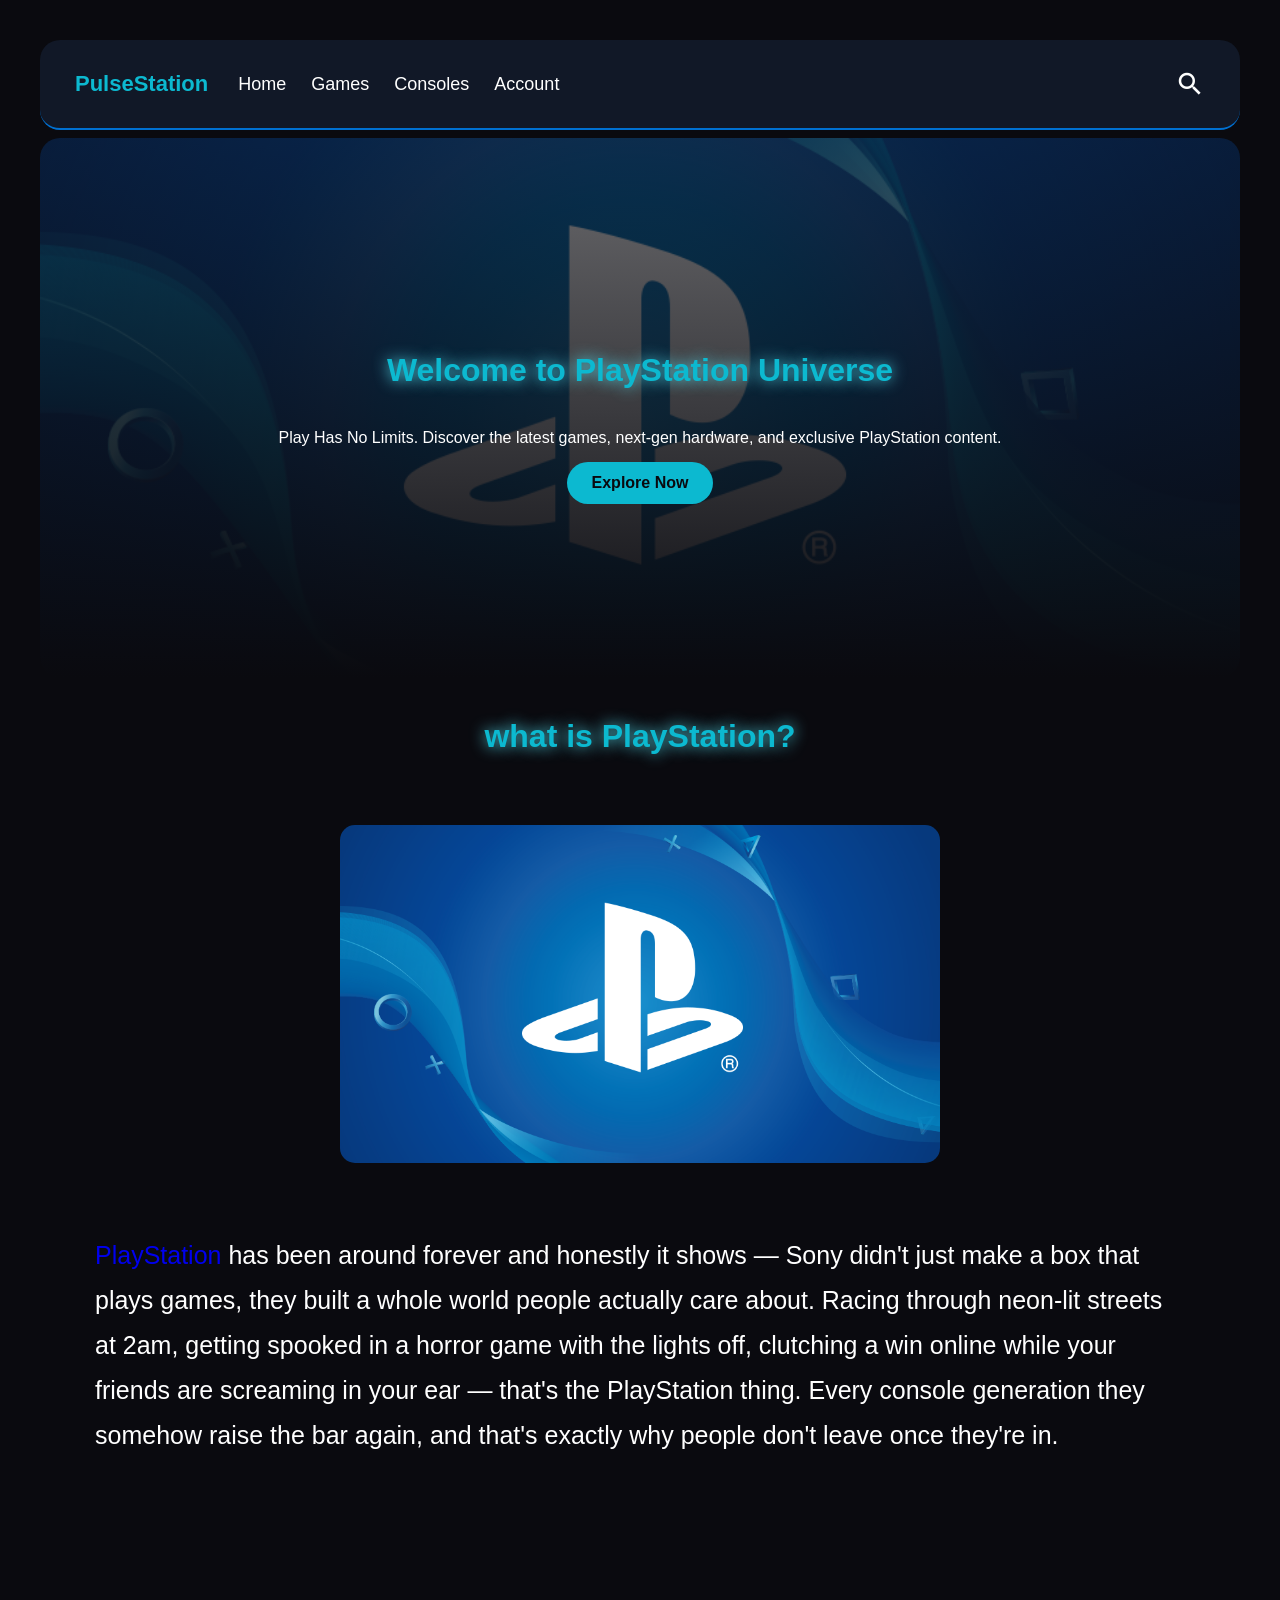
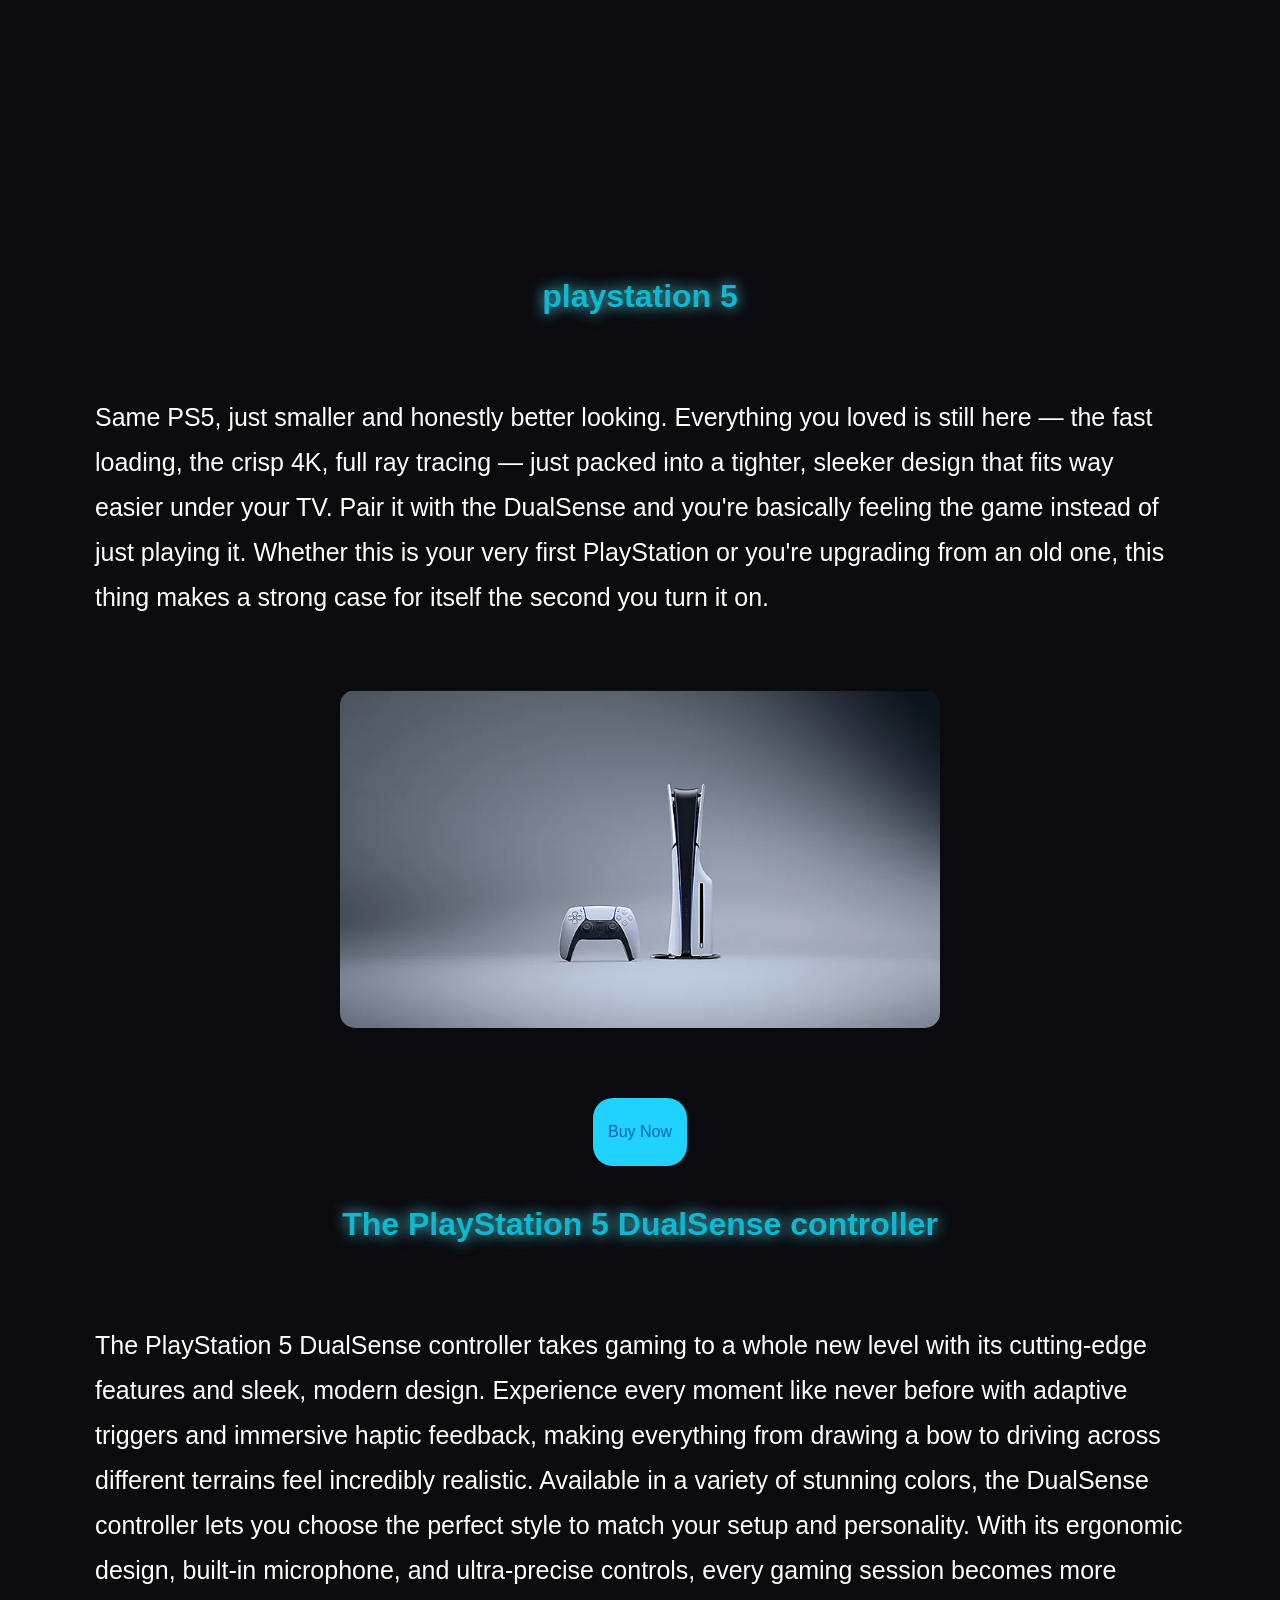
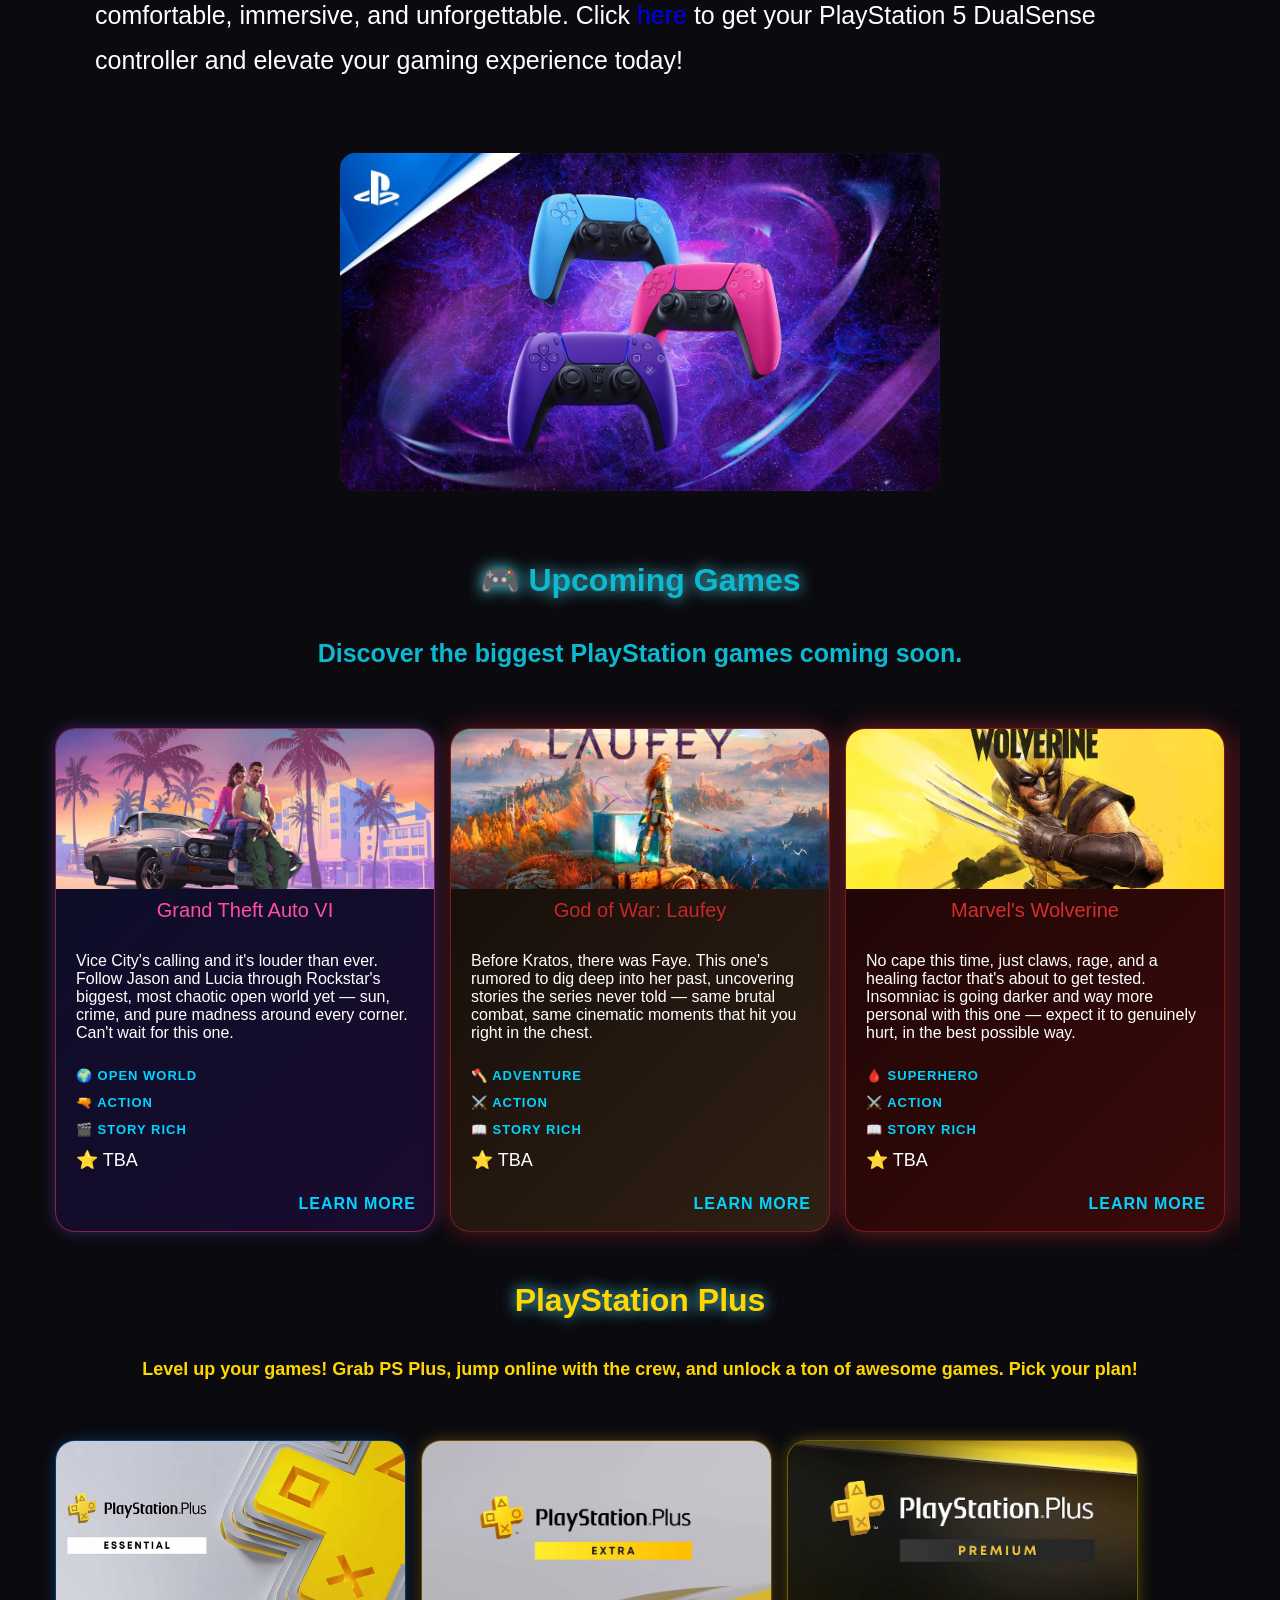
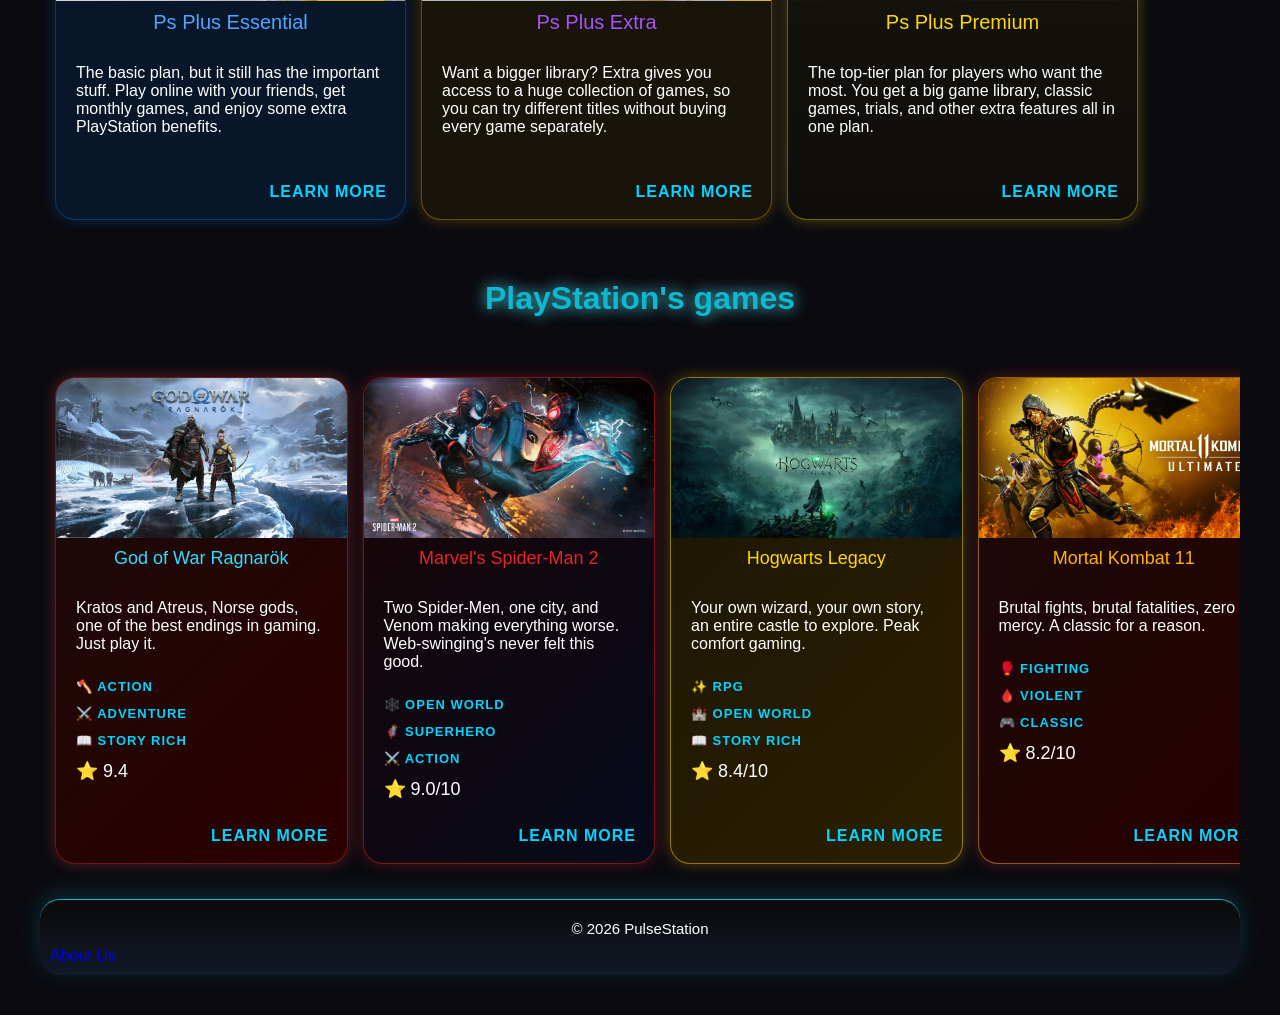
==== commit c801c494: "Add files via upload" ====
--- a/index.html
+++ b/index.html
@@ -166,7 +166,7 @@
             <span class="genre">🌍 Open World</span>
             <span class="genre">🔫 Action</span>
             <span class="genre">🎬 Story Rich</span>
-            <span class="score">⭐ ?.10</span>
+            <span class="score">⭐ TBA</span>
             <a class="learn-more" href="./gta6.html">Learn More</a>
           </div>
         </div>
@@ -181,7 +181,7 @@
             <span class="genre">🪓 Adventure</span>
             <span class="genre">⚔️ Action</span>
             <span class="genre">📖 Story Rich</span>
-            <span class="score">⭐ ?.10</span>
+            <span class="score">⭐ TBA</span>
             <span class="learn-more">Learn More</span>
           </div>
         </div>
@@ -196,7 +196,7 @@
             <span class="genre">🩸 Superhero</span>
             <span class="genre">⚔️ Action</span>
             <span class="genre">📖 Story Rich</span>
-            <span class="score">⭐ ?.10</span>
+            <span class="score">⭐ TBA</span>
             <span class="learn-more">Learn More</span>
           </div>
         </div>
@@ -211,7 +211,7 @@
             <span class="genre">😱 Horror</span>
             <span class="genre">🧠 Psychological</span>
             <span class="genre">📖 Story Rich</span>
-            <span class="score">⭐ ?.10</span>
+            <span class="score">⭐ TBA</span>
             <span class="learn-more">Learn More</span>
           </div>
         </div>
@@ -226,7 +226,7 @@
             <span class="genre">⚔️ Action RPG</span>
             <span class="genre">🥷 Hack & Slash</span>
             <span class="genre">🌑 Dark Fantasy</span>
-            <span class="score">⭐ ?.10</span>
+            <span class="score">⭐ TBA</span>
             <span class="learn-more">Learn More</span>
           </div>
         </div>
--- a/style.css
+++ b/style.css
@@ -493,6 +493,14 @@
   overflow-x: auto;
   scroll-snap-type: x mandatory;
 }
+.games-div-html{
+    width: 100%;
+
+ padding: 40px 30px;
+  
+  
+  
+}
 .card-img {
   width: 100%;
   height: 160px;
@@ -537,7 +545,17 @@
   
 }
 
-
+.card-iframe-games-html{
+    position: absolute;
+  top: 0;
+  left: 0;
+  opacity: 0;
+  pointer-events: none;
+  width: 100%;
+  height: 200px;  
+  border: none;
+  transition: opacity 0.4s ease; 
+}
 
 [class^="image-container"]{
   position: relative;
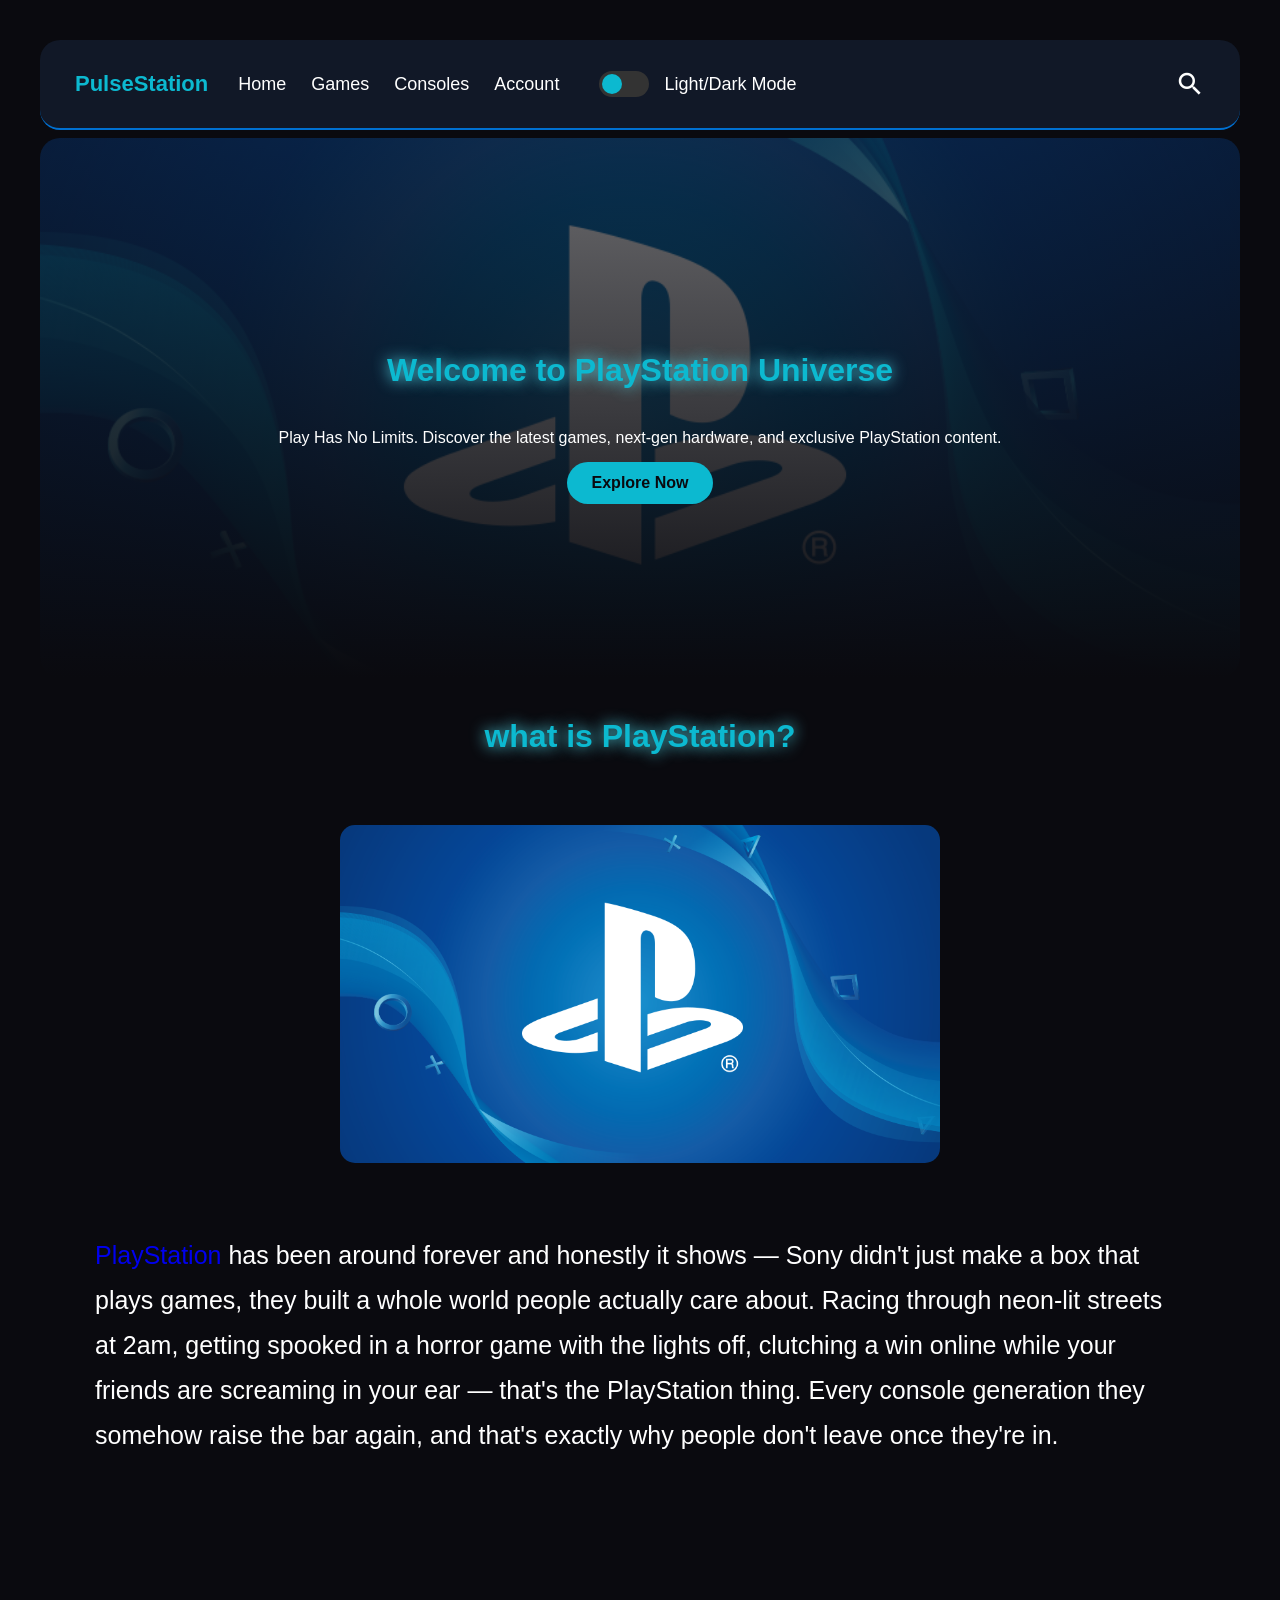
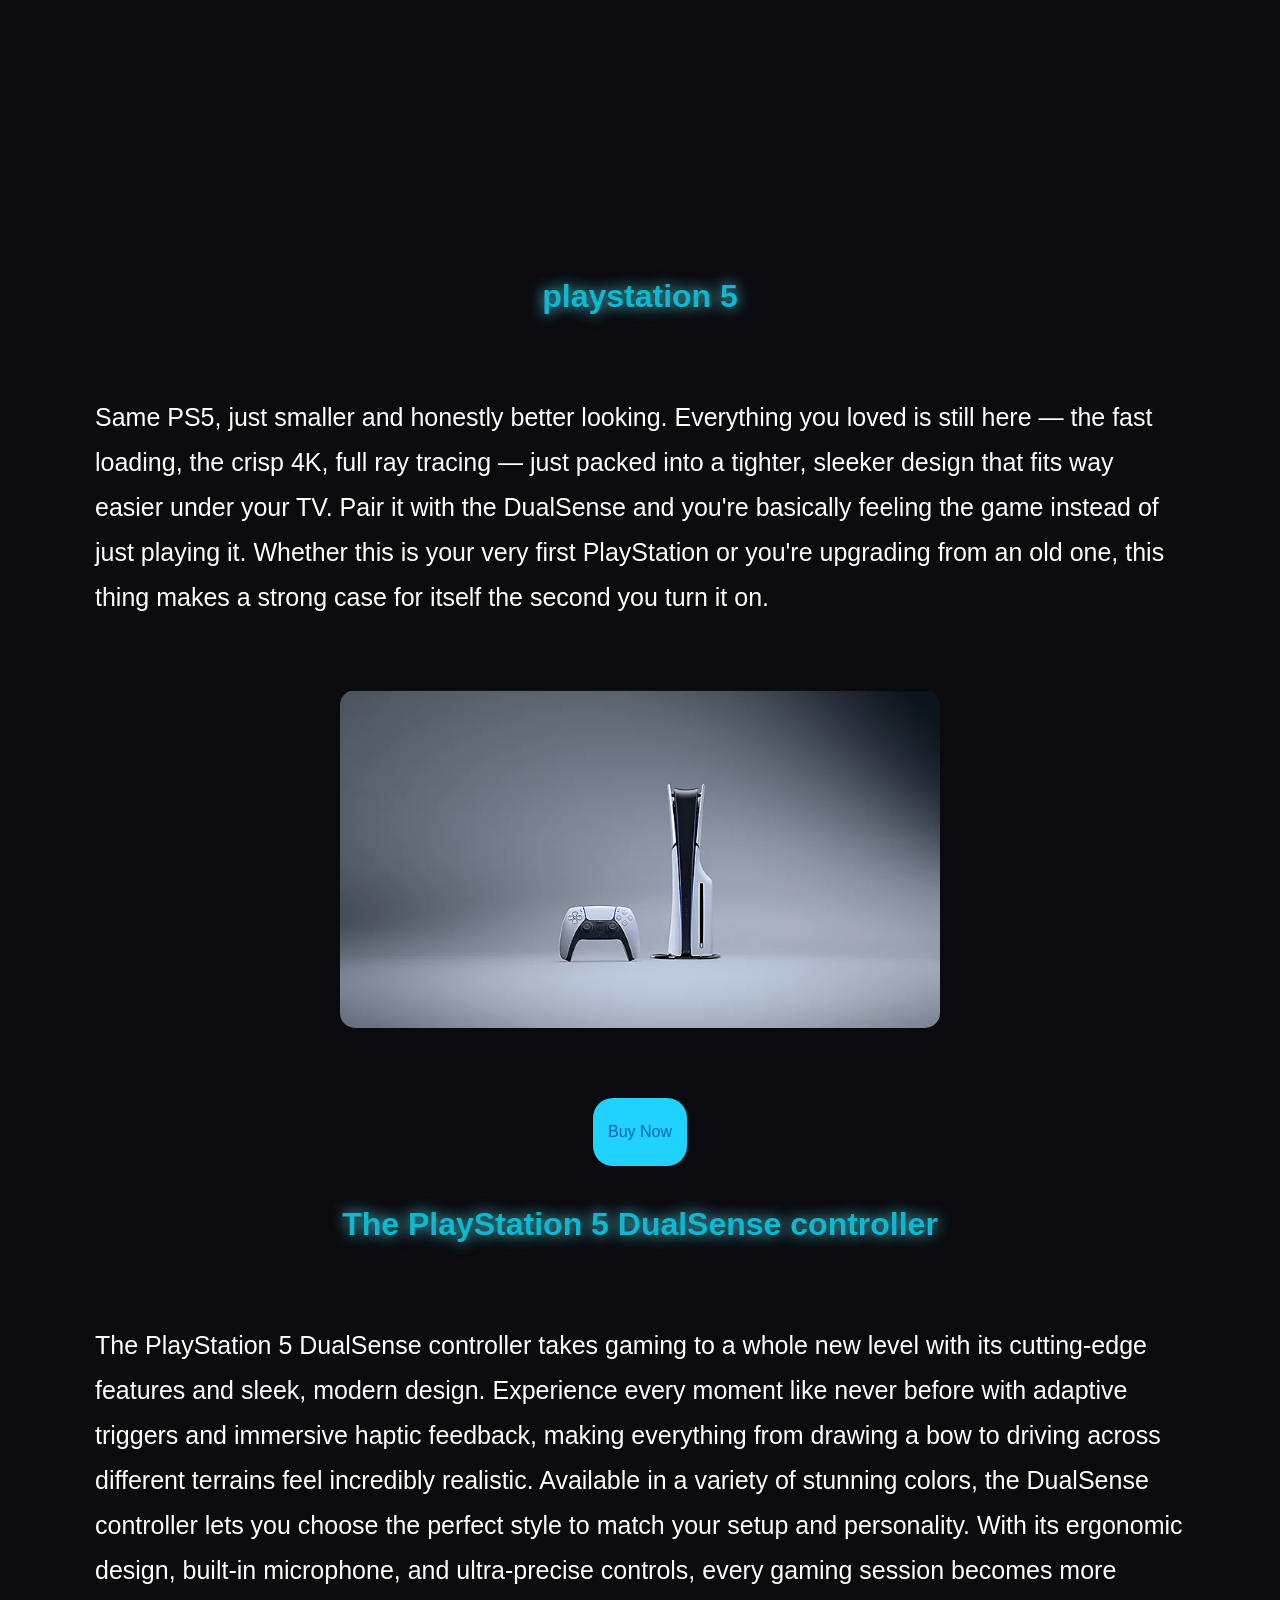
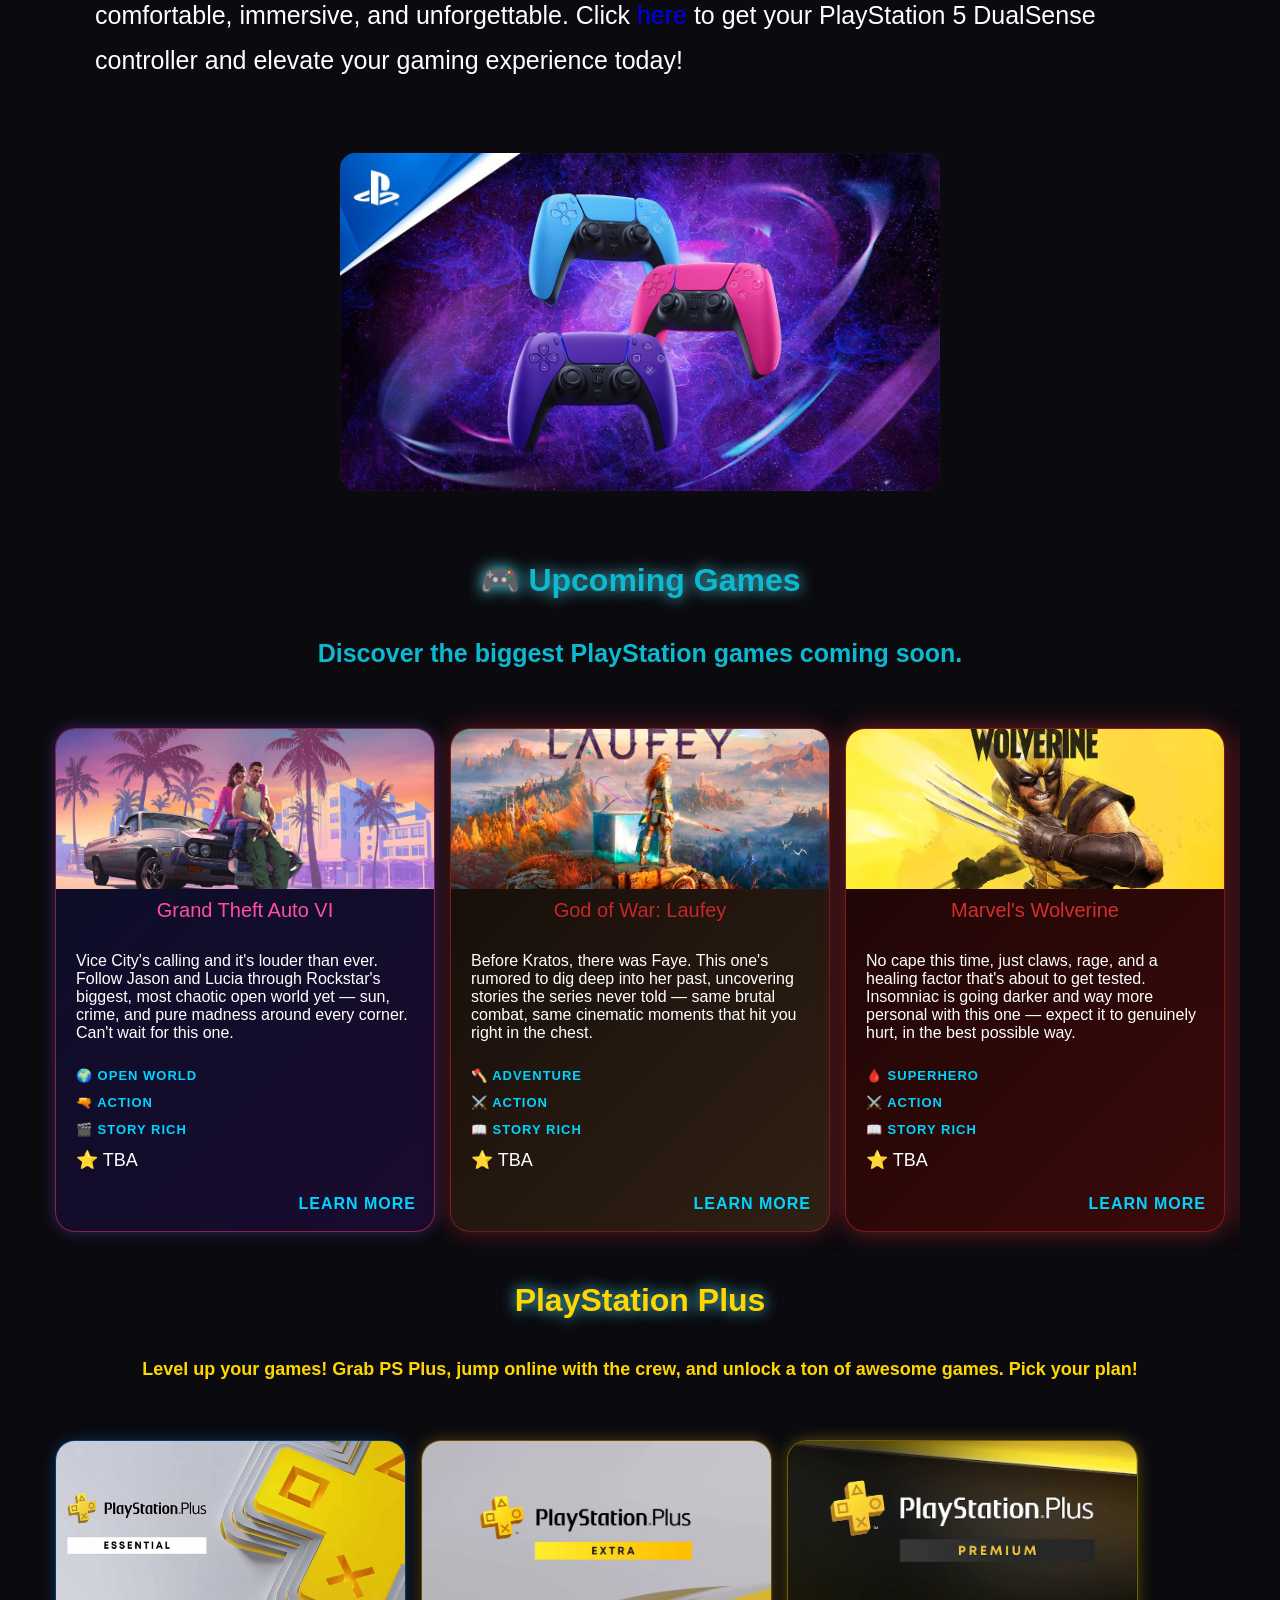
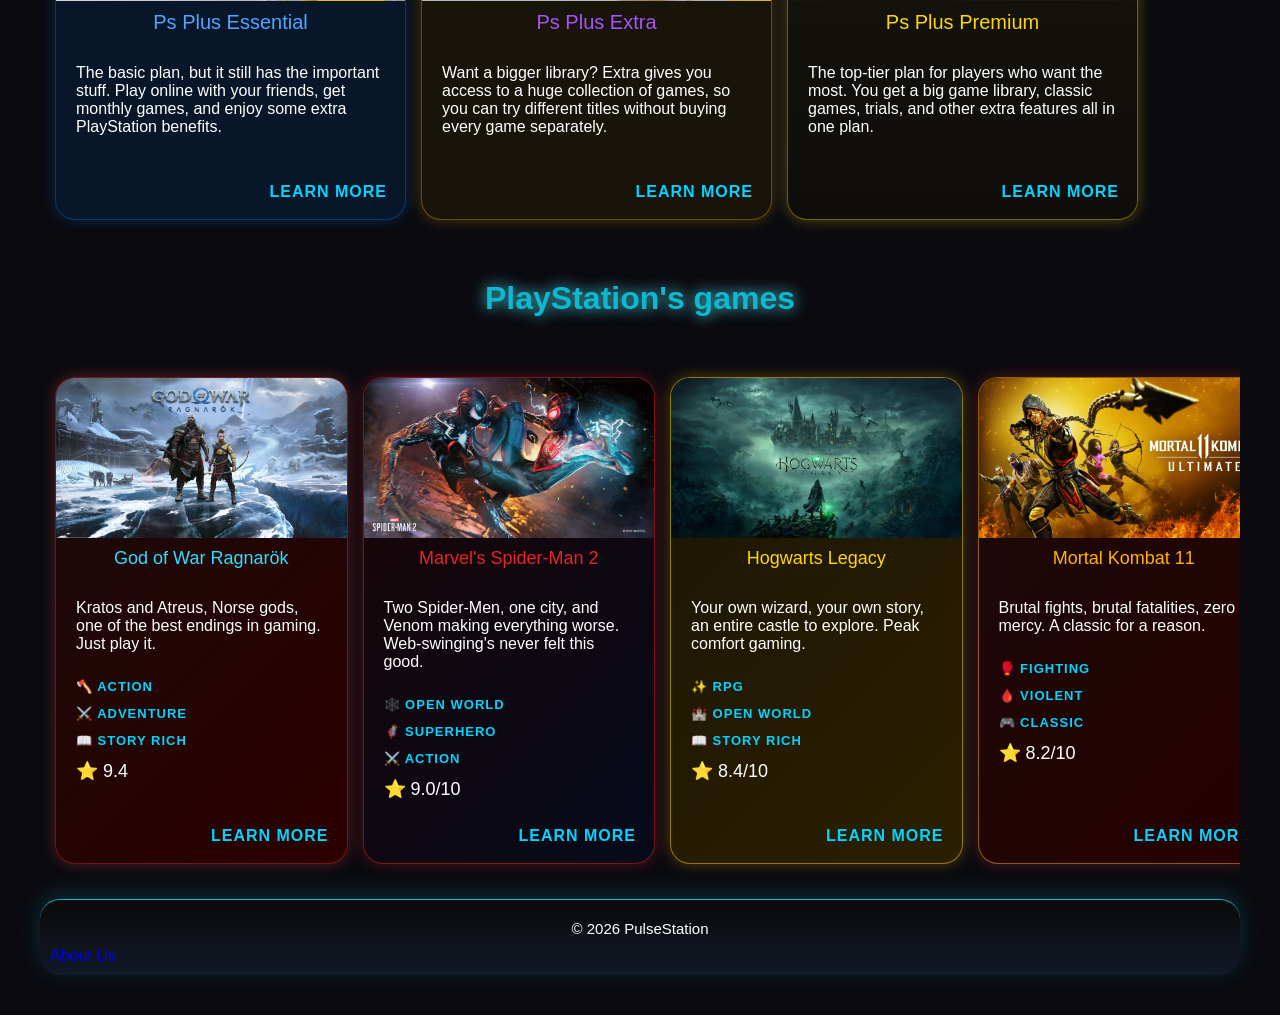
==== commit fb4f899b: "Add files via upload" ====
--- a/index.html
+++ b/index.html
@@ -48,7 +48,10 @@
     <summary>
       <span class="material-icons">settings</span>
       Settings
-    </summary>
+    </summary><div class="theme-switch-div">
+        <button id="theme-toggle" class="theme-switch">
+  <span class="switch-knob"></span>
+        </button><span class="light-dark-span">Light/Dark Mode</span></div>
 </details>
     <div class="login-signup-div">
       <a href="./signup.html">Sign Up</a>
@@ -77,7 +80,10 @@
         <a href="./console.html">Consoles</a>
         <a href="./login-and-sign-up.html">Account</a>
       </nav>
-
+<div class="theme-switch-div-desktop">
+        <button id="theme-toggle-desktop" class="theme-switch">
+  <span class="switch-knob"></span>
+        </button><span class="light-dark-span">Light/Dark Mode</span></div>
     </div>
 
     <a class="search-a"
--- a/style.css
+++ b/style.css
@@ -6,7 +6,67 @@
 html {
   scroll-behavior: smooth;
 }
-
+body.light-mode{
+  background-color: #f5f5f7;
+  color: #111111;
+}
+
+body.light-mode header{
+  background: rgba(255,255,255,0.8);
+}
+
+body.light-mode .menu{
+  background: linear-gradient(180deg, #ffffff 0%, #e0e0e0 100%);
+}
+
+body.light-mode .nav-a,
+body.light-mode summary {
+  color: #111111;
+}
+body.light-mode .footer-span{
+    color:#111111;
+}
+body.light-mode .playstation-p{
+  color: #333333;
+}
+
+body.light-mode .hero-section{
+  background: linear-gradient(rgba(255, 255, 255, 0.3), #f5f5f7), var(--hero-bg) center/cover no-repeat;
+}
+
+body.light-mode footer{
+  background: rgba(255,255,255,0.8);
+}
+
+body.light-mode th,
+body.light-mode td{
+  color: #111111;
+}
+body.light-mode header .material-icons {
+    color: #111111;
+}
+body.light-mode .fact-label{
+    color:#111111;
+}
+body.light-mode .image-container-gow {
+  background: #f5f5f7 !important;
+  box-shadow: none !important;
+}
+body.light-mode [class^="image-container"]{
+    box-shadow:none;
+}
+body.light-mode li{
+    color:#111111;
+}
+body.light-mode .desktop-nav a{
+    color: #111111;
+}
+body.light-mode .hero-content p{
+  color: #111111;
+}
+body.light-mode .login-signup-div{
+  border-top: 1px solid rgba(0,0,0,0.1);
+}
 body {
   margin: 0;
   padding: 0;
@@ -53,6 +113,9 @@
 
 .desktop-nav{
   display: none;
+}
+.theme-switch-div-desktop{
+    display: none;
 }
 a{
   text-decoration: none;
@@ -210,9 +273,19 @@
   color: #ffffff;
   list-style: none;
   cursor: pointer;
-  padding: 25px 15px;
+  padding:  15px;
   font-size: 20px;
   white-space: nowrap;
+      font-family: "Poppins", sans-serif;
+    font-weight: 700;
+}
+ .light-dark-span{
+    color:#ffffff;
+    padding: 15px;
+     font-size: 18px;
+}
+body.light-mode .light-dark-span{
+    color: #000000;
 }
 .login-signup-div{
     display: flex;
@@ -493,14 +566,8 @@
   overflow-x: auto;
   scroll-snap-type: x mandatory;
 }
-.games-div-html{
-    width: 100%;
-
- padding: 40px 30px;
-  
-  
-  
-}
+
+
 .card-img {
   width: 100%;
   height: 160px;
@@ -1313,13 +1380,13 @@
 }
 
 .buy-play-div:hover {
-  transform: scale(1.01);
+  transform: scale(1.2);
   transition: transform 0.5s ease
 }
 
 .buy-play-div:active {
   transition: transform 0.15s ease;
-  transform: scale(1.1);
+  transform: scale(0.5);
 }
 
 .buy-play {
@@ -1405,6 +1472,13 @@
 .desktop-nav a:hover{
   color: #0cb9d0;
 }
+    
+.theme-switch-div-desktop{
+      display: flex;  
+    align-items:center;
+    padding: 10px;
+    
+    }
   .playstation-p {
     font-size: 25px;
   }
@@ -1610,7 +1684,7 @@
 background: rgba(255,255,255,0.06);
 color:white;
 
-border-radius:10px;
+border-radius:20px;
 
 
     transition: 0.5s ease;
@@ -1898,4 +1972,51 @@
 }
 .pre-order-gta6:active{
     transform: scale(0.97);
-}+}
+.theme-switch{
+  width: 50px;
+  height: 26px;
+  border-radius: 20px;
+  background: #333;
+  border: none;
+  position: relative;
+  cursor: pointer;
+  transition: 0.3s;
+}
+.switch-knob{
+  position: absolute;
+  top: 3px;
+  left: 3px;
+  width: 20px;
+  height: 20px;
+  border-radius: 50%;
+  background: #0cb9d0;
+  transition: 0.3s;
+}
+body.light-mode .theme-switch{
+  background: #0cb9d0;
+}
+body.light-mode .switch-knob{
+  left: 27px;
+  background: #fff;
+}
+
+.theme-switch-div{
+    display: flex;
+    align-items:center;
+    justify-content: left;
+    padding: 15px;
+}
+
+
+
+
+
+
+
+
+
+
+
+
+
